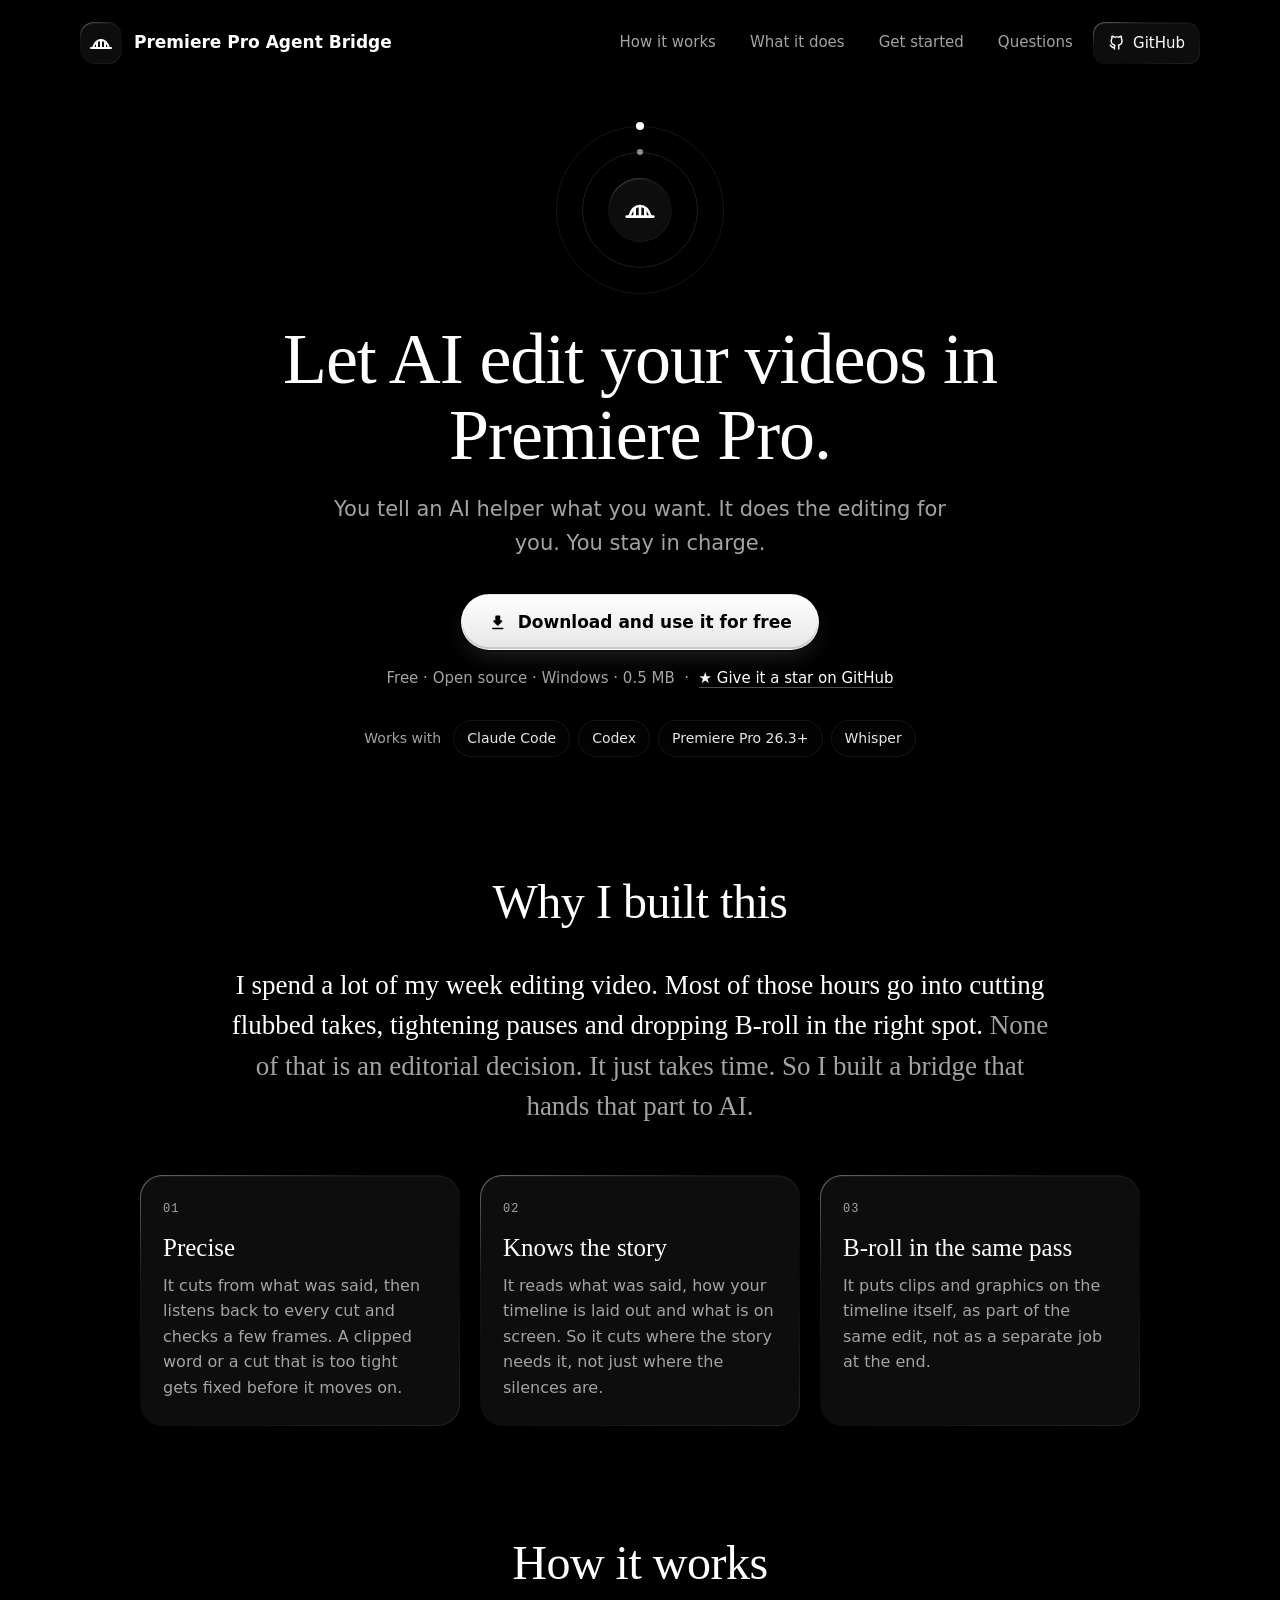
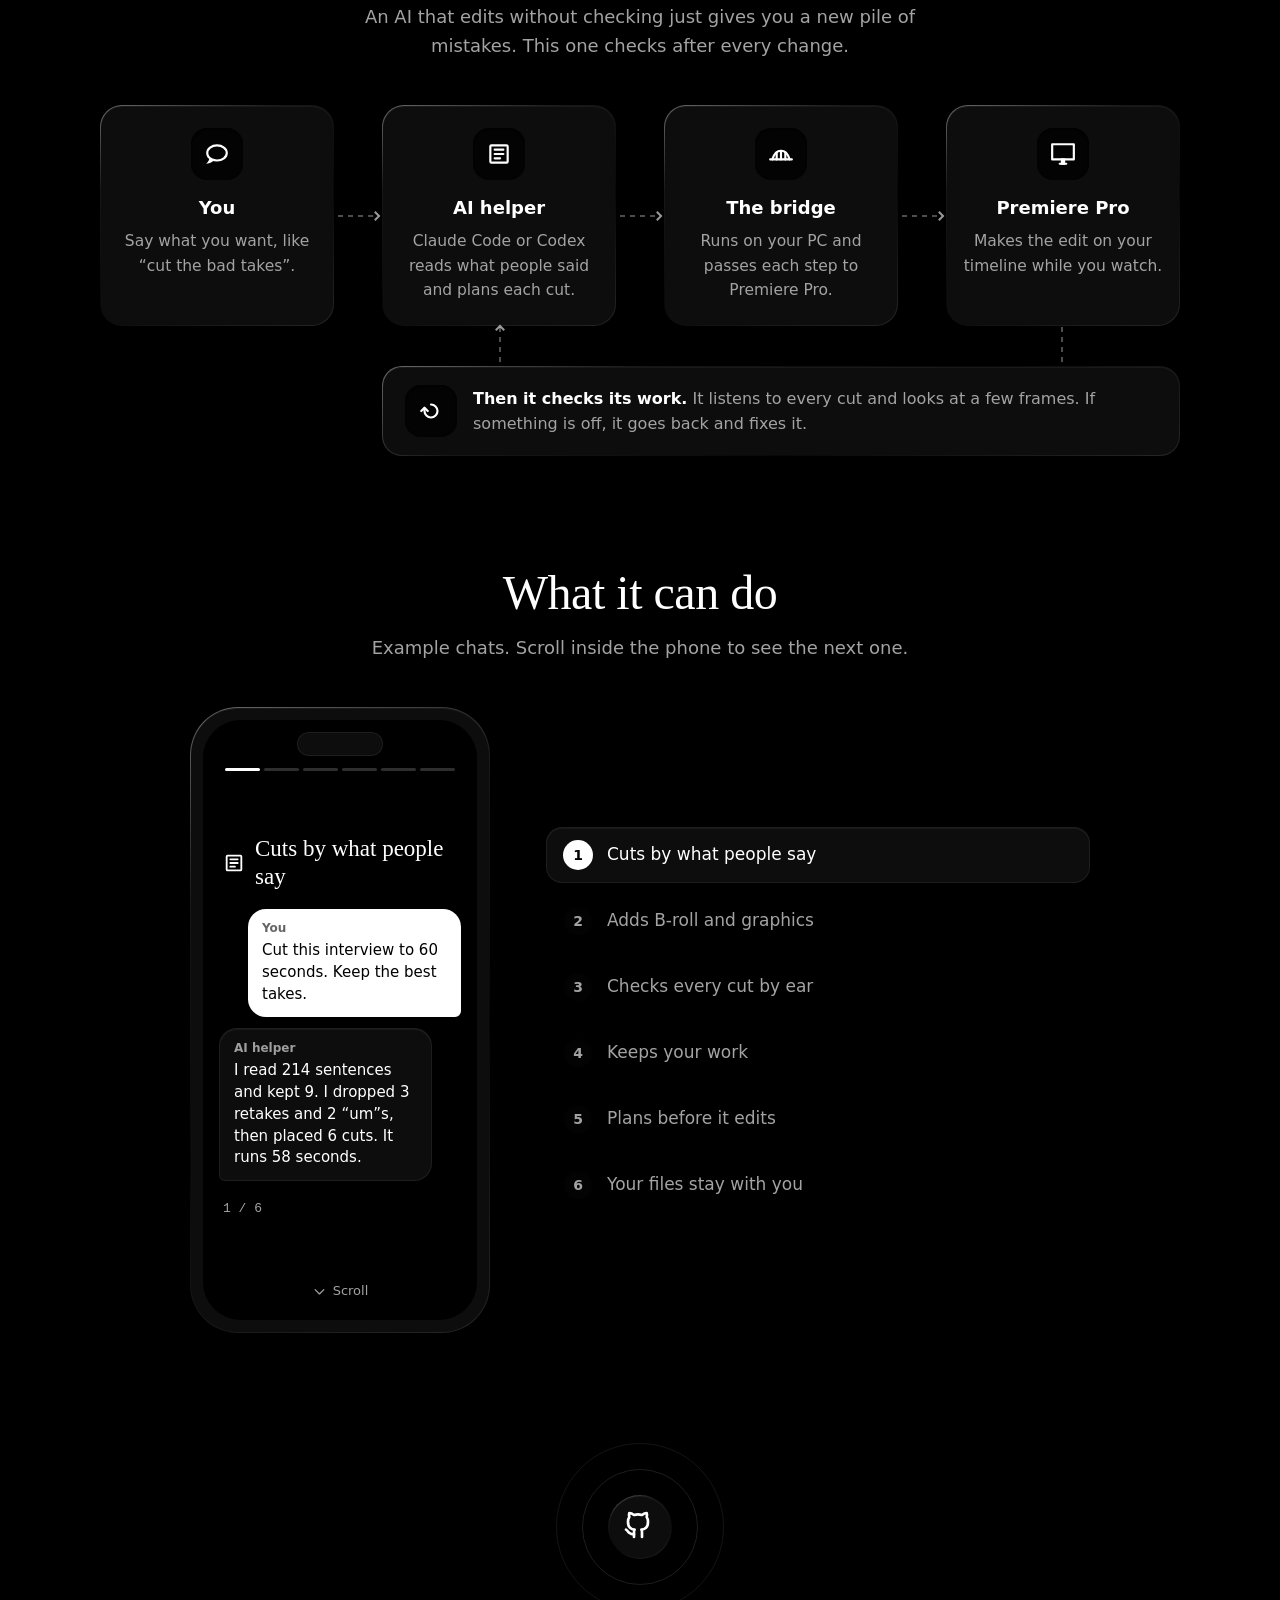
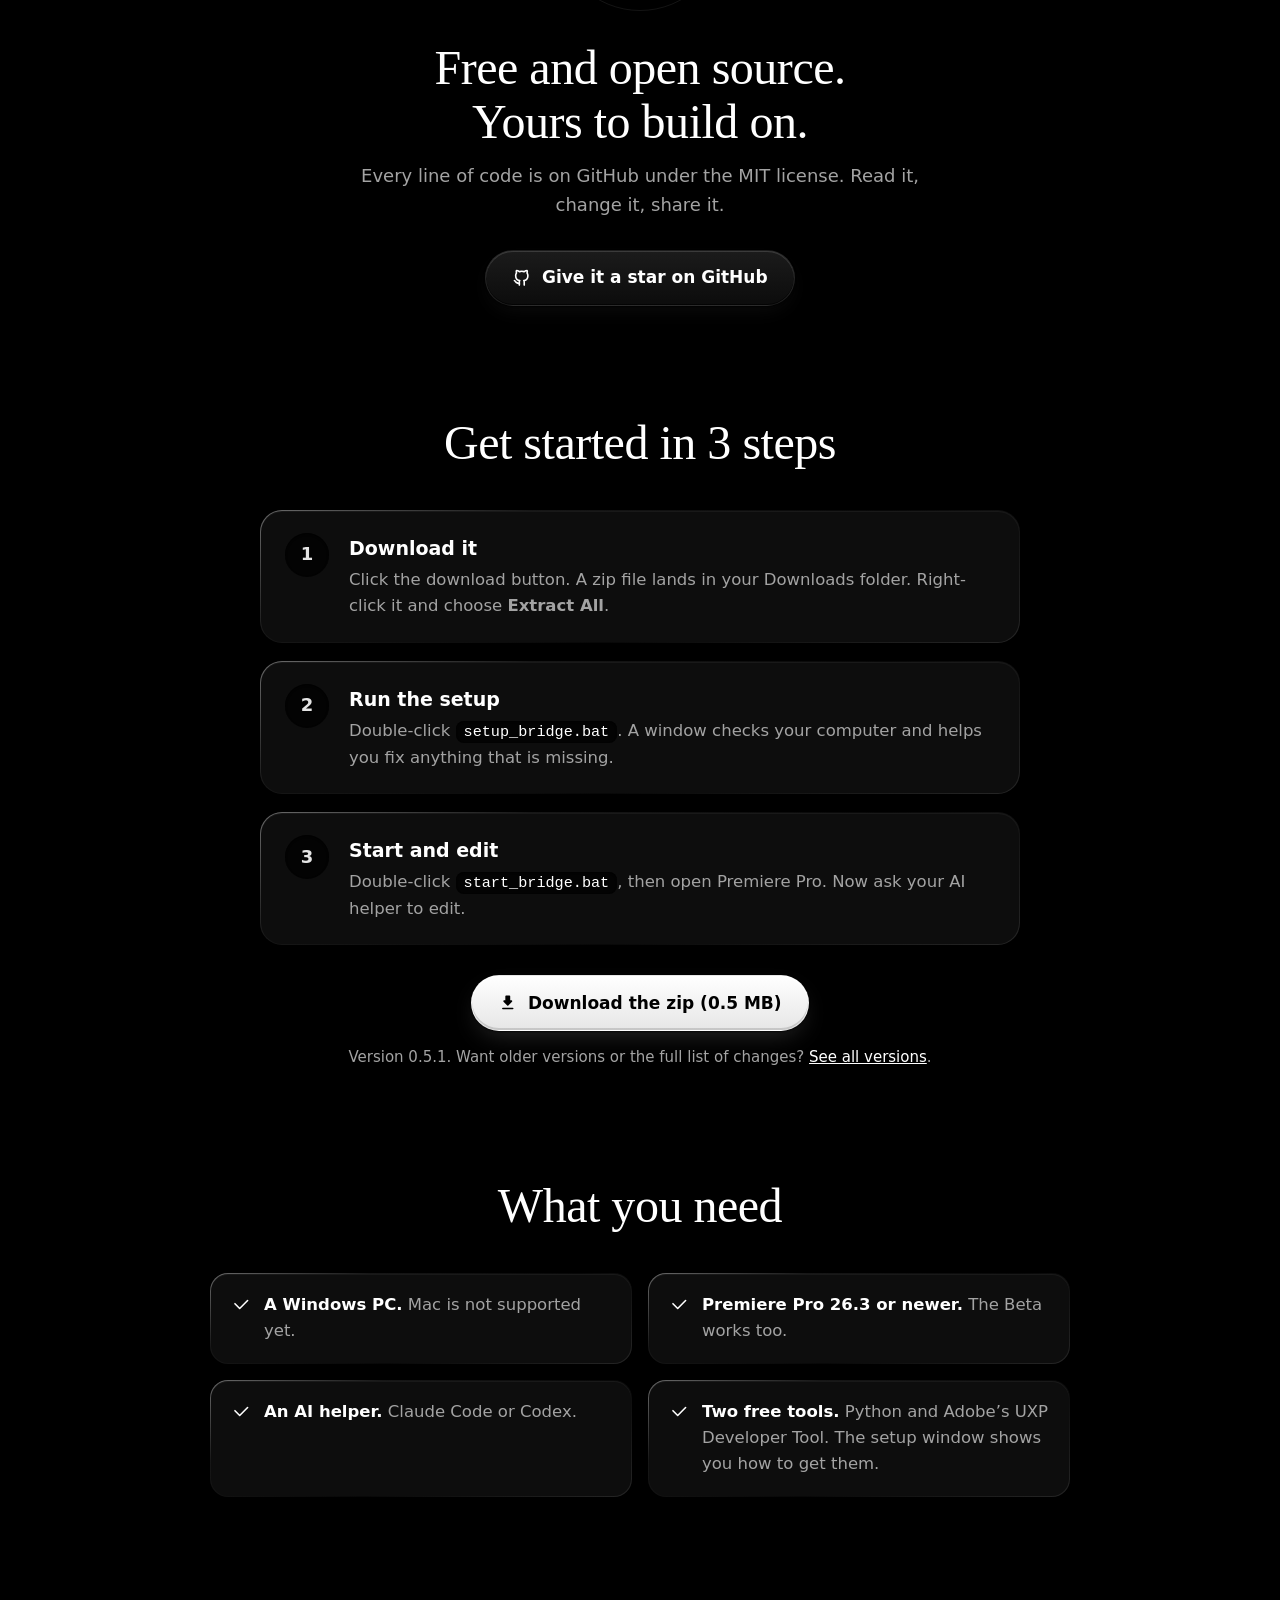
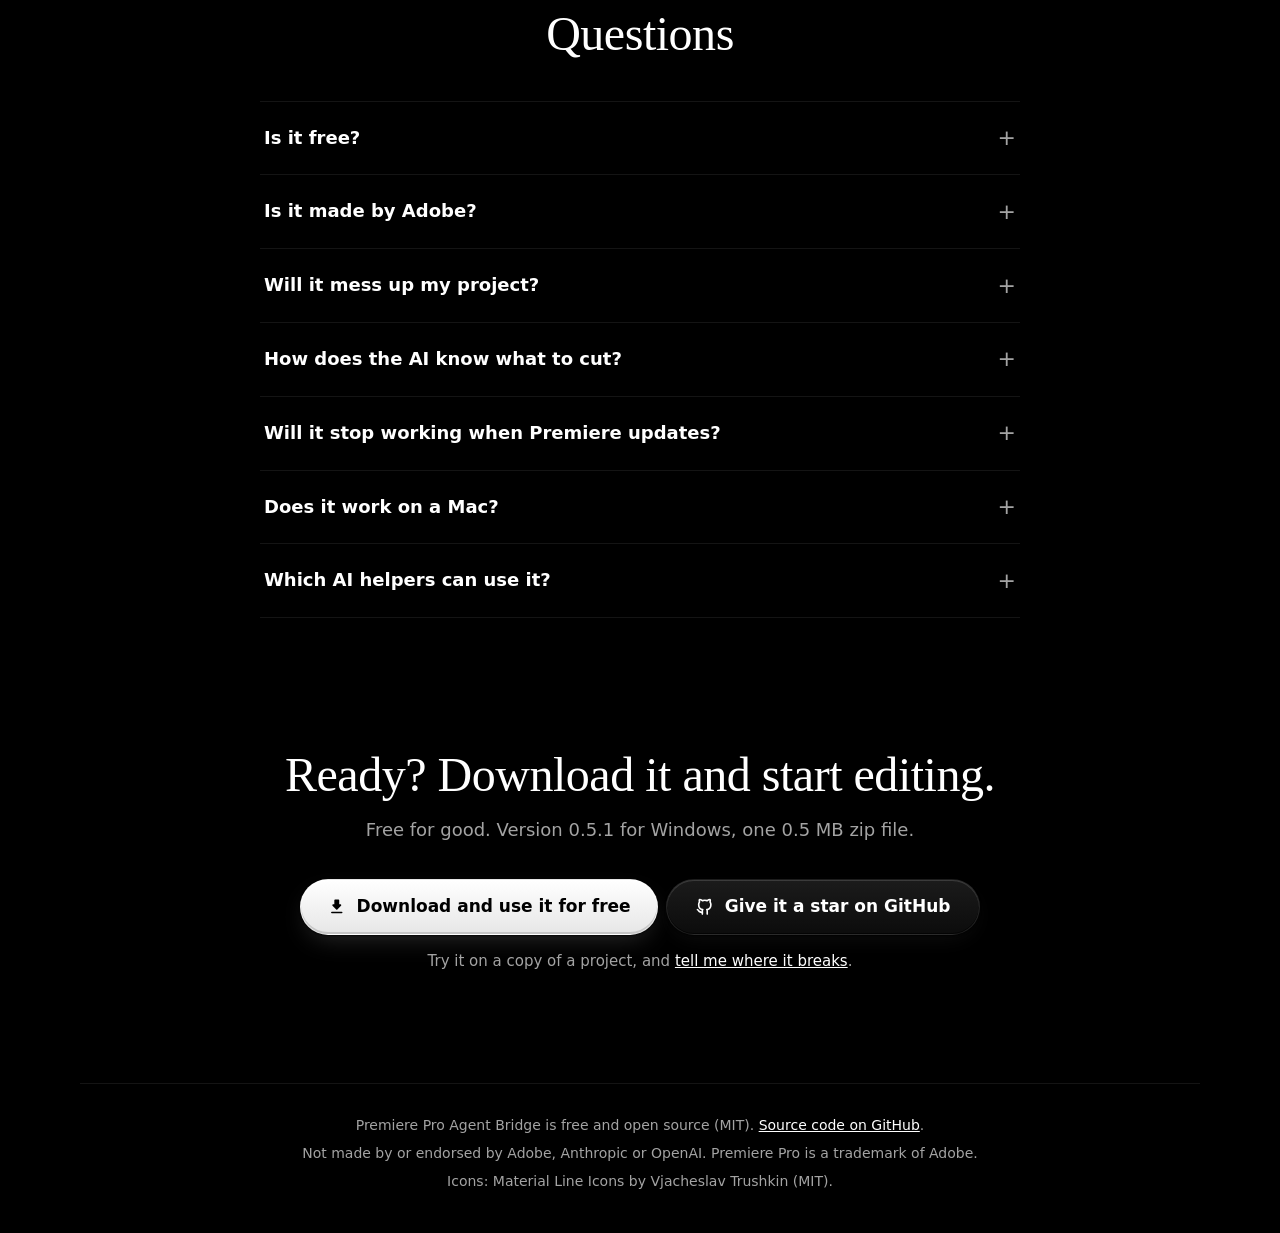
==== docs/index.html @ 9b3844ab "Landing page: new link-preview image The preview shows what the tool does (the headline and an examp" ====
<!doctype html>
<html lang="en">
<head>
<meta charset="utf-8">
<meta name="viewport" content="width=device-width, initial-scale=1">
<title>Premiere Pro Agent Bridge: let AI edit your videos in Premiere Pro</title>
<meta name="description" content="A free, open-source tool that lets an AI helper like Claude Code or Codex edit your videos in Adobe Premiere Pro. It cuts by what people say, adds B-roll, and checks every cut. For Windows.">
<link rel="canonical" href="https://zeussheen.github.io/ppro-agent-bridge/">
<meta name="color-scheme" content="dark">
<meta name="theme-color" content="#000000">
<meta name="google-site-verification" content="KbTk2aY6AsoDSUZLnQb9U4_D2hhTkhuV-vbnmOCa-sc" />
<meta property="og:type" content="website">
<meta property="og:title" content="Premiere Pro Agent Bridge: let AI edit your videos in Premiere Pro">
<meta property="og:description" content="Free and open source. You tell an AI helper what you want, and it edits your video in Premiere Pro for you.">
<meta property="og:url" content="https://zeussheen.github.io/ppro-agent-bridge/">
<meta property="og:image" content="https://zeussheen.github.io/ppro-agent-bridge/og-image.png?v=0.5.1">
<meta property="og:image:width" content="1200">
<meta property="og:image:height" content="630">
<meta name="twitter:card" content="summary_large_image">
<link rel="icon" type="image/svg+xml" href="data:image/svg+xml,%3Csvg xmlns='http://www.w3.org/2000/svg' viewBox='0 0 32 32'%3E%3Crect width='32' height='32' rx='8' fill='%23000000'/%3E%3Cg transform='translate(4 3)' fill='none' stroke='%23FFFFFF' stroke-width='2.4' stroke-linecap='round' stroke-linejoin='round'%3E%3Cpath d='M2 17h20'/%3E%3Cpath d='M4 17c1.5-5 4.5-8 8-8s6.5 3 8 8'/%3E%3Cpath d='M8 17v-6.3M12 17V9M16 17v-6.3'/%3E%3C/g%3E%3C/svg%3E">
<script type="application/ld+json">
{
  "@context": "https://schema.org",
  "@type": "SoftwareApplication",
  "name": "Premiere Pro Agent Bridge",
  "description": "A free, open-source tool that lets an AI helper like Claude Code or Codex edit videos in Adobe Premiere Pro.",
  "applicationCategory": "MultimediaApplication",
  "operatingSystem": "Windows",
  "softwareVersion": "0.5.1",
  "license": "https://opensource.org/licenses/MIT",
  "url": "https://zeussheen.github.io/ppro-agent-bridge/",
  "downloadUrl": "https://github.com/ZeusSheen/ppro-agent-bridge/releases/download/v0.5.1/ppro-agent-bridge-v0.5.1.zip",
  "codeRepository": "https://github.com/ZeusSheen/ppro-agent-bridge",
  "offers": { "@type": "Offer", "price": "0", "priceCurrency": "USD" }
}
</script>
<style>
:root {
  color-scheme: dark;
  --font: "Segoe UI Variable Text", "Segoe UI", system-ui, -apple-system, "Helvetica Neue", Arial, sans-serif;
  --serif: "Iowan Old Style", "Palatino Linotype", Palatino, "Book Antiqua", Georgia, serif;
  --mono: "Cascadia Mono", Consolas, ui-monospace, monospace;
  --ease: cubic-bezier(0.23, 1, 0.32, 1);
  --page: #000000;
  --el: #0d0d0d;
  --well: #030303;
  --sh-d: rgba(0, 0, 0, 0.95);
  --sh-l: rgba(255, 255, 255, 0.055);
  --hairline: rgba(255, 255, 255, 0.08);
  --edge: rgba(255, 255, 255, 0.07);
  --text: #ffffff;
  --muted: #a3a3a3;
  --accent: #ffffff;
  --accent-btn: #ffffff;
  --accent-hover: #e4e4e4;
  --accent-text: #e5e5e5;
  --ok: #ffffff;
  /* on pure black the light half of a soft shadow turns into a grey smear around every card, so surfaces
     get only a hairline of light along the top edge (raised) or a tight dark inner shadow (sunken) */
  --raise: inset 0 1px 0 rgba(255, 255, 255, 0.05);
  --raise-sm: inset 0 1px 0 rgba(255, 255, 255, 0.05);
  --inset: inset 0 1px 3px rgba(0, 0, 0, 0.9);
  --inset-sm: inset 0 1px 2px rgba(0, 0, 0, 0.9);
}
*, *::before, *::after { box-sizing: border-box; }
html { background: var(--page); scroll-behavior: smooth; }
body {
  margin: 0; font-family: var(--font); font-size: 18px; line-height: 1.6;
  color: var(--text); background: var(--page); -webkit-font-smoothing: antialiased; overflow-x: hidden;
}
h1, h2, h3, p, ol, ul, figure { margin: 0; }
a { color: inherit; }
:focus { outline: none; }
:focus-visible { outline: 2px solid var(--accent-text); outline-offset: 3px; border-radius: 12px; }
.ic { display: inline-flex; width: 1.15em; height: 1.15em; flex: none; }
.ic svg { width: 100%; height: 100%; display: block; }

.wrap { position: relative; z-index: 1; width: min(1120px, calc(100% - 32px)); margin: 0 auto; }

/* top bar */
.top { display: flex; align-items: center; justify-content: space-between; gap: 16px; padding: 22px 0; }
.brand { display: flex; align-items: center; gap: 12px; text-decoration: none; font-weight: 650; font-size: 17px; }
.mark {
  display: grid; place-items: center; width: 42px; height: 42px; border-radius: 14px;
  background: var(--el); box-shadow: var(--raise-sm); border: 1px solid var(--edge); color: var(--accent);
}
.mark svg { width: 24px; height: 24px; }
.links { display: flex; gap: 6px; flex-wrap: wrap; justify-content: flex-end; }
.links a {
  text-decoration: none; color: var(--muted); font-size: 15px; padding: 8px 14px; border-radius: 12px;
  transition: color 160ms var(--ease);
}
.links a.gh { display: inline-flex; align-items: center; gap: 8px; color: var(--text); background: var(--el); box-shadow: var(--raise-sm); border: 1px solid var(--edge); }

/* buttons: four light layers - top light and bottom shade inside, a tight contact shadow and a faint glow outside */
.btn {
  display: inline-flex; align-items: center; justify-content: center; gap: 10px; min-height: 56px; padding: 10px 26px;
  border-radius: 28px; font-weight: 650; font-size: 17px; text-decoration: none; color: var(--text);
  border: 1px solid var(--edge); background-color: var(--el);
  background-image: linear-gradient(180deg, #1b1b1b, #0c0c0c);
  box-shadow: inset 0 1px 0 rgba(255, 255, 255, 0.14), inset 0 -1px 0 rgba(0, 0, 0, 0.7),
    0 1px 2px rgba(0, 0, 0, 0.9), 0 8px 22px -6px rgba(255, 255, 255, 0.06);
  transition: transform 160ms var(--ease), box-shadow 160ms var(--ease), border-color 160ms var(--ease);
}
.btn:active {
  transform: scale(0.97);
  box-shadow: inset 0 2px 5px rgba(0, 0, 0, 0.75), inset 0 -1px 0 rgba(255, 255, 255, 0.06), 0 0 0 rgba(0, 0, 0, 0);
}
.btn.primary {
  color: #000; border-color: transparent; background-color: var(--accent-btn);
  background-image: linear-gradient(180deg, #ffffff, #e6e6e6);
  box-shadow: inset 0 1px 0 #ffffff, inset 0 -2px 0 rgba(0, 0, 0, 0.14),
    0 1px 2px rgba(0, 0, 0, 0.8), 0 10px 26px -8px rgba(255, 255, 255, 0.18);
}
.btn.primary:active {
  background-image: linear-gradient(180deg, #e2e2e2, #f2f2f2);
  box-shadow: inset 0 2px 5px rgba(0, 0, 0, 0.22), 0 0 0 rgba(0, 0, 0, 0);
}
@media (hover: hover) and (pointer: fine) {
  .links a:hover { color: var(--text); }
  .btn.primary:hover { background-image: linear-gradient(180deg, #ffffff, #dedede); }
  .btn:not(.primary):hover { border-color: rgba(255, 255, 255, 0.16); background-image: linear-gradient(180deg, #212121, #101010); }
}
/* a button group: the pressed button grows and its corners tighten */
.cta { display: flex; gap: 8px; justify-content: center; max-width: 680px; margin: 34px auto 0; }
.cta .btn {
  flex: 1; white-space: nowrap;
  transition: flex-grow 350ms var(--ease), border-radius 350ms var(--ease), box-shadow 160ms var(--ease), border-color 160ms var(--ease);
}
.cta .btn:active { flex-grow: 1.5; border-radius: 12px; transform: none; }

/* floating stars: a few spans drift up from a GitHub star button or link, each with its own x, tilt and duration */
.gh-star { position: relative; }
.float-note {
  position: absolute; left: 50%; top: 50%; margin: -0.5em 0 0 -0.5em; pointer-events: none;
  color: var(--text); font-size: var(--s, 16px); line-height: 1;
  animation: float var(--d, 1.2s) var(--ease) forwards;
}
@keyframes float {
  0% { opacity: 0; transform: translate(0, 0) rotate(0deg); }
  15% { opacity: 1; }
  100% { opacity: 0; transform: translate(var(--x), -150px) rotate(var(--r)); }
}

/* the living mark: the bridge in the middle of quiet rings, two small dots going round */
.orbit { position: relative; width: 168px; height: 168px; margin: 0 auto; }
.ring { position: absolute; border-radius: 50%; border: 1px solid rgba(255, 255, 255, 0.08); }
.ring.r1 { inset: 0; }
.ring.r2 { inset: 26px; border-color: rgba(255, 255, 255, 0.11); }
.spin { position: absolute; border-radius: 50%; animation: orbit 22s linear infinite; }
.spin.s1 { inset: 0; }
.spin.s2 { inset: 26px; animation-duration: 14s; animation-direction: reverse; }
.sat { position: absolute; top: -4px; left: 50%; width: 8px; height: 8px; margin-left: -4px; border-radius: 50%; background: #fff; }
.s2 .sat { top: -3px; width: 6px; height: 6px; margin-left: -3px; background: rgba(255, 255, 255, 0.55); }
.core {
  position: absolute; inset: 52px; display: grid; place-items: center; border-radius: 50%; color: #fff;
  background: var(--el); border: 1px solid var(--edge); box-shadow: var(--raise-sm);
}
.core svg { width: 32px; height: 32px; }
@keyframes orbit { to { transform: rotate(360deg); } }

/* hero: one serif sentence, one line, one button */
.hero { padding: 40px 0 8px; text-align: center; }
h1, h2 { font-family: var(--serif); font-weight: 400; }
h1 { font-size: clamp(40px, 6.4vw, 72px); line-height: 1.05; letter-spacing: -0.015em; max-width: 13em; margin: 28px auto 0; }
.lead { color: var(--muted); font-size: clamp(18px, 2.1vw, 21px); max-width: 30em; margin: 20px auto 0; }
.hero .btn { margin-top: 34px; }
.hero-meta { margin-top: 16px; font-size: 15px; color: var(--muted); }
.star-link { text-decoration: none; color: var(--text); border-bottom: 1px solid rgba(255, 255, 255, 0.3); white-space: nowrap; }
.works-with { display: flex; flex-wrap: wrap; justify-content: center; align-items: center; gap: 8px; margin-top: 30px; }
.works-with .label { color: var(--muted); font-size: 14px; margin-right: 4px; }
.pill {
  padding: 6px 13px; border-radius: 999px; font-size: 14px; color: var(--accent-text);
  background: var(--well); border: 1px solid var(--edge); box-shadow: var(--inset-sm);
}

/* sections */
section { margin-top: 110px; }
h2 { font-size: clamp(32px, 4.4vw, 48px); line-height: 1.12; letter-spacing: -0.01em; text-align: center; }
.sub { text-align: center; color: var(--muted); margin: 14px auto 0; max-width: 34em; }

/* why: the maker's note and three reasons */
.why { text-align: center; }
.note { font-family: var(--serif); font-size: clamp(21px, 2.5vw, 27px); line-height: 1.5; max-width: 31em; margin: 36px auto 0; }
.note .m { color: var(--muted); }
.reasons { display: grid; grid-template-columns: repeat(3, 1fr); gap: 20px; max-width: 1000px; margin: 48px auto 0; text-align: left; }
.reason { padding: 24px 22px; border-radius: 22px; background: var(--el); border: 1px solid var(--edge); box-shadow: var(--raise); }
.reason .k { display: block; margin-bottom: 14px; font-family: var(--mono); font-size: 12px; letter-spacing: 0.08em; color: var(--muted); }
.reason h3 { font-family: var(--serif); font-weight: 400; font-size: 25px; line-height: 1.2; }
.reason p { color: var(--muted); font-size: 16px; margin-top: 10px; }

/* how it works: four steps in a row and a loop back underneath (the AI checks its own work).
   A white dot runs along each arrow in turn, then the check box lights up: one 7 s cycle. */
.loop { display: grid; grid-template-columns: 1fr 48px 1fr 48px 1fr 48px 1fr; align-items: center; row-gap: 40px; max-width: 1080px; margin: 44px auto 0; }
.node {
  align-self: stretch; padding: 22px 16px; text-align: center; border-radius: 22px;
  background: var(--el); border: 1px solid var(--edge); box-shadow: var(--raise);
}
.node .ic-well, .back .ic-well {
  flex: none; display: grid; place-items: center; width: 52px; height: 52px; border-radius: 16px; margin: 0 auto 14px;
  background: var(--well); box-shadow: var(--inset-sm); color: #fff;
}
.node .ic-well .ic, .back .ic-well .ic { width: 26px; height: 26px; }
.node h3 { font-size: 18px; }
.node p { color: var(--muted); font-size: 15.5px; margin-top: 6px; }
.link { position: relative; height: 2px; margin: 0 4px; background: repeating-linear-gradient(90deg, rgba(255, 255, 255, 0.3) 0 5px, transparent 5px 10px); }
.link::after, .vup::after {
  content: ""; position: absolute; width: 7px; height: 7px;
  border-top: 2px solid rgba(255, 255, 255, 0.6); border-right: 2px solid rgba(255, 255, 255, 0.6);
}
.link::after { right: -1px; top: 50%; transform: translateY(-50%) rotate(45deg); }
.track { position: absolute; inset: 0; opacity: 0; }
.dot { position: absolute; right: 0; top: 50%; width: 8px; height: 8px; margin-top: -4px; border-radius: 50%; background: #fff; box-shadow: 0 0 0 4px rgba(255, 255, 255, 0.1); }
.l1 .track { animation: g1 7s linear infinite; }
.l2 .track { animation: g2 7s linear infinite; }
.l3 .track { animation: g3 7s linear infinite; }
@keyframes g1 { 0% { transform: translateX(-100%); opacity: 0; } 1% { opacity: 1; } 12% { transform: translateX(0); opacity: 1; } 13%, 100% { transform: translateX(0); opacity: 0; } }
@keyframes g2 { 0%, 15% { transform: translateX(-100%); opacity: 0; } 16% { opacity: 1; } 27% { transform: translateX(0); opacity: 1; } 28%, 100% { transform: translateX(0); opacity: 0; } }
@keyframes g3 { 0%, 30% { transform: translateX(-100%); opacity: 0; } 31% { opacity: 1; } 42% { transform: translateX(0); opacity: 1; } 43%, 100% { transform: translateX(0); opacity: 0; } }
.back {
  grid-column: 3 / 8; position: relative; display: flex; align-items: center; gap: 16px; padding: 18px 22px; border-radius: 20px;
  background: var(--el); border: 1px solid var(--edge); box-shadow: var(--raise-sm); animation: checking 7s ease-in-out infinite;
}
.back .ic-well { margin: 0; }
.back .ic-well .ic { animation: turn 7s var(--ease) infinite; }
.back p { color: var(--muted); font-size: 16px; }
.back b { color: var(--text); }
/* the loop's two legs: down from Premiere Pro, up into the AI helper (their centres: half a step's width in) */
.vlink { position: absolute; top: -40px; width: 2px; height: 40px; background: repeating-linear-gradient(180deg, rgba(255, 255, 255, 0.3) 0 5px, transparent 5px 10px); }
.vdown { right: calc((100% - 96px) / 6 - 1px); }
.vup { left: calc((100% - 96px) / 6 - 1px); }
.vup::after { top: -1px; left: 50%; transform: translateX(-50%) rotate(-45deg); }
.vlink .dot { top: auto; right: auto; left: 50%; margin: 0 0 0 -4px; }
.vdown .dot { bottom: 0; }
.vup .dot { top: 0; }
.vdown .track { animation: gdown 7s linear infinite; }
.vup .track { animation: gup 7s linear infinite; }
@keyframes gdown { 0%, 45% { transform: translateY(-100%); opacity: 0; } 46% { opacity: 1; } 52% { transform: translateY(0); opacity: 1; } 53%, 100% { transform: translateY(0); opacity: 0; } }
@keyframes gup { 0%, 70% { transform: translateY(100%); opacity: 0; } 71% { opacity: 1; } 78% { transform: translateY(0); opacity: 1; } 79%, 100% { transform: translateY(0); opacity: 0; } }
@keyframes checking {
  0%, 52% { box-shadow: var(--raise-sm), 0 0 0 1px rgba(255, 255, 255, 0); }
  56%, 66% { box-shadow: var(--raise-sm), 0 0 0 1px rgba(255, 255, 255, 0.45); }
  70%, 100% { box-shadow: var(--raise-sm), 0 0 0 1px rgba(255, 255, 255, 0); }
}
@keyframes turn { 0%, 53% { transform: rotate(0deg); } 68%, 100% { transform: rotate(-360deg); } }
/* stacked on narrow screens: the same timing, down instead of across */
@keyframes v1 { 0% { transform: translateY(-100%); opacity: 0; } 1% { opacity: 1; } 12% { transform: translateY(0); opacity: 1; } 13%, 100% { transform: translateY(0); opacity: 0; } }
@keyframes v2 { 0%, 15% { transform: translateY(-100%); opacity: 0; } 16% { opacity: 1; } 27% { transform: translateY(0); opacity: 1; } 28%, 100% { transform: translateY(0); opacity: 0; } }
@keyframes v3 { 0%, 30% { transform: translateY(-100%); opacity: 0; } 31% { opacity: 1; } 42% { transform: translateY(0); opacity: 1; } 43%, 100% { transform: translateY(0); opacity: 0; } }

/* what it can do: a phone with a snap-scrolling feed of example chats, one feature per screen, like scrolling Shorts */
.feed-wrap { display: grid; grid-template-columns: auto 1fr; gap: 56px; align-items: center; max-width: 900px; margin: 44px auto 0; }
.phone { width: 300px; padding: 12px; border-radius: 48px; background: var(--el); box-shadow: var(--raise); border: 1px solid var(--edge); }
.phone-screen { position: relative; height: 600px; border-radius: 38px; overflow: hidden; background: #000; box-shadow: var(--inset); }
.phone-screen::before {
  content: ""; position: absolute; z-index: 2; top: 12px; left: 50%; width: 86px; height: 24px; margin-left: -43px;
  border-radius: 12px; background: #0d0d0d; border: 1px solid var(--edge);
}
.bars { position: absolute; z-index: 2; top: 48px; left: 22px; right: 22px; display: flex; gap: 4px; pointer-events: none; }
.bars i { flex: 1; height: 3px; border-radius: 2px; background: rgba(255, 255, 255, 0.18); transition: background-color 200ms var(--ease); }
.bars i.on { background: #fff; }
.feed { height: 100%; overflow-y: auto; scroll-snap-type: y mandatory; scrollbar-width: none; border-radius: 38px; }
.feed::-webkit-scrollbar { display: none; }
.feed:focus-visible { outline: 2px solid #fff; outline-offset: -6px; }
.short {
  height: 100%; scroll-snap-align: start; scroll-snap-stop: always;
  display: flex; flex-direction: column; justify-content: center; gap: 18px; padding: 72px 16px 56px;
}
.short-title { display: flex; align-items: center; gap: 10px; padding: 0 4px; font-family: var(--serif); font-weight: 400; font-size: 23px; line-height: 1.2; }
.short-title .ic { width: 22px; height: 22px; }
.chat { position: relative; display: grid; gap: 12px; }
.msg { max-width: 88%; padding: 11px 14px; border-radius: 18px; font-size: 15px; line-height: 1.45; }
.msg .who { display: block; margin-bottom: 3px; font-size: 12px; font-weight: 650; opacity: 0.6; }
.msg.me { justify-self: end; color: #000; background: #fff; border-bottom-right-radius: 6px; }
.msg.ai { justify-self: start; color: var(--text); background: var(--el); border: 1px solid var(--edge); border-bottom-left-radius: 6px; box-shadow: var(--raise-sm); }
.typing {
  position: absolute; left: 0; bottom: 0; display: none; gap: 5px; padding: 15px 16px; pointer-events: none;
  border-radius: 18px; border-bottom-left-radius: 6px; background: var(--el); border: 1px solid var(--edge);
}
.typing i { width: 6px; height: 6px; border-radius: 50%; background: var(--muted); animation: blink 1s ease-in-out infinite; }
.typing i:nth-child(2) { animation-delay: 150ms; }
.typing i:nth-child(3) { animation-delay: 300ms; }
@keyframes blink { 0%, 80%, 100% { opacity: 0.25; } 40% { opacity: 1; } }
/* when a short comes up: your message, then "typing", then the reply */
.short.play .msg.me { animation: pop 300ms var(--ease) both; }
.short.play .typing { display: flex; animation: typing-life 1200ms linear both; }
.short.play .msg.ai { animation: pop 300ms var(--ease) 1150ms both; }
@keyframes pop { from { opacity: 0; transform: translateY(8px) scale(0.98); } to { opacity: 1; transform: none; } }
@keyframes typing-life { 0%, 28% { opacity: 0; } 34%, 92% { opacity: 1; } 100% { opacity: 0; } }
.short-n { padding: 0 4px; font-family: var(--mono); font-size: 13px; color: var(--muted); }
.swipe {
  position: absolute; z-index: 2; left: 0; right: 0; bottom: 18px; display: flex; justify-content: center; align-items: center; gap: 6px;
  font-size: 13px; color: var(--muted); pointer-events: none; transition: opacity 200ms var(--ease);
}
.swipe.gone { opacity: 0; }
.feed-index { list-style: none; padding: 0; display: grid; gap: 10px; }
.feed-index button {
  width: 100%; display: flex; align-items: center; gap: 14px; padding: 12px 16px; text-align: left; cursor: pointer;
  font: inherit; font-size: 17px; color: var(--muted); background: transparent; border: 1px solid transparent; border-radius: 16px;
  transition: color 160ms var(--ease), background-color 160ms var(--ease), box-shadow 160ms var(--ease), transform 160ms var(--ease);
}
.feed-index button:active { transform: scale(0.97); }
.feed-index .n {
  flex: none; display: grid; place-items: center; width: 30px; height: 30px; border-radius: 50%; font-size: 14px; font-weight: 700;
  background: var(--well); box-shadow: var(--inset-sm); color: var(--muted);
}
.feed-index button[aria-current="true"] { color: var(--text); background: var(--el); box-shadow: var(--raise-sm); border-color: var(--edge); }
.feed-index button[aria-current="true"] .n { color: #000; background: #fff; box-shadow: none; }

/* open source: the GitHub mark in still rings */
.open { text-align: center; }
.open .orbit { margin-bottom: 30px; }
.open .core .ic { width: 36px; height: 36px; }

/* get started */
.steps { list-style: none; padding: 0; display: grid; gap: 18px; margin: 40px auto 0; max-width: 760px; }
.steps li { display: flex; gap: 20px; align-items: flex-start; background: var(--el); border-radius: 22px; padding: 22px 24px; box-shadow: var(--raise); border: 1px solid var(--edge); }
.num {
  flex: none; display: grid; place-items: center; width: 44px; height: 44px; border-radius: 50%;
  background: var(--well); box-shadow: var(--inset-sm); color: var(--accent-text); font-weight: 700;
}
.steps h3 { font-size: 19px; }
.steps p { color: var(--muted); margin-top: 4px; font-size: 16.5px; }
code {
  font-family: var(--mono); font-size: 0.92em; color: var(--text); padding: 2px 8px; border-radius: 8px;
  background: var(--well); box-shadow: var(--inset-sm); white-space: nowrap;
}
.after { text-align: center; margin-top: 30px; }
.after-note { text-align: center; margin-top: 14px; color: var(--muted); font-size: 15px; }
.after-note a { color: var(--text); }

/* what you need */
.need { list-style: none; padding: 0; display: grid; grid-template-columns: repeat(2, 1fr); gap: 16px; margin: 40px auto 0; max-width: 860px; }
.need li { display: flex; gap: 14px; align-items: flex-start; background: var(--el); border-radius: 18px; padding: 18px 20px; box-shadow: var(--raise-sm); border: 1px solid var(--edge); font-size: 16.5px; }
.need li .ic { color: var(--ok); margin-top: 3px; }
.need b { font-weight: 650; }
.need span.m { color: var(--muted); }

/* questions */
.faq { max-width: 760px; margin: 40px auto 0; border-top: 1px solid var(--hairline); }
details { border-bottom: 1px solid var(--hairline); }
summary {
  list-style: none; cursor: pointer; padding: 22px 4px; font-weight: 600; display: flex; justify-content: space-between; gap: 16px; align-items: center;
}
summary:focus-visible { outline-offset: -2px; }
summary::-webkit-details-marker { display: none; }
summary .plus { color: var(--muted); transition: transform 200ms var(--ease); font-weight: 400; font-size: 22px; line-height: 1; }
details[open] summary .plus { transform: rotate(45deg); }
details p { padding: 0 4px 24px; max-width: 38em; color: var(--muted); font-size: 16.5px; }

/* glass rim: a thin edge of light, brightest at the top-left corner and fading round the sides, like the edge of a
   pane of glass - the fill stays black and nothing glows outside */
.reason, .node, .back, .steps li, .need li, .phone, .core, .mark, .links a.gh {
  border: 1px solid transparent;
  background:
    linear-gradient(var(--el), var(--el)) padding-box,
    linear-gradient(155deg, rgba(255, 255, 255, 0.42), rgba(255, 255, 255, 0.09) 26%, rgba(255, 255, 255, 0.03) 60%, rgba(255, 255, 255, 0.15)) border-box;
}

/* the last call: download once more before the footer */
.final { text-align: center; margin-top: 130px; }

/* footer */
footer { margin: 110px 0 0; padding: 30px 0 40px; border-top: 1px solid var(--hairline); color: var(--muted); font-size: 14px; display: grid; gap: 6px; text-align: center; }
footer a { color: var(--text); }

@media (max-width: 860px) {
  .reasons { grid-template-columns: 1fr; max-width: 520px; }
  .feed-wrap { grid-template-columns: 1fr; justify-items: center; gap: 24px; }
  .feed-index { display: none; }
  .cta { flex-direction: column; max-width: 420px; }
  .cta .btn { flex: none; }
  .cta .btn:active { flex-grow: 0; }
  .loop { grid-template-columns: 1fr; row-gap: 0; max-width: 440px; }
  .link { width: 2px; height: 40px; margin: 4px auto; background: repeating-linear-gradient(180deg, rgba(255, 255, 255, 0.3) 0 5px, transparent 5px 10px); }
  .link::after { top: auto; right: auto; bottom: -1px; left: 50%; transform: translateX(-50%) rotate(135deg); }
  .link .dot { top: auto; right: auto; bottom: 0; left: 50%; margin: 0 0 0 -4px; }
  .l1 .track { animation-name: v1; }
  .l2 .track { animation-name: v2; }
  .l3 .track { animation-name: v3; }
  .back { grid-column: auto; margin-top: 44px; }
  .vdown { right: auto; left: calc(50% - 1px); }
  .vup { display: none; }
}
@media (max-width: 640px) {
  body { font-size: 17px; }
  .top { padding: 16px 0; }
  .links a:not(.gh) { display: none; }
  .hero { padding-top: 24px; }
  .orbit { width: 140px; height: 140px; }
  .ring.r2, .spin.s2 { inset: 22px; }
  .core { inset: 44px; }
  .hero .btn { width: 100%; max-width: 420px; padding: 10px 16px; font-size: 16px; }
  .cta .btn { padding: 10px 16px; font-size: 16px; white-space: normal; text-align: center; }
  .back { align-items: flex-start; padding: 16px 18px; }
  section { margin-top: 84px; }
  .need { grid-template-columns: 1fr; }
  .phone { width: min(300px, 86vw); }
  .phone-screen { height: min(600px, 74vh); }
  .steps li { padding: 18px; gap: 14px; }
}
@media (prefers-reduced-motion: reduce) {
  html { scroll-behavior: auto; }
  .btn, .cta .btn, summary .plus, .feed-index button, .bars i, .swipe { transition: none; }
  .float-note { display: none; }
  .track { display: none; }
  .back, .back .ic-well .ic, .spin, .typing i { animation: none; }
  .short.play .msg.me, .short.play .msg.ai { animation: none; }
  .short.play .typing { display: none; }
}
</style>
</head>
<body>
<div class="wrap">
  <header class="top">
    <a class="brand" href="./">
      <span class="mark" aria-hidden="true"><svg viewBox="0 0 24 24" fill="none" stroke="currentColor" stroke-width="2" stroke-linecap="round" stroke-linejoin="round"><path d="M2 17h20"/><path d="M4 17c1.5-5 4.5-8 8-8s6.5 3 8 8"/><path d="M8 17v-6.3M12 17V9M16 17v-6.3"/></svg></span>
      Premiere Pro Agent Bridge
    </a>
    <nav class="links" aria-label="Page">
      <a href="#how">How it works</a>
      <a href="#what">What it does</a>
      <a href="#start">Get started</a>
      <a href="#faq">Questions</a>
      <a class="gh" href="https://github.com/ZeusSheen/ppro-agent-bridge"><span class="ic" aria-hidden="true"><svg xmlns="http://www.w3.org/2000/svg" width="1em" height="1em" viewBox="0 0 24 24"><g fill="none" stroke="currentColor" stroke-linecap="round" stroke-linejoin="round" stroke-width="2"><path stroke-dasharray="32" d="M12 4c1.67 0 2.61 0.4 3 0.5c0.53 -0.43 1.94 -1.5 3.5 -1.5c0.34 1 0.29 2.22 0 3c0.75 1 1 2 1 3.5c0 2.19 -0.48 3.58 -1.5 4.5c-1.02 0.92 -2.11 1.37 -3.5 1.5c0.65 0.54 0.5 1.87 0.5 2.5c0 0.73 0 3 0 3M12 4c-1.67 0 -2.61 0.4 -3 0.5c-0.53 -0.43 -1.94 -1.5 -3.5 -1.5c-0.34 1 -0.29 2.22 0 3c-0.75 1 -1 2 -1 3.5c0 2.19 0.48 3.58 1.5 4.5c1.02 0.92 2.11 1.37 3.5 1.5c-0.65 0.54 -0.5 1.87 -0.5 2.5c0 0.73 0 3 0 3"><animate fill="freeze" attributeName="stroke-dashoffset" dur="0.6s" values="32;0"/></path><path stroke-dasharray="10" stroke-dashoffset="10" d="M9 19c-1.41 0 -2.84 -0.56 -3.69 -1.19c-0.84 -0.63 -1.09 -1.66 -2.31 -2.31"><animate fill="freeze" attributeName="stroke-dashoffset" begin="0.7s" dur="0.2s" to="0"/></path></g></svg></span>GitHub</a>
    </nav>
  </header>

  <main>
    <div class="hero">
      <div class="orbit" aria-hidden="true">
        <span class="ring r1"></span><span class="ring r2"></span>
        <span class="spin s1"><span class="sat"></span></span><span class="spin s2"><span class="sat"></span></span>
        <span class="core"><svg viewBox="0 0 24 24" fill="none" stroke="currentColor" stroke-width="2" stroke-linecap="round" stroke-linejoin="round"><path d="M2 17h20"/><path d="M4 17c1.5-5 4.5-8 8-8s6.5 3 8 8"/><path d="M8 17v-6.3M12 17V9M16 17v-6.3"/></svg></span>
      </div>
      <h1>Let AI edit your videos in Premiere Pro.</h1>
      <p class="lead">You tell an AI helper what you want. It does the editing for you. You stay in charge.</p>
      <a class="btn primary" href="https://github.com/ZeusSheen/ppro-agent-bridge/releases/download/v0.5.1/ppro-agent-bridge-v0.5.1.zip"><span class="ic" aria-hidden="true"><svg xmlns="http://www.w3.org/2000/svg" width="1em" height="1em" viewBox="0 0 24 24"><g stroke="currentColor" stroke-linecap="round" stroke-linejoin="round" stroke-width="2"><path fill="currentColor" fill-opacity="0" stroke-dasharray="20" d="M12 4h2v6h2.5l-4.5 4.5M12 4h-2v6h-2.5l4.5 4.5"><animate fill="freeze" attributeName="stroke-dashoffset" dur="0.5s" values="20;0"/><animate fill="freeze" attributeName="fill-opacity" begin="0.7s" dur="0.4s" to="1"/></path><path fill="none" stroke-dasharray="14" stroke-dashoffset="14" d="M6 19h12"><animate fill="freeze" attributeName="stroke-dashoffset" begin="0.5s" dur="0.2s" to="0"/></path></g></svg></span>Download and use it for free</a>
      <p class="hero-meta">Free &middot; Open source &middot; Windows &middot; 0.5 MB &nbsp;&middot;&nbsp; <a class="star-link gh-star" href="https://github.com/ZeusSheen/ppro-agent-bridge" target="_blank" rel="noopener">&#9733; Give it a star on GitHub</a></p>
      <div class="works-with" aria-label="Works with">
        <span class="label">Works with</span>
        <span class="pill">Claude Code</span><span class="pill">Codex</span><span class="pill">Premiere Pro 26.3+</span><span class="pill">Whisper</span>
      </div>
    </div>

    <section id="why" class="why" aria-labelledby="why-h">
      <h2 id="why-h">Why I built this</h2>
      <p class="note">I spend a lot of my week editing video. Most of those hours go into cutting flubbed takes, tightening pauses and dropping B-roll in the right spot. <span class="m">None of that is an editorial decision. It just takes time. So I built a bridge that hands that part to AI.</span></p>
      <div class="reasons">
        <div class="reason"><span class="k">01</span><h3>Precise</h3><p>It cuts from what was said, then listens back to every cut and checks a few frames. A clipped word or a cut that is too tight gets fixed before it moves on.</p></div>
        <div class="reason"><span class="k">02</span><h3>Knows the story</h3><p>It reads what was said, how your timeline is laid out and what is on screen. So it cuts where the story needs it, not just where the silences are.</p></div>
        <div class="reason"><span class="k">03</span><h3>B-roll in the same pass</h3><p>It puts clips and graphics on the timeline itself, as part of the same edit, not as a separate job at the end.</p></div>
      </div>
    </section>

    <section id="how" aria-labelledby="how-h">
      <h2 id="how-h">How it works</h2>
      <p class="sub">An AI that edits without checking just gives you a new pile of mistakes. This one checks after every change.</p>
      <div class="loop">
        <div class="node"><span class="ic-well"><span class="ic" aria-hidden="true"><svg xmlns="http://www.w3.org/2000/svg" width="1em" height="1em" viewBox="0 0 24 24"><path fill="none" stroke="currentColor" stroke-dasharray="54" stroke-linecap="round" stroke-linejoin="round" stroke-width="2" d="M7 16.82c-2.41 -1.25 -4 -3.39 -4 -5.82c0 -3.87 4.03 -7 9 -7c4.97 0 9 3.13 9 7c0 3.87 -4.03 7 -9 7c-1.85 0 -3.57 -0.43 -5 -1.18Z"><animate fill="freeze" attributeName="stroke-dashoffset" dur="0.6s" values="54;0"/></path><path fill="currentColor" d="M5 15.5c1 1 2.5 2 4 2.5c-2 2 -5 3 -7 3c2 -2 3 -3.5 3 -5.5Z" opacity="0"><set fill="freeze" attributeName="opacity" begin="0.7s" to="1"/><animate fill="freeze" attributeName="d" begin="0.7s" dur="0.2s" values="M5 15.5c1 1 2.5 2 4 2.5c-0.71 -0.24 -1.43 -0.59 -2.09 -1c-0.72 -0.45 -1.39 -0.98 -1.91 -1.5Z;M5 15.5c1 1 2.5 2 4 2.5c-2 2 -5 3 -7 3c2 -2 3 -3.5 3 -5.5Z"/></path></svg></span></span><h3>You</h3><p>Say what you want, like &ldquo;cut the bad takes&rdquo;.</p></div>
        <span class="link l1" aria-hidden="true"><span class="track"><span class="dot"></span></span></span>
        <div class="node"><span class="ic-well"><span class="ic" aria-hidden="true"><svg xmlns="http://www.w3.org/2000/svg" width="1em" height="1em" viewBox="0 0 24 24"><g fill="none" stroke="currentColor" stroke-linecap="round" stroke-linejoin="round" stroke-width="2"><path stroke-dasharray="66" d="M20 5v14c0 0.55 -0.45 1 -1 1h-14c-0.55 0 -1 -0.45 -1 -1v-14c0 -0.55 0.45 -1 1 -1h14c0.55 0 1 0.45 1 1Z"><animate fill="freeze" attributeName="stroke-dashoffset" dur="0.6s" values="66;0"/></path><g stroke-dasharray="10" stroke-dashoffset="10"><path d="M8 8h8"><animate fill="freeze" attributeName="stroke-dashoffset" begin="0.7s" dur="0.2s" to="0"/></path><path d="M8 12h8"><animate fill="freeze" attributeName="stroke-dashoffset" begin="0.9s" dur="0.2s" to="0"/></path></g><path stroke-dasharray="8" stroke-dashoffset="8" d="M8 16h5"><animate fill="freeze" attributeName="stroke-dashoffset" begin="1.1s" dur="0.2s" to="0"/></path></g></svg></span></span><h3>AI helper</h3><p>Claude Code or Codex reads what people said and plans each cut.</p></div>
        <span class="link l2" aria-hidden="true"><span class="track"><span class="dot"></span></span></span>
        <div class="node"><span class="ic-well"><span class="ic" aria-hidden="true"><svg viewBox="0 0 24 24" fill="none" stroke="currentColor" stroke-width="2" stroke-linecap="round" stroke-linejoin="round"><path d="M2 17h20"/><path d="M4 17c1.5-5 4.5-8 8-8s6.5 3 8 8"/><path d="M8 17v-6.3M12 17V9M16 17v-6.3"/></svg></span></span><h3>The bridge</h3><p>Runs on your PC and passes each step to Premiere Pro.</p></div>
        <span class="link l3" aria-hidden="true"><span class="track"><span class="dot"></span></span></span>
        <div class="node"><span class="ic-well"><span class="ic" aria-hidden="true"><svg xmlns="http://www.w3.org/2000/svg" width="1em" height="1em" viewBox="0 0 24 24"><path fill="none" stroke="currentColor" stroke-dasharray="70" stroke-linecap="round" stroke-linejoin="round" stroke-width="2" d="M12 17h-10v-14h20v14Z"><animate fill="freeze" attributeName="stroke-dashoffset" dur="0.6s" values="70;0"/></path><path fill="currentColor" d="M10 16h4v0h-4Z"><animate fill="freeze" attributeName="d" begin="0.6s" dur="0.2s" to="M10 16h4v6h-4Z"/></path><path fill="none" stroke="currentColor" stroke-dasharray="6" stroke-dashoffset="6" stroke-linecap="round" stroke-linejoin="round" stroke-width="2" d="M12 21h3M12 21h-3"><animate fill="freeze" attributeName="stroke-dashoffset" begin="0.8s" dur="0.4s" to="0"/></path></svg></span></span><h3>Premiere Pro</h3><p>Makes the edit on your timeline while you watch.</p></div>
        <div class="back">
          <span class="vlink vdown" aria-hidden="true"><span class="track"><span class="dot"></span></span></span>
          <span class="vlink vup" aria-hidden="true"><span class="track"><span class="dot"></span></span></span>
          <span class="ic-well"><span class="ic" aria-hidden="true"><svg xmlns="http://www.w3.org/2000/svg" width="1em" height="1em" viewBox="0 0 24 24"><g fill="none" stroke="currentColor" stroke-linecap="round" stroke-linejoin="round" stroke-width="2"><path stroke-dasharray="34" d="M12 6c3.31 0 6 2.69 6 6c0 3.31 -2.69 6 -6 6c-3.31 0 -6 -2.69 -6 -6v-2.5"><animate fill="freeze" attributeName="stroke-dashoffset" dur="0.4s" values="34;0"/></path><path stroke-dasharray="8" stroke-dashoffset="8" d="M6 9l-3 3M6 9l3 3"><animate fill="freeze" attributeName="stroke-dashoffset" begin="0.4s" dur="0.2s" to="0"/></path></g></svg></span></span>
          <p><b>Then it checks its work.</b> It listens to every cut and looks at a few frames. If something is off, it goes back and fixes it.</p>
        </div>
      </div>
    </section>

    <section id="what" aria-labelledby="what-h">
      <h2 id="what-h">What it can do</h2>
      <p class="sub">Example chats. Scroll inside the phone to see the next one.</p>
      <div class="feed-wrap">
        <div class="phone">
          <div class="phone-screen">
            <div class="bars" aria-hidden="true"><i></i><i></i><i></i><i></i><i></i><i></i></div>
            <div class="feed" tabindex="0" role="region" aria-label="Example chats: scroll for the next one">
              <article class="short" aria-label="1 of 6">
                <h3 class="short-title"><span class="ic" aria-hidden="true"><svg xmlns="http://www.w3.org/2000/svg" width="1em" height="1em" viewBox="0 0 24 24"><g fill="none" stroke="currentColor" stroke-linecap="round" stroke-linejoin="round" stroke-width="2"><path stroke-dasharray="66" d="M20 5v14c0 0.55 -0.45 1 -1 1h-14c-0.55 0 -1 -0.45 -1 -1v-14c0 -0.55 0.45 -1 1 -1h14c0.55 0 1 0.45 1 1Z"><animate fill="freeze" attributeName="stroke-dashoffset" dur="0.6s" values="66;0"/></path><g stroke-dasharray="10" stroke-dashoffset="10"><path d="M8 8h8"><animate fill="freeze" attributeName="stroke-dashoffset" begin="0.7s" dur="0.2s" to="0"/></path><path d="M8 12h8"><animate fill="freeze" attributeName="stroke-dashoffset" begin="0.9s" dur="0.2s" to="0"/></path></g><path stroke-dasharray="8" stroke-dashoffset="8" d="M8 16h5"><animate fill="freeze" attributeName="stroke-dashoffset" begin="1.1s" dur="0.2s" to="0"/></path></g></svg></span>Cuts by what people say</h3>
                <div class="chat">
                  <p class="msg me"><span class="who">You</span>Cut this interview to 60 seconds. Keep the best takes.</p>
                  <p class="msg ai"><span class="who">AI helper</span>I read 214 sentences and kept 9. I dropped 3 retakes and 2 &ldquo;um&rdquo;s, then placed 6 cuts. It runs 58 seconds.</p>
                  <p class="typing" aria-hidden="true"><i></i><i></i><i></i></p>
                </div>
                <span class="short-n">1 / 6</span>
              </article>
              <article class="short" aria-label="2 of 6">
                <h3 class="short-title"><span class="ic" aria-hidden="true"><svg xmlns="http://www.w3.org/2000/svg" width="1em" height="1em" viewBox="0 0 24 24"><g fill="none" stroke="currentColor" stroke-linecap="round" stroke-linejoin="round"><path stroke-dasharray="66" stroke-width="2" d="M3 14v-9h18v14h-18v-5"><animate fill="freeze" attributeName="stroke-dashoffset" dur="0.6s" values="66;0"/></path><path stroke-dasharray="26" stroke-dashoffset="26" d="M3 16l4 -3l3 2l6 -5l5 4"><animate fill="freeze" attributeName="stroke-dashoffset" begin="0.6s" dur="0.4s" to="0"/></path></g><circle cx="7.5" cy="9.5" r="1.5" fill="currentColor" opacity="0"><animate fill="freeze" attributeName="opacity" begin="1s" dur="0.2s" to="1"/></circle></svg></span>Adds B-roll and graphics</h3>
                <div class="chat">
                  <p class="msg me"><span class="who">You</span>Put the city shots over the part about rent, and the chart at 0:42.</p>
                  <p class="msg ai"><span class="who">AI helper</span>Done: 4 city shots and the chart, each filled to the frame. Nothing under them got covered.</p>
                  <p class="typing" aria-hidden="true"><i></i><i></i><i></i></p>
                </div>
                <span class="short-n">2 / 6</span>
              </article>
              <article class="short" aria-label="3 of 6">
                <h3 class="short-title"><span class="ic" aria-hidden="true"><svg xmlns="http://www.w3.org/2000/svg" width="1em" height="1em" viewBox="0 0 24 24"><path fill="none" stroke="currentColor" stroke-dasharray="34" stroke-linecap="round" stroke-linejoin="round" stroke-width="2" d="M4 10h3.5l3.5 -3.5v10.5l-3.5 -3.5h-3.5Z"><animate fill="freeze" attributeName="stroke-dashoffset" dur="0.4s" values="34;0"/></path><g fill="currentColor"><path d="M14 12c0 0 0 0 0 0c0 0 0 0 0 0Z"><animate fill="freeze" attributeName="d" begin="0.4s" dur="0.2s" to="M14 16c1.5 -0.71 2.5 -2.24 2.5 -4c0 -1.77 -1 -3.26 -2.5 -4Z"/></path><path d="M14 12c0 0 0 0 0 0c0 0 0 0 0 0v0c0 0 0 0 0 0c0 0 0 0 0 0Z"><animate fill="freeze" attributeName="d" begin="0.4s" dur="0.4s" to="M14 3.23c4 0.91 7 4.49 7 8.77c0 4.28 -3 7.86 -7 8.77v-2.07c2.89 -0.86 5 -3.53 5 -6.7c0 -3.17 -2.11 -5.85 -5 -6.71Z"/></path></g></svg></span>Checks every cut by ear</h3>
                <div class="chat">
                  <p class="msg me"><span class="who">You</span>Do the cuts sound right?</p>
                  <p class="msg ai"><span class="who">AI helper</span>I listened to all 12. One cut clipped the word &ldquo;because&rdquo;, so I gave it a little more room. The other 11 are clean.</p>
                  <p class="typing" aria-hidden="true"><i></i><i></i><i></i></p>
                </div>
                <span class="short-n">3 / 6</span>
              </article>
              <article class="short" aria-label="4 of 6">
                <h3 class="short-title"><span class="ic" aria-hidden="true"><svg xmlns="http://www.w3.org/2000/svg" width="1em" height="1em" viewBox="0 0 24 24"><path fill="none" stroke="currentColor" stroke-dasharray="48" stroke-linecap="round" stroke-linejoin="round" stroke-width="2" d="M4.25 14c0.89 3.45 4.02 6 7.75 6c4.42 0 8 -3.58 8 -8c0 -4.42 -3.58 -8 -8 -8c-2.39 0 -4.53 1.05 -6 2.71l-2 2.29"><animate fill="freeze" attributeName="stroke-dashoffset" dur="0.6s" values="48;0"/></path><g fill="currentColor"><path stroke="currentColor" stroke-linecap="round" stroke-linejoin="round" d="M5.63 7.38l-2.13 -2.13l0 4.25l4.25 0Z" opacity="0"><set fill="freeze" attributeName="opacity" begin="0.6s" to="1"/><animate fill="freeze" attributeName="d" begin="0.6s" dur="0.2s" values="M4 9l0 0l0 0l0 0Z;M5.63 7.38l-2.13 -2.13l0 4.25l4.25 0Z"/></path><circle cx="12" cy="12"><animate fill="freeze" attributeName="r" begin="0.8s" dur="0.2s" to="2"/></circle></g></svg></span>Keeps your work</h3>
                <div class="chat">
                  <p class="msg me"><span class="who">You</span>Swap in the Chinese titles.</p>
                  <p class="msg ai"><span class="who">AI helper</span>Swapped 11 clips. Your fades, sizes and effects came along. I checked each one.</p>
                  <p class="typing" aria-hidden="true"><i></i><i></i><i></i></p>
                </div>
                <span class="short-n">4 / 6</span>
              </article>
              <article class="short" aria-label="5 of 6">
                <h3 class="short-title"><span class="ic" aria-hidden="true"><svg xmlns="http://www.w3.org/2000/svg" width="1em" height="1em" viewBox="0 0 24 24"><g fill="none" stroke="currentColor" stroke-linecap="round" stroke-linejoin="round"><g stroke-dasharray="24"><path d="M11.5 5c0 -0.83 0.67 -1.5 1.5 -1.5h6c0.83 0 1.5 0.67 1.5 1.5c0 0.83 -0.67 1.5 -1.5 1.5h-6c-0.83 0 -1.5 -0.67 -1.5 -1.5Z"><animate fill="freeze" attributeName="stroke-dashoffset" dur="0.3s" values="24;0"/></path><path stroke-dashoffset="24" d="M11.5 12c0 -0.83 0.67 -1.5 1.5 -1.5h6c0.83 0 1.5 0.67 1.5 1.5c0 0.83 -0.67 1.5 -1.5 1.5h-6c-0.83 0 -1.5 -0.67 -1.5 -1.5Z"><animate fill="freeze" attributeName="stroke-dashoffset" begin="0.4s" dur="0.3s" to="0"/></path><path stroke-dashoffset="24" d="M11.5 19c0 -0.83 0.67 -1.5 1.5 -1.5h6c0.83 0 1.5 0.67 1.5 1.5c0 0.83 -0.67 1.5 -1.5 1.5h-6c-0.83 0 -1.5 -0.67 -1.5 -1.5Z"><animate fill="freeze" attributeName="stroke-dashoffset" begin="0.8s" dur="0.3s" to="0"/></path></g><g stroke-dasharray="12" stroke-dashoffset="12" stroke-width="2"><path d="M3 5l2 2l4 -4"><animate fill="freeze" attributeName="stroke-dashoffset" begin="0.2s" dur="0.2s" to="0"/></path><path d="M3 12l2 2l4 -4"><animate fill="freeze" attributeName="stroke-dashoffset" begin="0.6s" dur="0.2s" to="0"/></path><path d="M3 19l2 2l4 -4"><animate fill="freeze" attributeName="stroke-dashoffset" begin="1s" dur="0.2s" to="0"/></path></g></g></svg></span>Plans before it edits</h3>
                <div class="chat">
                  <p class="msg me"><span class="who">You</span>What will you change?</p>
                  <p class="msg ai"><span class="who">AI helper</span>6 cuts, 2 clips moved, 1 marker. Say go and I&rsquo;ll do it. You can undo any of it with Ctrl+Z.</p>
                  <p class="typing" aria-hidden="true"><i></i><i></i><i></i></p>
                </div>
                <span class="short-n">5 / 6</span>
              </article>
              <article class="short" aria-label="6 of 6">
                <h3 class="short-title"><span class="ic" aria-hidden="true"><svg xmlns="http://www.w3.org/2000/svg" width="1em" height="1em" viewBox="0 0 24 24"><path fill="none" stroke="currentColor" stroke-dasharray="60" stroke-linecap="round" stroke-linejoin="round" stroke-width="2" d="M12 2l-8 3.5v6.5c0 3.5 3.5 8 8 10c4.5 -1 8 -6.5 8 -10v-6.5l-8 -3.5Z"><animate fill="freeze" attributeName="stroke-dashoffset" dur="0.6s" values="60;0"/></path></svg></span>Your files stay with you</h3>
                <div class="chat">
                  <p class="msg me"><span class="who">You</span>Do my videos get uploaded?</p>
                  <p class="msg ai"><span class="who">AI helper</span>No. Your video files stay on your PC. I only see the words people said and a few still frames.</p>
                  <p class="typing" aria-hidden="true"><i></i><i></i><i></i></p>
                </div>
                <span class="short-n">6 / 6</span>
              </article>
            </div>
            <p class="swipe" aria-hidden="true"><span class="ic" aria-hidden="true"><svg xmlns="http://www.w3.org/2000/svg" width="1em" height="1em" viewBox="0 0 24 24"><path fill="none" stroke="currentColor" stroke-dasharray="12" stroke-linecap="round" stroke-linejoin="round" stroke-width="2" d="M12 16l-7 -7M12 16l7 -7"><animate fill="freeze" attributeName="stroke-dashoffset" dur="0.4s" values="12;0"/></path></svg></span>Scroll</p>
          </div>
        </div>
        <ol class="feed-index" aria-label="Jump to">
          <li><button type="button" data-i="0" aria-current="true"><span class="n">1</span>Cuts by what people say</button></li>
          <li><button type="button" data-i="1" aria-current="false"><span class="n">2</span>Adds B-roll and graphics</button></li>
          <li><button type="button" data-i="2" aria-current="false"><span class="n">3</span>Checks every cut by ear</button></li>
          <li><button type="button" data-i="3" aria-current="false"><span class="n">4</span>Keeps your work</button></li>
          <li><button type="button" data-i="4" aria-current="false"><span class="n">5</span>Plans before it edits</button></li>
          <li><button type="button" data-i="5" aria-current="false"><span class="n">6</span>Your files stay with you</button></li>
        </ol>
      </div>
    </section>

    <section id="open" class="open" aria-labelledby="open-h">
      <div class="orbit" aria-hidden="true">
        <span class="ring r1"></span><span class="ring r2"></span>
        <span class="core"><span class="ic" aria-hidden="true"><svg xmlns="http://www.w3.org/2000/svg" width="1em" height="1em" viewBox="0 0 24 24"><g fill="none" stroke="currentColor" stroke-linecap="round" stroke-linejoin="round" stroke-width="2"><path stroke-dasharray="32" d="M12 4c1.67 0 2.61 0.4 3 0.5c0.53 -0.43 1.94 -1.5 3.5 -1.5c0.34 1 0.29 2.22 0 3c0.75 1 1 2 1 3.5c0 2.19 -0.48 3.58 -1.5 4.5c-1.02 0.92 -2.11 1.37 -3.5 1.5c0.65 0.54 0.5 1.87 0.5 2.5c0 0.73 0 3 0 3M12 4c-1.67 0 -2.61 0.4 -3 0.5c-0.53 -0.43 -1.94 -1.5 -3.5 -1.5c-0.34 1 -0.29 2.22 0 3c-0.75 1 -1 2 -1 3.5c0 2.19 0.48 3.58 1.5 4.5c1.02 0.92 2.11 1.37 3.5 1.5c-0.65 0.54 -0.5 1.87 -0.5 2.5c0 0.73 0 3 0 3"><animate fill="freeze" attributeName="stroke-dashoffset" dur="0.6s" values="32;0"/></path><path stroke-dasharray="10" stroke-dashoffset="10" d="M9 19c-1.41 0 -2.84 -0.56 -3.69 -1.19c-0.84 -0.63 -1.09 -1.66 -2.31 -2.31"><animate fill="freeze" attributeName="stroke-dashoffset" begin="0.7s" dur="0.2s" to="0"/></path></g></svg></span></span>
      </div>
      <h2 id="open-h">Free and open source.<br>Yours to build on.</h2>
      <p class="sub">Every line of code is on GitHub under the MIT license. Read it, change it, share it.</p>
      <p class="after"><a class="btn gh-star" href="https://github.com/ZeusSheen/ppro-agent-bridge" target="_blank" rel="noopener"><span class="ic" aria-hidden="true"><svg xmlns="http://www.w3.org/2000/svg" width="1em" height="1em" viewBox="0 0 24 24"><g fill="none" stroke="currentColor" stroke-linecap="round" stroke-linejoin="round" stroke-width="2"><path stroke-dasharray="32" d="M12 4c1.67 0 2.61 0.4 3 0.5c0.53 -0.43 1.94 -1.5 3.5 -1.5c0.34 1 0.29 2.22 0 3c0.75 1 1 2 1 3.5c0 2.19 -0.48 3.58 -1.5 4.5c-1.02 0.92 -2.11 1.37 -3.5 1.5c0.65 0.54 0.5 1.87 0.5 2.5c0 0.73 0 3 0 3M12 4c-1.67 0 -2.61 0.4 -3 0.5c-0.53 -0.43 -1.94 -1.5 -3.5 -1.5c-0.34 1 -0.29 2.22 0 3c-0.75 1 -1 2 -1 3.5c0 2.19 0.48 3.58 1.5 4.5c1.02 0.92 2.11 1.37 3.5 1.5c-0.65 0.54 -0.5 1.87 -0.5 2.5c0 0.73 0 3 0 3"><animate fill="freeze" attributeName="stroke-dashoffset" dur="0.6s" values="32;0"/></path><path stroke-dasharray="10" stroke-dashoffset="10" d="M9 19c-1.41 0 -2.84 -0.56 -3.69 -1.19c-0.84 -0.63 -1.09 -1.66 -2.31 -2.31"><animate fill="freeze" attributeName="stroke-dashoffset" begin="0.7s" dur="0.2s" to="0"/></path></g></svg></span>Give it a star on GitHub</a></p>
    </section>

    <section id="start" aria-labelledby="start-h">
      <h2 id="start-h">Get started in 3 steps</h2>
      <ol class="steps">
        <li><span class="num">1</span><div><h3>Download it</h3><p>Click the download button. A zip file lands in your Downloads folder. Right-click it and choose <b>Extract All</b>.</p></div></li>
        <li><span class="num">2</span><div><h3>Run the setup</h3><p>Double-click <code>setup_bridge.bat</code>. A window checks your computer and helps you fix anything that is missing.</p></div></li>
        <li><span class="num">3</span><div><h3>Start and edit</h3><p>Double-click <code>start_bridge.bat</code>, then open Premiere Pro. Now ask your AI helper to edit.</p></div></li>
      </ol>
      <p class="after"><a class="btn primary" href="https://github.com/ZeusSheen/ppro-agent-bridge/releases/download/v0.5.1/ppro-agent-bridge-v0.5.1.zip"><span class="ic" aria-hidden="true"><svg xmlns="http://www.w3.org/2000/svg" width="1em" height="1em" viewBox="0 0 24 24"><g stroke="currentColor" stroke-linecap="round" stroke-linejoin="round" stroke-width="2"><path fill="currentColor" fill-opacity="0" stroke-dasharray="20" d="M12 4h2v6h2.5l-4.5 4.5M12 4h-2v6h-2.5l4.5 4.5"><animate fill="freeze" attributeName="stroke-dashoffset" dur="0.5s" values="20;0"/><animate fill="freeze" attributeName="fill-opacity" begin="0.7s" dur="0.4s" to="1"/></path><path fill="none" stroke-dasharray="14" stroke-dashoffset="14" d="M6 19h12"><animate fill="freeze" attributeName="stroke-dashoffset" begin="0.5s" dur="0.2s" to="0"/></path></g></svg></span>Download the zip (0.5 MB)</a></p>
      <p class="after-note">Version 0.5.1. Want older versions or the full list of changes? <a href="https://github.com/ZeusSheen/ppro-agent-bridge/releases">See all versions</a>.</p>
    </section>

    <section id="need" aria-labelledby="need-h">
      <h2 id="need-h">What you need</h2>
      <ul class="need">
        <li><span class="ic" aria-hidden="true"><svg xmlns="http://www.w3.org/2000/svg" width="1em" height="1em" viewBox="0 0 24 24"><path fill="none" stroke="currentColor" stroke-dasharray="26" stroke-linecap="round" stroke-linejoin="round" stroke-width="2" d="M5 11l6 6l10 -10"><animate fill="freeze" attributeName="stroke-dashoffset" dur="0.6s" values="26;0"/></path></svg></span><span><b>A Windows PC.</b> <span class="m">Mac is not supported yet.</span></span></li>
        <li><span class="ic" aria-hidden="true"><svg xmlns="http://www.w3.org/2000/svg" width="1em" height="1em" viewBox="0 0 24 24"><path fill="none" stroke="currentColor" stroke-dasharray="26" stroke-linecap="round" stroke-linejoin="round" stroke-width="2" d="M5 11l6 6l10 -10"><animate fill="freeze" attributeName="stroke-dashoffset" dur="0.6s" values="26;0"/></path></svg></span><span><b>Premiere Pro 26.3 or newer.</b> <span class="m">The Beta works too.</span></span></li>
        <li><span class="ic" aria-hidden="true"><svg xmlns="http://www.w3.org/2000/svg" width="1em" height="1em" viewBox="0 0 24 24"><path fill="none" stroke="currentColor" stroke-dasharray="26" stroke-linecap="round" stroke-linejoin="round" stroke-width="2" d="M5 11l6 6l10 -10"><animate fill="freeze" attributeName="stroke-dashoffset" dur="0.6s" values="26;0"/></path></svg></span><span><b>An AI helper.</b> <span class="m">Claude Code or Codex.</span></span></li>
        <li><span class="ic" aria-hidden="true"><svg xmlns="http://www.w3.org/2000/svg" width="1em" height="1em" viewBox="0 0 24 24"><path fill="none" stroke="currentColor" stroke-dasharray="26" stroke-linecap="round" stroke-linejoin="round" stroke-width="2" d="M5 11l6 6l10 -10"><animate fill="freeze" attributeName="stroke-dashoffset" dur="0.6s" values="26;0"/></path></svg></span><span><b>Two free tools.</b> <span class="m">Python and Adobe&rsquo;s UXP Developer Tool. The setup window shows you how to get them.</span></span></li>
      </ul>
    </section>

    <section id="faq" aria-labelledby="faq-h">
      <h2 id="faq-h">Questions</h2>
      <div class="faq">
        <details><summary>Is it free?<span class="plus" aria-hidden="true">+</span></summary><p>Yes. It is open source under the MIT license. You can use it, change it and share it.</p></details>
        <details><summary>Is it made by Adobe?<span class="plus" aria-hidden="true">+</span></summary><p>No. It is an independent project. It uses Adobe&rsquo;s official way of adding plugins to Premiere Pro.</p></details>
        <details><summary>Will it mess up my project?<span class="plus" aria-hidden="true">+</span></summary><p>It checks before it changes anything, and every change can be undone with Ctrl+Z. Still, try it on a copy of your project first.</p></details>
        <details><summary>How does the AI know what to cut?<span class="plus" aria-hidden="true">+</span></summary><p>It looks at three things: the words people said, how your timeline is laid out, and how the edit really sounds and looks. It listens to the audio and checks a few still frames.</p></details>
        <details><summary>Will it stop working when Premiere updates?<span class="plus" aria-hidden="true">+</span></summary><p>It is built on UXP, Adobe&rsquo;s current way of adding plugins to Premiere Pro, not on the older CEP system that Adobe plans to retire. When a new Premiere version changes something, the setup window and the bridge tell you.</p></details>
        <details><summary>Does it work on a Mac?<span class="plus" aria-hidden="true">+</span></summary><p>Not yet. Right now it only works on Windows.</p></details>
        <details><summary>Which AI helpers can use it?<span class="plus" aria-hidden="true">+</span></summary><p>Claude Code and Codex. Any AI helper that can run commands on your PC can use it too.</p></details>
      </div>
    </section>

    <section class="final" aria-labelledby="final-h">
      <h2 id="final-h">Ready? Download it and start editing.</h2>
      <p class="sub">Free for good. Version 0.5.1 for Windows, one 0.5 MB zip file.</p>
      <div class="cta">
        <a class="btn primary" href="https://github.com/ZeusSheen/ppro-agent-bridge/releases/download/v0.5.1/ppro-agent-bridge-v0.5.1.zip"><span class="ic" aria-hidden="true"><svg xmlns="http://www.w3.org/2000/svg" width="1em" height="1em" viewBox="0 0 24 24"><g stroke="currentColor" stroke-linecap="round" stroke-linejoin="round" stroke-width="2"><path fill="currentColor" fill-opacity="0" stroke-dasharray="20" d="M12 4h2v6h2.5l-4.5 4.5M12 4h-2v6h-2.5l4.5 4.5"><animate fill="freeze" attributeName="stroke-dashoffset" dur="0.5s" values="20;0"/><animate fill="freeze" attributeName="fill-opacity" begin="0.7s" dur="0.4s" to="1"/></path><path fill="none" stroke-dasharray="14" stroke-dashoffset="14" d="M6 19h12"><animate fill="freeze" attributeName="stroke-dashoffset" begin="0.5s" dur="0.2s" to="0"/></path></g></svg></span>Download and use it for free</a>
        <a class="btn gh-star" href="https://github.com/ZeusSheen/ppro-agent-bridge" target="_blank" rel="noopener"><span class="ic" aria-hidden="true"><svg xmlns="http://www.w3.org/2000/svg" width="1em" height="1em" viewBox="0 0 24 24"><g fill="none" stroke="currentColor" stroke-linecap="round" stroke-linejoin="round" stroke-width="2"><path stroke-dasharray="32" d="M12 4c1.67 0 2.61 0.4 3 0.5c0.53 -0.43 1.94 -1.5 3.5 -1.5c0.34 1 0.29 2.22 0 3c0.75 1 1 2 1 3.5c0 2.19 -0.48 3.58 -1.5 4.5c-1.02 0.92 -2.11 1.37 -3.5 1.5c0.65 0.54 0.5 1.87 0.5 2.5c0 0.73 0 3 0 3M12 4c-1.67 0 -2.61 0.4 -3 0.5c-0.53 -0.43 -1.94 -1.5 -3.5 -1.5c-0.34 1 -0.29 2.22 0 3c-0.75 1 -1 2 -1 3.5c0 2.19 0.48 3.58 1.5 4.5c1.02 0.92 2.11 1.37 3.5 1.5c-0.65 0.54 -0.5 1.87 -0.5 2.5c0 0.73 0 3 0 3"><animate fill="freeze" attributeName="stroke-dashoffset" dur="0.6s" values="32;0"/></path><path stroke-dasharray="10" stroke-dashoffset="10" d="M9 19c-1.41 0 -2.84 -0.56 -3.69 -1.19c-0.84 -0.63 -1.09 -1.66 -2.31 -2.31"><animate fill="freeze" attributeName="stroke-dashoffset" begin="0.7s" dur="0.2s" to="0"/></path></g></svg></span>Give it a star on GitHub</a>
      </div>
      <p class="after-note">Try it on a copy of a project, and <a href="https://github.com/ZeusSheen/ppro-agent-bridge/issues">tell me where it breaks</a>.</p>
    </section>
  </main>

  <footer>
    <p>Premiere Pro Agent Bridge is free and open source (MIT). <a href="https://github.com/ZeusSheen/ppro-agent-bridge">Source code on GitHub</a>.</p>
    <p>Not made by or endorsed by Adobe, Anthropic or OpenAI. Premiere Pro is a trademark of Adobe.</p>
    <p>Icons: Material Line Icons by Vjacheslav Trushkin (MIT).</p>
  </footer>
</div>

<script>
/* The icons draw themselves in. Replay the How-it-works ones once, when they scroll into view;
   with reduced motion, show the finished drawing instead. */
(function () {
  var reduce = window.matchMedia && matchMedia('(prefers-reduced-motion: reduce)').matches;
  if (reduce) {
    document.querySelectorAll('.ic svg').forEach(function (s) { try { s.pauseAnimations(); s.setCurrentTime(5); } catch (e) {} });
    return;
  }
  if (!('IntersectionObserver' in window)) return;
  var seen = new IntersectionObserver(function (entries) {
    entries.forEach(function (e) {
      if (!e.isIntersecting) return;
      try { e.target.setCurrentTime(0); } catch (err) {}
      seen.unobserve(e.target);
    });
  }, { threshold: 0.6 });
  document.querySelectorAll('.node .ic svg, .open .core svg').forEach(function (s) { seen.observe(s); });
})();

/* Floating stars: each click on a GitHub star button or link sends a few up (GitHub opens in a new tab, so they stay seen). */
(function () {
  if (window.matchMedia && matchMedia('(prefers-reduced-motion: reduce)').matches) return;
  function rand(min, max) { return min + Math.random() * (max - min); }
  document.querySelectorAll('.gh-star').forEach(function (button) {
    button.addEventListener('click', function () {
      for (var i = 0; i < 7; i++) {
        var note = document.createElement('span');
        note.className = 'float-note';
        note.textContent = '★';
        note.setAttribute('aria-hidden', 'true');
        note.style.setProperty('--x', rand(-70, 70).toFixed(0) + 'px');
        note.style.setProperty('--r', rand(-45, 45).toFixed(0) + 'deg');
        note.style.setProperty('--d', rand(0.9, 1.6).toFixed(2) + 's');
        note.style.setProperty('--s', rand(12, 22).toFixed(0) + 'px');
        note.style.animationDelay = (i * 45) + 'ms';
        note.addEventListener('animationend', function () { this.remove(); });
        button.appendChild(note);
      }
    });
  });
})();

/* The phone feed: one short per screen (scroll snap does the snapping); the bars, the list and the chat follow it.
   A short's chat plays (your message, typing, the reply) when it comes up and the phone is on screen. */
(function () {
  var feed = document.querySelector('.feed');
  if (!feed) return;
  var shorts = feed.querySelectorAll('.short');
  var bars = document.querySelectorAll('.bars i');
  var items = document.querySelectorAll('.feed-index button');
  var swipe = document.querySelector('.swipe');
  var reduce = window.matchMedia && matchMedia('(prefers-reduced-motion: reduce)').matches;
  var current = -1, ticking = false, visible = false;
  function play(i) {
    if (reduce || !visible || !shorts[i]) return;
    shorts.forEach(function (s) { s.classList.remove('play'); });
    void shorts[i].offsetWidth;  // restart the animations
    shorts[i].classList.add('play');
    var svg = shorts[i].querySelector('svg');
    if (svg) { try { svg.setCurrentTime(0); } catch (e) {} }
  }
  function show(i) {
    if (i === current || i < 0 || i >= shorts.length) return;
    current = i;
    bars.forEach(function (b, k) { b.classList.toggle('on', k <= i); });
    items.forEach(function (b, k) { b.setAttribute('aria-current', k === i ? 'true' : 'false'); });
    if (i > 0 && swipe) swipe.classList.add('gone');
    play(i);
  }
  feed.addEventListener('scroll', function () {
    if (ticking) return;
    ticking = true;
    requestAnimationFrame(function () { ticking = false; show(Math.round(feed.scrollTop / feed.clientHeight)); });
  }, { passive: true });
  items.forEach(function (b) {
    b.addEventListener('click', function () {
      feed.scrollTo({ top: Number(b.getAttribute('data-i')) * feed.clientHeight, behavior: reduce ? 'auto' : 'smooth' });
    });
  });
  show(0);
  if ('IntersectionObserver' in window) {
    new IntersectionObserver(function (entries) {
      entries.forEach(function (e) {
        var was = visible;
        visible = e.isIntersecting;
        if (visible && !was) play(current);
      });
    }, { threshold: 0.5 }).observe(document.querySelector('.phone'));
  }
})();
</script>
</body>
</html>
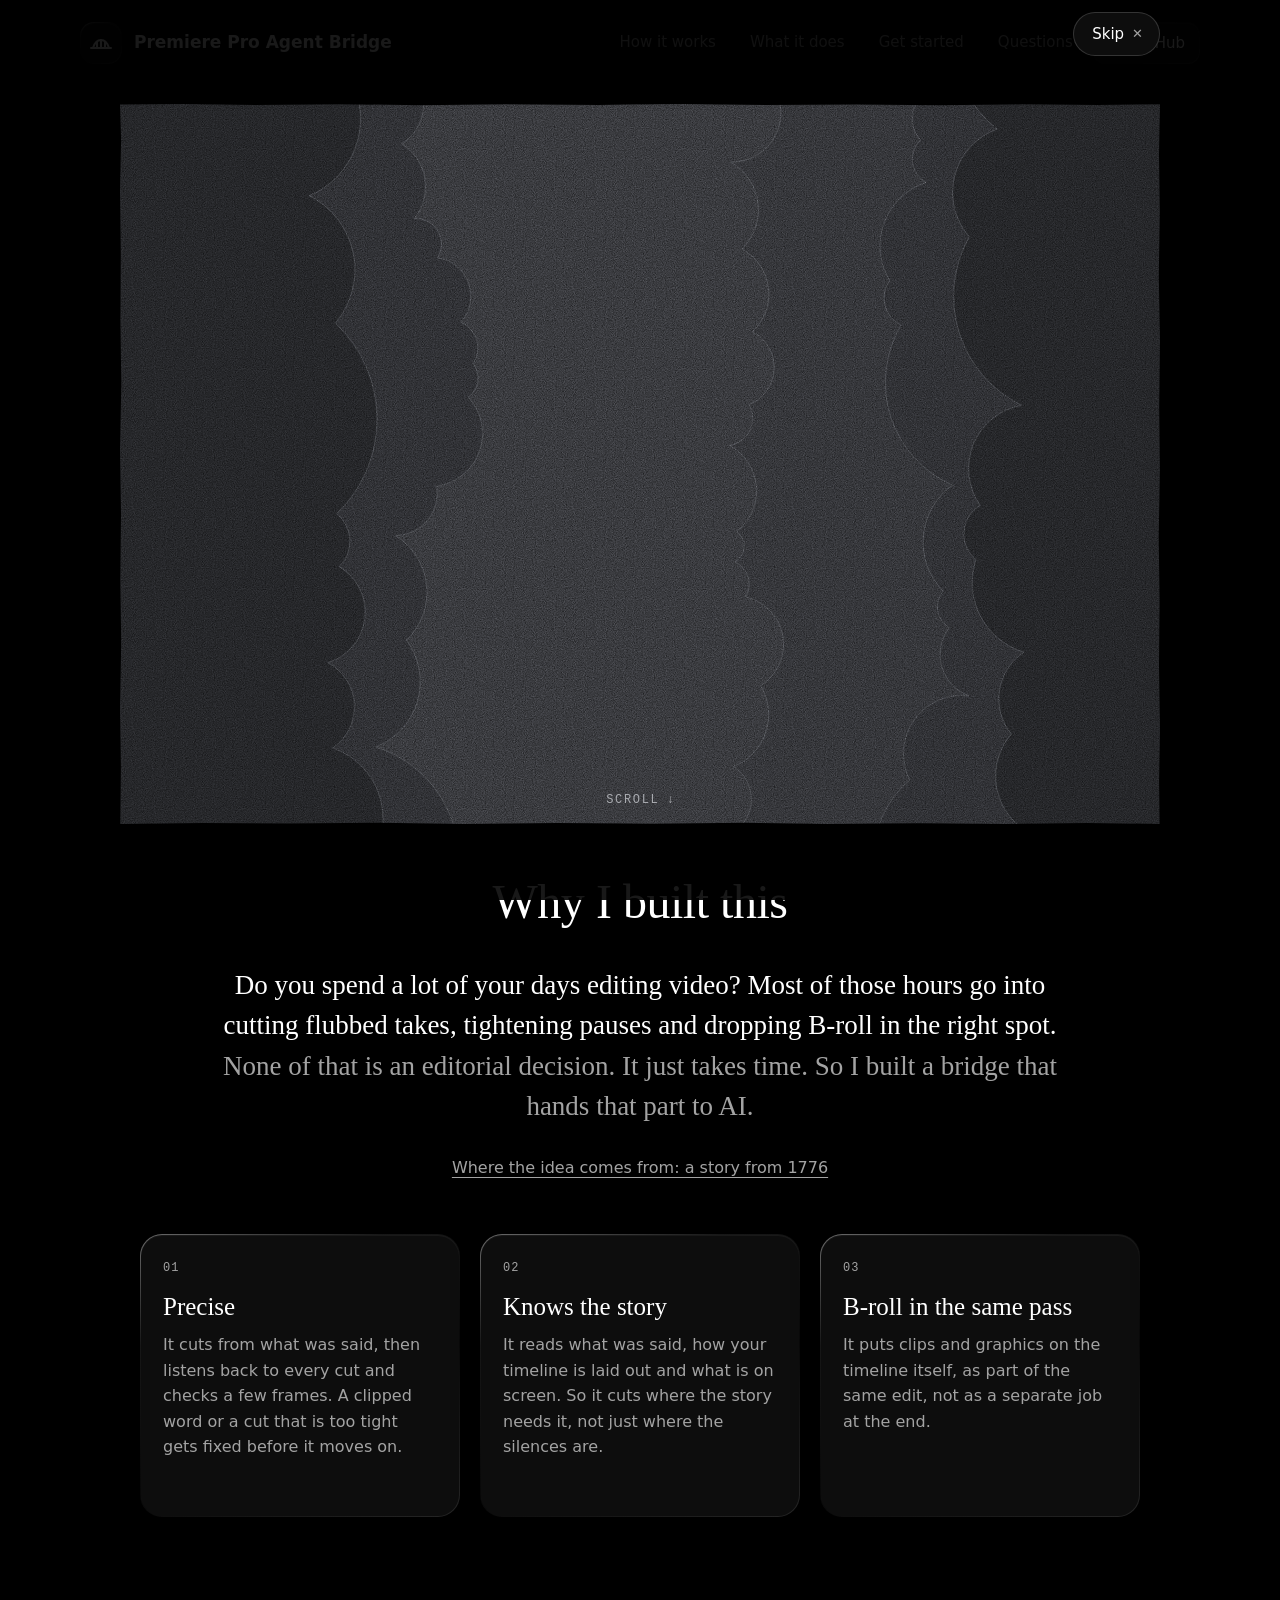
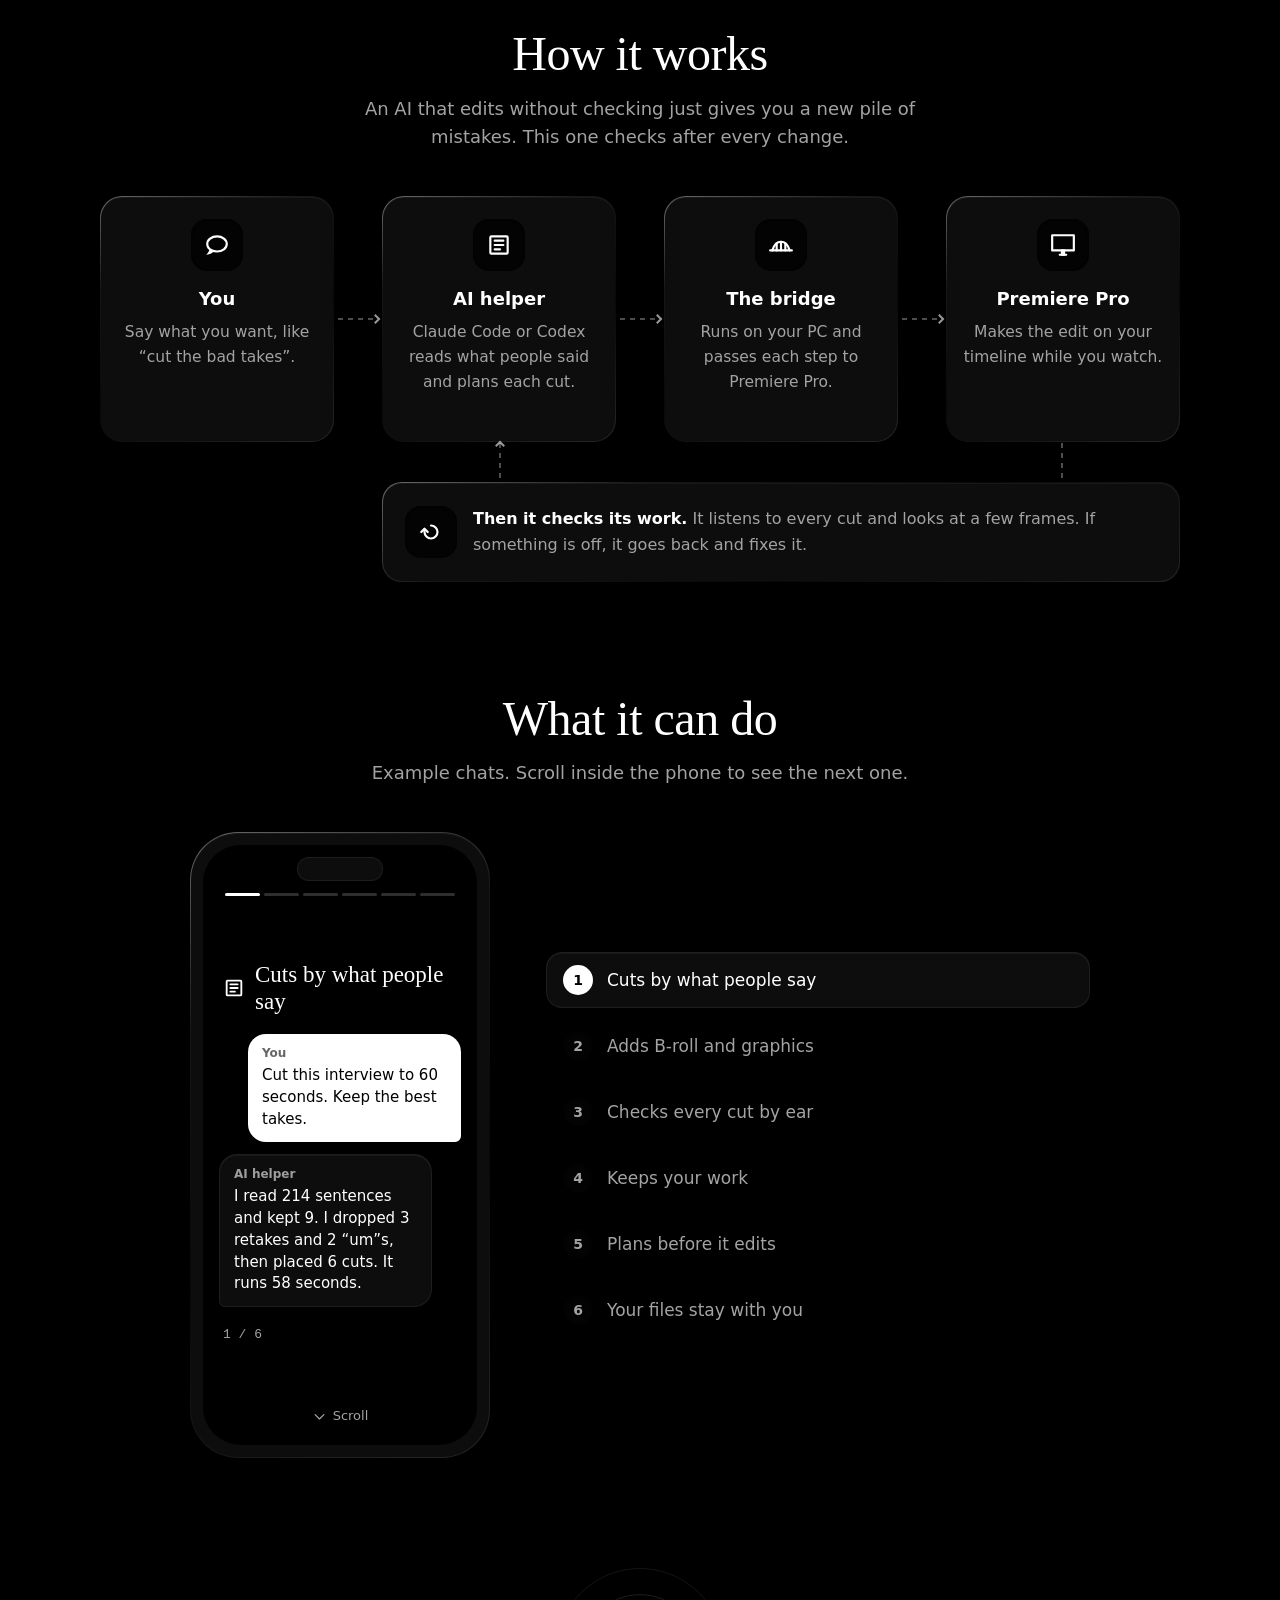
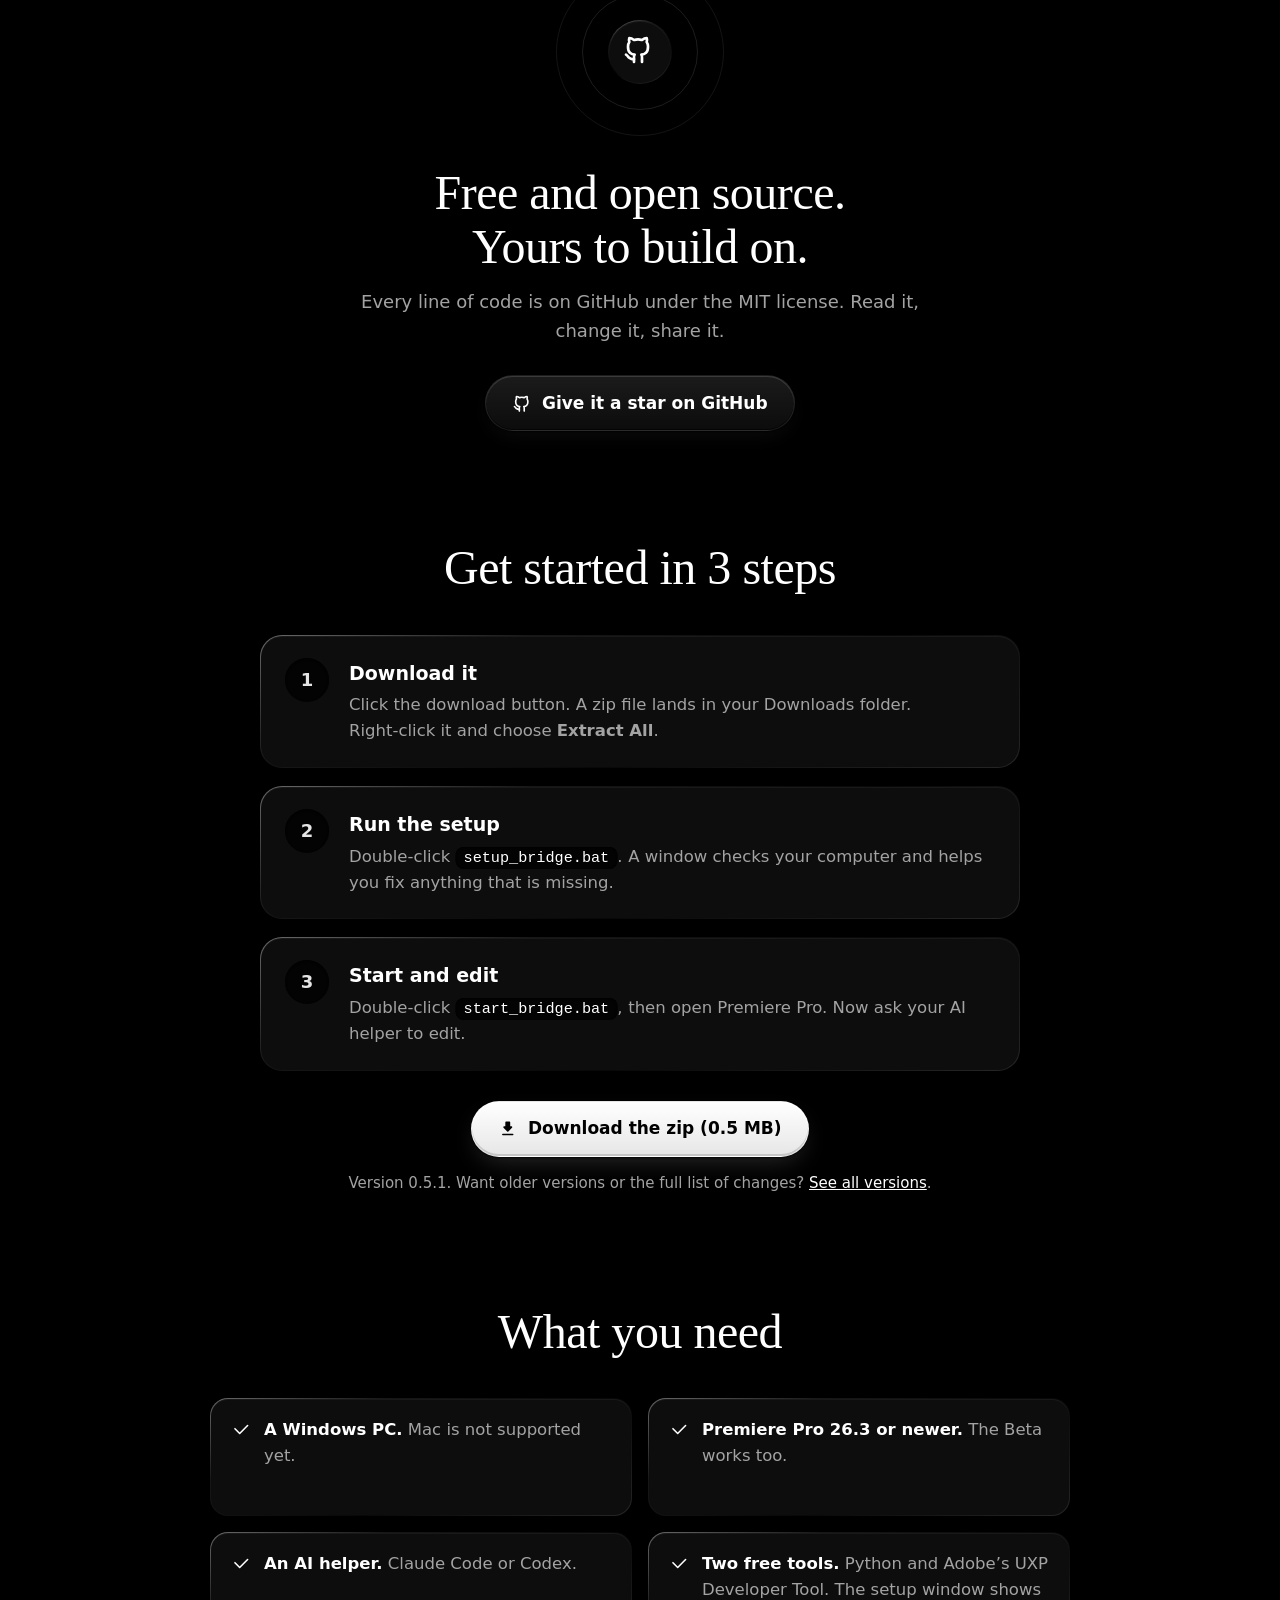
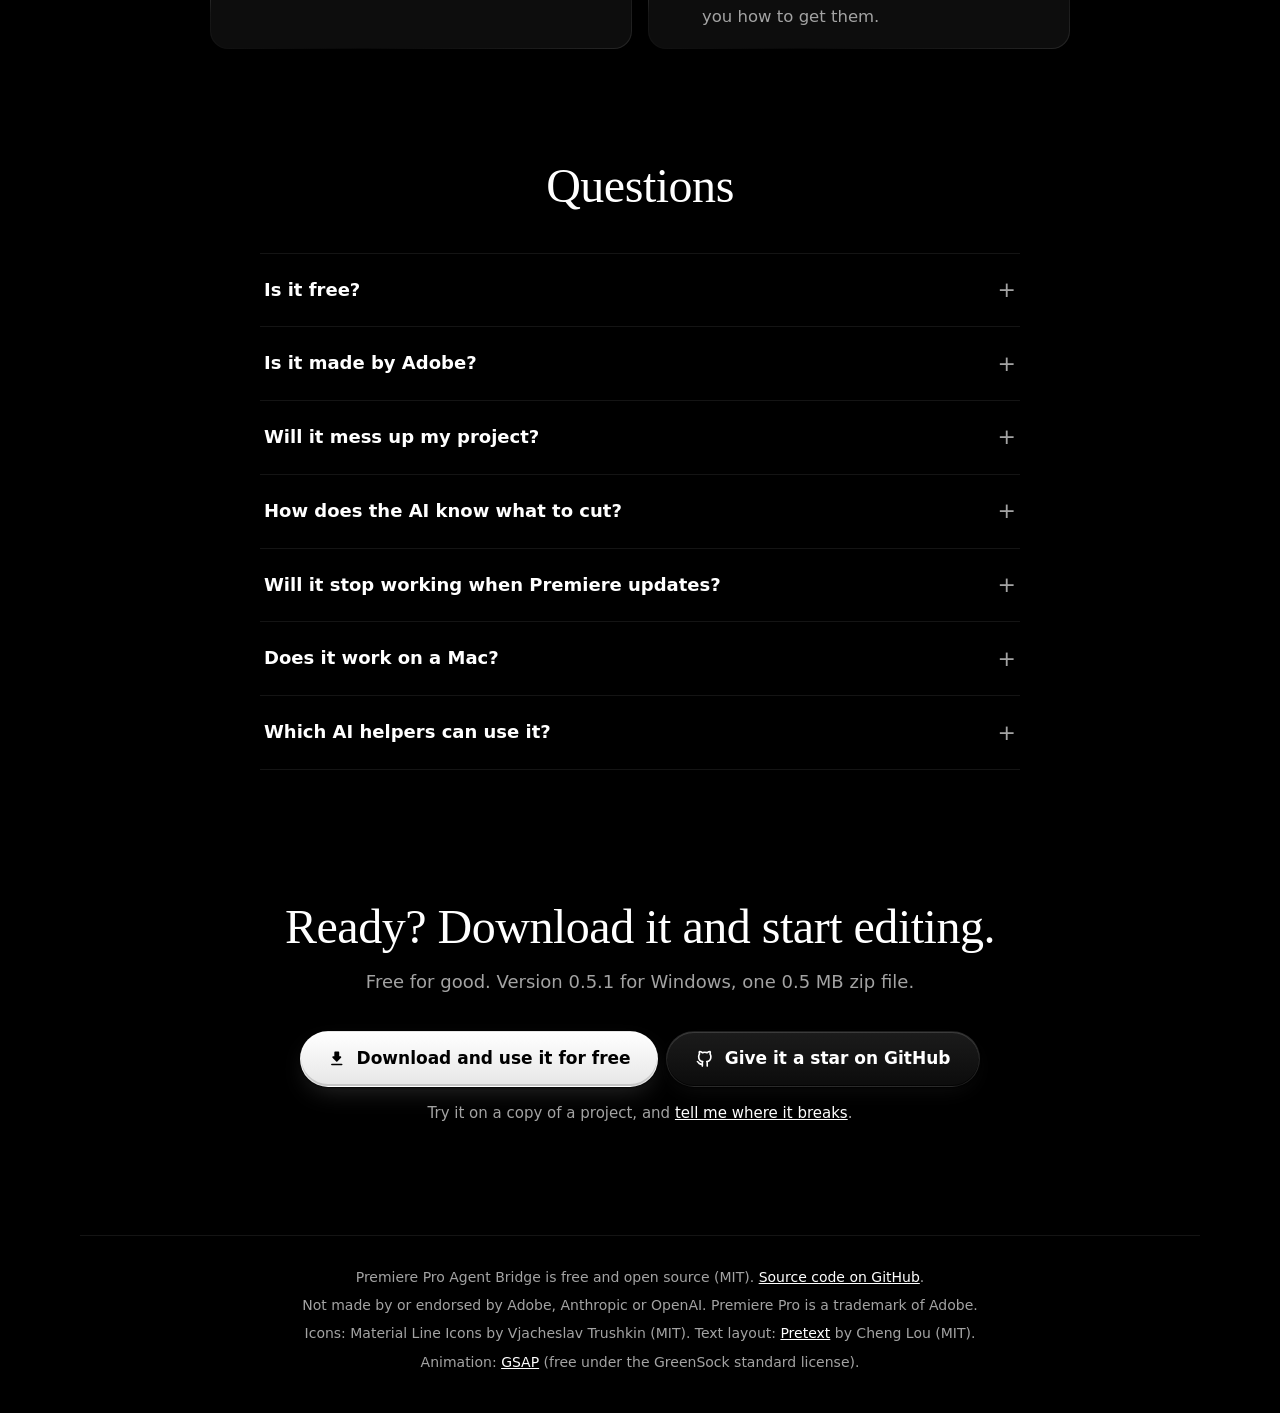
==== commit d7952157: "Landing page: the 1776 story, hover-to-read cards - A story from 1776 floats over the page on a firs" ====
--- a/docs/index.html
+++ b/docs/index.html
@@ -188,6 +188,21 @@
 .reason .k { display: block; margin-bottom: 14px; font-family: var(--mono); font-size: 12px; letter-spacing: 0.08em; color: var(--muted); }
 .reason h3 { font-family: var(--serif); font-weight: 400; font-size: 25px; line-height: 1.2; }
 .reason p { color: var(--muted); font-size: 16px; margin-top: 10px; }
+/* hover to read, like the button group: with a mouse, the card (or step) under the pointer grows, its corners tighten
+   and its words get bigger, so the one you are reading is easier to read; the others make room. Every word glides to
+   its new line (laid out ahead by Pretext) instead of jumping there, and each group keeps the room its biggest state
+   needs, so nothing below it moves. The script adds .morph to a group only on wide screens with a mouse and motion
+   allowed; without it everything stays as laid out here. */
+.morph { --grow: 1.6; --zoom: 1.2; }
+.morph.still, .morph.still * { transition: none !important; }
+.flow { position: relative; transition: height 350ms var(--ease); }
+.flow .w { position: absolute; left: 0; top: 0; white-space: pre; user-select: none; transform-origin: 0 0; transition: transform 350ms var(--ease); }
+.sr { position: absolute; width: 1px; height: 1px; overflow: hidden; clip-path: inset(50%); white-space: nowrap; }
+.reasons.morph { display: flex; }
+.reasons.morph .reason { flex: 1 1 0; min-width: 0; transition: flex-grow 350ms var(--ease), border-radius 350ms var(--ease); }
+.reasons.morph .reason.grown { flex-grow: var(--grow); border-radius: 12px; }
+.reasons.morph .k { transition: color 350ms var(--ease); }
+.reasons.morph .grown .k { color: var(--text); }
 
 /* how it works: four steps in a row and a loop back underneath (the AI checks its own work).
    A white dot runs along each arrow in turn, then the check box lights up: one 7 s cycle. */
@@ -247,6 +262,27 @@
 @keyframes v1 { 0% { transform: translateY(-100%); opacity: 0; } 1% { opacity: 1; } 12% { transform: translateY(0); opacity: 1; } 13%, 100% { transform: translateY(0); opacity: 0; } }
 @keyframes v2 { 0%, 15% { transform: translateY(-100%); opacity: 0; } 16% { opacity: 1; } 27% { transform: translateY(0); opacity: 1; } 28%, 100% { transform: translateY(0); opacity: 0; } }
 @keyframes v3 { 0%, 30% { transform: translateY(-100%); opacity: 0; } 31% { opacity: 1; } 42% { transform: translateY(0); opacity: 1; } 43%, 100% { transform: translateY(0); opacity: 0; } }
+/* hover to read (see .morph): the open step's column grows; the loop's two legs stay under their steps' centres */
+@property --g1 { syntax: "<number>"; inherits: true; initial-value: 1; }
+@property --g2 { syntax: "<number>"; inherits: true; initial-value: 1; }
+@property --g3 { syntax: "<number>"; inherits: true; initial-value: 1; }
+@property --g4 { syntax: "<number>"; inherits: true; initial-value: 1; }
+.loop.morph {
+  --sum: calc(var(--g1) + var(--g2) + var(--g3) + var(--g4));
+  grid-template-columns:
+    calc((100% - 144px) * var(--g1) / var(--sum)) 48px calc((100% - 144px) * var(--g2) / var(--sum)) 48px
+    calc((100% - 144px) * var(--g3) / var(--sum)) 48px calc((100% - 144px) * var(--g4) / var(--sum));
+  transition: --g1 350ms var(--ease), --g2 350ms var(--ease), --g3 350ms var(--ease), --g4 350ms var(--ease);
+}
+.loop.morph[data-open="0"] { --g1: var(--grow); }
+.loop.morph[data-open="1"] { --g2: var(--grow); }
+.loop.morph[data-open="2"] { --g3: var(--grow); }
+.loop.morph[data-open="3"] { --g4: var(--grow); }
+.loop.morph .vdown { right: calc((100% - 96px) * var(--g4) / (var(--g2) + var(--g3) + var(--g4)) / 2 - 1px); }
+.loop.morph .vup { left: calc((100% - 96px) * var(--g2) / (var(--g2) + var(--g3) + var(--g4)) / 2 - 1px); }
+.loop.morph .node, .loop.morph .back { transition: border-radius 350ms var(--ease); }
+.loop.morph .grown { border-radius: 12px; }
+.loop.morph .back p { flex: 1 1 0; min-width: 0; }
 
 /* what it can do: a phone with a snap-scrolling feed of example chats, one feature per screen, like scrolling Shorts */
 .feed-wrap { display: grid; grid-template-columns: auto 1fr; gap: 56px; align-items: center; max-width: 900px; margin: 44px auto 0; }
@@ -321,6 +357,14 @@
 }
 .steps h3 { font-size: 19px; }
 .steps p { color: var(--muted); margin-top: 4px; font-size: 16.5px; }
+/* hover to read (see .morph): the open step gets bigger words and a white number; the other steps get flatter to
+   make room for it, so the list keeps its height */
+.steps.morph { align-content: start; }
+.steps.morph li { transition: border-radius 350ms var(--ease), padding 350ms var(--ease); }
+.steps.morph li.grown { border-radius: 12px; }
+.steps.morph li > div { flex: 1 1 0; min-width: 0; }
+.steps.morph .num { transition: background-color 350ms var(--ease), color 350ms var(--ease), box-shadow 350ms var(--ease); }
+.steps.morph .grown .num { background: #fff; color: #000; box-shadow: none; }
 code {
   font-family: var(--mono); font-size: 0.92em; color: var(--text); padding: 2px 8px; border-radius: 8px;
   background: var(--well); box-shadow: var(--inset-sm); white-space: nowrap;
@@ -330,11 +374,26 @@
 .after-note a { color: var(--text); }
 
 /* what you need */
-.need { list-style: none; padding: 0; display: grid; grid-template-columns: repeat(2, 1fr); gap: 16px; margin: 40px auto 0; max-width: 860px; }
+.need { --gap: 16px; list-style: none; padding: 0; display: grid; grid-template-columns: repeat(2, 1fr); gap: var(--gap); margin: 40px auto 0; max-width: 860px; }
 .need li { display: flex; gap: 14px; align-items: flex-start; background: var(--el); border-radius: 18px; padding: 18px 20px; box-shadow: var(--raise-sm); border: 1px solid var(--edge); font-size: 16.5px; }
 .need li .ic { color: var(--ok); margin-top: 3px; }
 .need b { font-weight: 650; }
 .need span.m { color: var(--muted); }
+/* hover to read (see .morph), in both directions: the grid keeps its size and its middle lines move, so the open
+   item's corner gets big, the item beside it tall and narrow, the one above or below it wide and flat, the far one
+   small. The script sets where the lines go (--c1, --r1: the first column's and row's share) and the grid's height,
+   and sizes every item's words to its cell */
+@property --c1 { syntax: "<number>"; inherits: false; initial-value: 0.5; }
+@property --r1 { syntax: "<number>"; inherits: false; initial-value: 0.5; }
+.need.morph {
+  grid-template-columns: calc((100% - var(--gap)) * var(--c1)) 1fr;
+  grid-template-rows: calc((100% - var(--gap)) * var(--r1)) 1fr;
+  transition: --c1 350ms var(--ease), --r1 350ms var(--ease);
+}
+.need.morph li { transition: border-radius 350ms var(--ease); }
+.need.morph li > .ic { transform-origin: 100% 0; transition: transform 350ms var(--ease); }  /* sized with its words, keeping its gap to them */
+.need.morph li.grown { border-radius: 10px; }
+.need.morph li > span:not(.ic) { flex: 1 1 0; min-width: 0; }
 
 /* questions */
 .faq { max-width: 760px; margin: 40px auto 0; border-top: 1px solid var(--hairline); }
@@ -409,6 +468,7 @@
   .short.play .typing { display: none; }
 }
 </style>
+<link rel="stylesheet" href="story/story.css">
 </head>
 <body>
 <div class="wrap">
@@ -445,7 +505,8 @@
 
     <section id="why" class="why" aria-labelledby="why-h">
       <h2 id="why-h">Why I built this</h2>
-      <p class="note">I spend a lot of my week editing video. Most of those hours go into cutting flubbed takes, tightening pauses and dropping B-roll in the right spot. <span class="m">None of that is an editorial decision. It just takes time. So I built a bridge that hands that part to AI.</span></p>
+      <p class="note">Do you spend a lot of your days editing video? Most of those hours go into cutting flubbed takes, tightening pauses and dropping B-roll in the right spot. <span class="m">None of that is an editorial decision. It just takes time. So I built a bridge that hands that part to AI.</span></p>
+      <p class="story-again"><button type="button" data-story-open>Where the idea comes from: a story from 1776</button></p>
       <div class="reasons">
         <div class="reason"><span class="k">01</span><h3>Precise</h3><p>It cuts from what was said, then listens back to every cut and checks a few frames. A clipped word or a cut that is too tight gets fixed before it moves on.</p></div>
         <div class="reason"><span class="k">02</span><h3>Knows the story</h3><p>It reads what was said, how your timeline is laid out and what is on screen. So it cuts where the story needs it, not just where the silences are.</p></div>
@@ -608,8 +669,58 @@
   <footer>
     <p>Premiere Pro Agent Bridge is free and open source (MIT). <a href="https://github.com/ZeusSheen/ppro-agent-bridge">Source code on GitHub</a>.</p>
     <p>Not made by or endorsed by Adobe, Anthropic or OpenAI. Premiere Pro is a trademark of Adobe.</p>
-    <p>Icons: Material Line Icons by Vjacheslav Trushkin (MIT).</p>
+    <p>Icons: Material Line Icons by Vjacheslav Trushkin (MIT). Text layout: <a href="https://github.com/chenglou/pretext">Pretext</a> by Cheng Lou (MIT).</p>
+    <p>Animation: <a href="https://gsap.com">GSAP</a> (free under the GreenSock standard license).</p>
   </footer>
+</div>
+
+<!-- The 1776 story floats over the page on a first visit (story/overlay.js); Skip, Esc or a click outside the sheet
+     closes it, it stays closed for that visitor, and the button under "Why I built this" opens it again. Scrolling
+     inside it moves beat by beat (story/story.js); every caption is Adam Smith's own words (The Wealth of Nations,
+     Book I, Chapter 1). Without JS it never opens; with reduced motion it is a plain article. -->
+<div class="story-overlay" id="story-overlay" role="dialog" aria-modal="true" aria-labelledby="story-title" hidden>
+  <div class="story-scroller">
+    <section class="story" id="story">
+      <h2 class="sr" id="story-title">A story from 1776</h2>
+      <div class="story-track">
+        <div class="story-stage">
+          <div class="sheet">
+            <div class="story-progress" aria-hidden="true"><i></i></div>
+            <div class="stamp">
+              <p class="year">1776</p>
+              <p class="fact" data-fact="1">Adam Smith publishes <cite>The Wealth of Nations</cite>.</p>
+              <p class="fact" data-fact="2">James Watt&rsquo;s new steam engine goes to work.</p>
+            </div>
+            <div class="scene">
+              <div class="caps">
+                <p class="kicker">Adam Smith &middot; <cite>The Wealth of Nations</cite> &middot; 1776</p>
+                <div class="cap-stack">
+                  <p class="cap" data-cap="2">&ldquo;In the first fire-engines, a boy was constantly employed to open and shut alternately the communication between the boiler and the cylinder, according as the piston either ascended or descended.&rdquo;</p>
+                  <p class="cap" data-cap="3">&ldquo;One of those boys, who loved to play with his companions, observed that, by tying a string from the handle of the valve which opened this communication to another part of the machine,&hellip;&rdquo;</p>
+                  <p class="cap" data-cap="4">&ldquo;&hellip;the valve would open and shut without his assistance, and leave him at liberty to divert himself with his playfellows.&rdquo;</p>
+                </div>
+              </div>
+              <figure class="engine-figure" aria-hidden="true"></figure>
+            </div>
+            <blockquote class="quote">
+              <p>&ldquo;One of the greatest improvements that has been made upon this machine, since it was first invented, was in this manner the discovery of <span class="hl">a boy who wanted to save his own labour</span>.&rdquo;</p>
+              <footer>Adam Smith, <cite>The Wealth of Nations</cite>, Book I, Chapter 1, 1776</footer>
+            </blockquote>
+            <div class="end">
+              <p class="end-line">So I built my own piece of string.</p>
+              <p class="end-sub">It hands the repetitive part of editing to AI: flubbed takes, long pauses, B-roll in the right spot. You keep the decisions.</p>
+              <div class="end-actions">
+                <a class="btn primary" href="https://github.com/ZeusSheen/ppro-agent-bridge/releases/download/v0.5.1/ppro-agent-bridge-v0.5.1.zip"><span class="ic" aria-hidden="true"><svg xmlns="http://www.w3.org/2000/svg" width="1em" height="1em" viewBox="0 0 24 24"><g stroke="currentColor" stroke-linecap="round" stroke-linejoin="round" stroke-width="2"><path fill="currentColor" fill-opacity="0" stroke-dasharray="20" d="M12 4h2v6h2.5l-4.5 4.5M12 4h-2v6h-2.5l4.5 4.5"><animate fill="freeze" attributeName="stroke-dashoffset" dur="0.5s" values="20;0"/><animate fill="freeze" attributeName="fill-opacity" begin="0.7s" dur="0.4s" to="1"/></path><path fill="none" stroke-dasharray="14" stroke-dashoffset="14" d="M6 19h12"><animate fill="freeze" attributeName="stroke-dashoffset" begin="0.5s" dur="0.2s" to="0"/></path></g></svg></span>Download and use it for free</a>
+                <button type="button" class="btn" data-story-close>Continue to the page</button>
+              </div>
+            </div>
+            <p class="story-hint" aria-hidden="true">Scroll</p>
+          </div>
+        </div>
+      </div>
+    </section>
+  </div>
+  <button type="button" class="story-skip" data-story-close aria-label="Skip the story">Skip <span aria-hidden="true">&#x2715;</span></button>
 </div>
 
 <script>
@@ -704,5 +815,326 @@
   }
 })();
 </script>
+<script type="module">
+/* Hover to read. With a mouse, the card (or step) under the pointer grows and its words get bigger; the rest make
+   room. CSS decides how big each card gets; Pretext lays out each text block for the width and size it is heading to
+   before the browser gets there, so every word (kept together with whatever touches it: punctuation, a <code> chip)
+   glides from where it is to where it will be, in step with its card. Words only move and scale by transform, so
+   nothing reflows per frame. Screen readers get the original text; the moving copies are hidden from them. */
+const GROUPS = [
+  { root: '.reasons', items: ':scope > .reason', blocks: ':scope > h3, :scope > p' },
+  { root: '.loop', items: ':scope > .node, :scope > .back', blocks: ':scope > h3, :scope > p' },
+  { root: '.steps', items: ':scope > li', blocks: 'h3, p', stack: true },
+  { root: '.need', items: ':scope > li', blocks: ':scope > span:not(.ic)', grid: true },
+];
+const wide = matchMedia('(hover: hover) and (pointer: fine) and (min-width: 861px) and (prefers-reduced-motion: no-preference)');
+let pretext = null;  // loaded the first time the effect runs, so phones never download it
+let groups = [], on = false;
+const FLAT = 0.45;  // in a stack, the other cards keep this share of their top and bottom padding while one is open
+// A 2x2 grid keeps its size. For each open item its column and row take as big a share as they can (from 0.7 down to
+// 0.5) while every other item still fits its cell with words at least minZoom of their size; each item's words then
+// get the biggest size that fits its cell, up to maxZoom for the open one and never above normal for the rest.
+const GRID = { share: [0.7, 0.5], step: 0.02, minZoom: 0.72, maxZoom: 1.4 };
+
+function px(v) { return parseFloat(v) || 0; }
+function fontOf(cs) { return `${cs.fontStyle} ${cs.fontWeight} ${cs.fontSize} ${cs.fontFamily}`; }
+function widthOf(text, cs) {
+  return pretext.measureNaturalWidth(pretext.prepareWithSegments(text, fontOf(cs), { letterSpacing: px(cs.letterSpacing) }));
+}
+
+// One text block as Pretext rich-inline items: each word is an unbreakable item in its own font (with a chip's
+// padding, and anything touching it measured onto it), and each space is its own item, measured in its own font.
+function build(el) {
+  const items = [], words = [];
+  let word = null;
+  (function walk(node, chain) {
+    for (const child of node.childNodes) {
+      if (child.nodeType === 1) { walk(child, [...chain, child]); continue; }
+      if (child.nodeType !== 3) continue;
+      const host = chain.at(-1) || el, cs = getComputedStyle(host);
+      for (const [token] of child.data.matchAll(/\s+|\S+/g)) {
+        if (/^\s/.test(token)) {
+          if (word) items.push({ text: ' ', font: fontOf(cs) });
+          word = null;
+          continue;
+        }
+        const chip = host !== el && host.textContent.trim() === token
+          ? px(cs.paddingLeft) + px(cs.paddingRight) + px(cs.borderLeftWidth) + px(cs.borderRightWidth) : 0;
+        let piece = document.createTextNode(token);
+        for (const parent of [...chain].reverse()) { const copy = parent.cloneNode(false); copy.append(piece); piece = copy; }
+        if (word) {
+          items[word.item].extraWidth += widthOf(token, cs) + chip;
+        } else {
+          word = { span: document.createElement('span'), item: items.length };
+          word.span.className = 'w';
+          items.push({ text: token, font: fontOf(cs), letterSpacing: px(cs.letterSpacing), break: 'never', extraWidth: chip });
+          words.push(word);
+        }
+        word.span.append(piece);
+      }
+    }
+  })(el, []);
+  const cs = getComputedStyle(el);
+  const plain = document.createElement('span'), shown = document.createElement('span');
+  plain.className = 'sr';
+  plain.append(...el.childNodes);
+  shown.setAttribute('aria-hidden', 'true');
+  shown.append(...words.map(w => w.span));
+  el.append(plain, shown);
+  el.classList.add('flow');
+  return {
+    el, plain, words,
+    prepared: pretext.prepareRichInline(items),
+    lineHeight: cs.lineHeight === 'normal' ? px(cs.fontSize) * 1.2 : px(cs.lineHeight),
+    align: cs.textAlign,
+  };
+}
+
+// Where each word of a block goes at this width and zoom, how tall the block is and how wide its widest line (wider
+// than `width` only when one word is). Text `zoom` times bigger breaks like normal text in a box `zoom` times narrower.
+function place(block, width, zoom) {
+  const { prepared, lineHeight, align, words } = block;
+  const room = width / zoom, at = new Map();
+  let lines = 0, widest = 0;
+  pretext.walkRichInlineLineRanges(prepared, room, line => {
+    let x = align === 'center' ? (room - line.width) / 2 : align === 'right' || align === 'end' ? room - line.width : 0;
+    for (const f of line.fragments) {
+      x += f.gapBefore;
+      at.set(f.itemIndex, [x * zoom, lines * lineHeight * zoom]);
+      x += f.occupiedWidth;
+    }
+    widest = Math.max(widest, line.width);
+    lines++;
+  });
+  return { height: lines * lineHeight * zoom, widest: widest * zoom, pos: words.map(w => at.get(w.item) || [0, 0]) };
+}
+
+function paint(block, width, zoom) {
+  const { height, pos } = place(block, width, zoom);
+  block.el.style.height = height + 'px';
+  block.words.forEach((w, n) => { w.span.style.transform = `translate(${pos[n][0]}px, ${pos[n][1]}px) scale(${zoom})`; });
+}
+
+// The room for grid item i's words when item `which` is open and its column and row take `share` of the grid.
+function cell(g, i, which, share) {
+  const across = which < 0 ? 0.5 : i % 2 === which % 2 ? share : 1 - share;
+  const down = which < 0 ? 0.5 : (i >> 1) === (which >> 1) ? share : 1 - share;
+  return [g.size[0] * across - g.cards[i].chrome[0], g.size[1] * down - g.cards[i].chrome[1]];
+}
+
+// The biggest zoom, up to `most`, at which a card's words fit this room; 0 if they do not fit even at a third.
+function fitZoom(card, [width, height], most) {
+  const fits = zoom => {
+    let used = 0;
+    for (const b of card.blocks) {
+      const p = place(b, width, zoom);
+      if (p.widest > width + 0.5) return false;
+      used += p.height;
+    }
+    return used <= height + 0.5;
+  };
+  if (fits(most)) return most;
+  let lo = 1 / 3, hi = most;
+  if (!fits(lo)) return 0;
+  for (let n = 0; n < 12; n++) {
+    const mid = (lo + hi) / 2;
+    if (fits(mid)) lo = mid;
+    else hi = mid;
+  }
+  return lo;
+}
+
+function setState(g, which) {
+  g.open = which;
+  g.cards.forEach((c, i) => c.el.classList.toggle('grown', i === which));
+  if (which < 0) delete g.root.dataset.open;
+  else g.root.dataset.open = which;
+}
+
+function draw(g) {
+  if (g.grid) {
+    const plan = g.plans[g.open + 1];
+    g.root.style.setProperty('--c1', plan.c1);
+    g.root.style.setProperty('--r1', plan.r1);
+    g.cards.forEach((c, i) => {
+      c.blocks.forEach(b => paint(b, plan.widths[i], plan.zooms[i]));
+      const icon = c.el.querySelector(':scope > .ic');
+      if (icon) icon.style.transform = `scale(${plan.zooms[i]})`;
+    });
+    return;
+  }
+  const widths = g.widths[g.open + 1];
+  g.cards.forEach((c, i) => {
+    const zoom = i === g.open ? g.zoom : 1;
+    if (g.stack) {  // the other cards of a stack get flatter; the open one takes the room their padding gave up
+      const scale = g.open < 0 ? 1 : i === g.open ? 1 : FLAT, extra = i === g.open ? g.extra[i] : 0;
+      c.el.style.paddingTop = c.pad[0] * scale + extra + 'px';
+      c.el.style.paddingBottom = c.pad[1] * scale + extra + 'px';
+    }
+    c.blocks.forEach((b, k) => paint(b, widths[i][k], zoom));
+  });
+}
+
+function render(g, which) {
+  setState(g, which);
+  draw(g);
+}
+
+// With transitions off, try every state once: how wide each block is then (that is up to CSS). In a stack, the
+// padding the other cards give up goes to the open card: first to its bigger words, the rest around them, so the
+// stack keeps its height. Whatever room is still needed (a row's tallest state, words that outgrow the padding) is
+// kept as min-height, on each card in a row and on the whole stack, so nothing below the group moves.
+function measure(g) {
+  if (g.grid) return measureGrid(g);
+  const was = g.open;
+  g.root.classList.add('still');
+  g.root.style.minHeight = '';
+  g.cards.forEach(c => { c.el.style.minHeight = c.el.style.paddingTop = c.el.style.paddingBottom = ''; });
+  const tallest = g.cards.map(() => 0);
+  let total = 0;
+  g.widths = [];
+  for (let which = -1; which < g.cards.length; which++) {
+    setState(g, which);
+    g.widths[which + 1] = g.cards.map(c => c.blocks.map(b => b.el.getBoundingClientRect().width));
+  }
+  if (g.stack) {
+    g.cards.forEach(c => { const cs = getComputedStyle(c.el); c.pad = [px(cs.paddingTop), px(cs.paddingBottom)]; });
+    g.extra = g.cards.map((c, i) => {
+      const words = c.blocks.reduce((grow, b, k) =>
+        grow + place(b, g.widths[i + 1][i][k], g.zoom).height - place(b, g.widths[0][i][k], 1).height, 0);
+      const given = g.cards.reduce((sum, o) => (o === c ? sum : sum + (o.pad[0] + o.pad[1]) * (1 - FLAT)), 0);
+      return Math.max(0, given - words) / 2;
+    });
+  }
+  for (let which = -1; which < g.cards.length; which++) {
+    setState(g, which);
+    draw(g);
+    if (g.stack) total = Math.max(total, g.root.getBoundingClientRect().height);
+    else g.cards.forEach((c, i) => { tallest[i] = Math.max(tallest[i], c.el.getBoundingClientRect().height); });
+  }
+  if (g.stack) g.root.style.minHeight = total + 'px';
+  else g.cards.forEach((c, i) => { c.el.style.minHeight = tallest[i] + 'px'; });
+  render(g, was);
+  void g.root.offsetWidth;
+  g.root.classList.remove('still');
+  g.lastWidth = g.root.clientWidth;
+}
+
+// A 2x2 grid gets equal rows as tall as its tallest item needs, and a plan for each state: where the middle lines go
+// and how big each item's words are (see GRID).
+function measureGrid(g) {
+  const was = g.open;
+  g.root.classList.add('still');
+  g.root.style.height = '';
+  setState(g, -1);
+  g.root.style.setProperty('--c1', 0.5);
+  g.root.style.setProperty('--r1', 0.5);
+  g.cards.forEach(c => {
+    const cs = getComputedStyle(c.el);
+    c.chrome = [
+      c.el.getBoundingClientRect().width - c.blocks[0].el.getBoundingClientRect().width,
+      px(cs.paddingTop) + px(cs.paddingBottom) + px(cs.borderTopWidth) + px(cs.borderBottomWidth) + c.blocks.reduce((sum, b) => {
+        const bs = getComputedStyle(b.el);
+        return sum + px(bs.marginTop) + px(bs.marginBottom);
+      }, 0),
+    ];
+  });
+  const style = getComputedStyle(g.root), across = g.root.clientWidth - px(style.columnGap);
+  const tallest = Math.max(...g.cards.map(c =>
+    c.chrome[1] + c.blocks.reduce((sum, b) => sum + place(b, across / 2 - c.chrome[0], 1).height, 0)));
+  g.size = [across, 2 * tallest];
+  g.root.style.height = 2 * tallest + px(style.rowGap) + 'px';
+  g.plans = [];
+  for (let which = -1; which < g.cards.length; which++) {
+    let share = which < 0 ? 0.5 : GRID.share[0], zooms;
+    for (;;) {
+      zooms = g.cards.map((c, i) => fitZoom(c, cell(g, i, which, share), i === which ? GRID.maxZoom : 1));
+      if (share <= GRID.share[1] || zooms.every((z, i) => z >= (i === which ? 1 : GRID.minZoom))) break;
+      share = Math.max(GRID.share[1], share - GRID.step);
+    }
+    g.plans[which + 1] = {
+      c1: which < 0 ? 0.5 : which % 2 === 0 ? share : 1 - share,
+      r1: which < 0 ? 0.5 : (which >> 1) === 0 ? share : 1 - share,
+      widths: g.cards.map((c, i) => cell(g, i, which, share)[0]),
+      zooms,
+    };
+  }
+  render(g, was);
+  void g.root.offsetWidth;
+  g.root.classList.remove('still');
+  g.lastWidth = g.root.clientWidth;
+}
+
+const resized = new ResizeObserver(entries => entries.forEach(e => {
+  const g = groups.find(g => g.root === e.target);
+  if (g && g.root.clientWidth !== g.lastWidth) measure(g);
+}));
+
+async function start() {
+  if (on) return;
+  pretext ??= await Promise.all([import('./vendor/pretext/layout.js'), import('./vendor/pretext/rich-inline.js')])
+    .then(([layout, rich]) => ({ ...layout, ...rich }));
+  if (on || !wide.matches) return;
+  on = true;
+  groups = GROUPS.map(({ root, items, blocks, stack, grid }) => {
+    const el = document.querySelector(root);
+    if (!el) return null;
+    el.classList.add('morph', 'still');
+    const g = {
+      root: el, stack, grid, open: -1, zoom: px(getComputedStyle(el).getPropertyValue('--zoom')),
+      cards: [...el.querySelectorAll(items)].map(card => ({ el: card, blocks: [...card.querySelectorAll(blocks)].map(build) })),
+    };
+    measure(g);
+    resized.observe(el);
+    return g;
+  }).filter(Boolean);
+}
+
+function stop() {
+  if (!on) return;
+  on = false;
+  resized.disconnect();
+  groups.forEach(g => {
+    g.root.classList.remove('morph', 'still');
+    delete g.root.dataset.open;
+    g.root.style.minHeight = g.root.style.height = '';
+    g.root.style.removeProperty('--c1');
+    g.root.style.removeProperty('--r1');
+    g.cards.forEach(c => {
+      c.el.classList.remove('grown');
+      c.el.style.minHeight = c.el.style.paddingTop = c.el.style.paddingBottom = '';
+      const icon = c.el.querySelector(':scope > .ic');
+      if (icon) icon.style.transform = '';
+      c.blocks.forEach(b => { b.el.replaceChildren(...b.plain.childNodes); b.el.classList.remove('flow'); b.el.style.height = ''; });
+    });
+  });
+  groups = [];
+}
+
+// The card under the pointer opens; the gaps inside a group keep its open card open; anywhere else closes it.
+document.addEventListener('pointerover', e => {
+  groups.forEach(g => {
+    const i = g.cards.findIndex(c => c.el.contains(e.target));
+    if (i >= 0 ? i !== g.open : g.open >= 0 && !g.root.contains(e.target)) render(g, i);
+  });
+});
+document.documentElement.addEventListener('pointerleave', () => groups.forEach(g => { if (g.open >= 0) render(g, -1); }));
+wide.addEventListener('change', () => (wide.matches ? start() : stop()));
+// A window moved to a screen of another density draws borders thinner or thicker without changing any width, so
+// measure again then.
+(function watchDensity() {
+  matchMedia(`(resolution: ${devicePixelRatio}dppx)`).addEventListener('change', () => {
+    groups.forEach(measure);
+    watchDensity();
+  }, { once: true });
+})();
+document.fonts.ready.then(() => { if (wide.matches) start(); });
+</script>
+<script src="vendor/gsap/gsap.min.js"></script>
+<script src="vendor/gsap/ScrollTrigger.min.js"></script>
+<script src="story/engine.js"></script>
+<script src="story/clouds.js"></script>
+<script src="story/overlay.js"></script>
+<script src="story/story.js"></script>
 </body>
 </html>
--- a/docs/story/story.css
+++ b/docs/story/story.css
@@ -0,0 +1,404 @@
+/* story.css: the 1776 story that floats over the page on a first visit (Adam Smith's boy who tied a string to
+   the valve of a fire-engine). Two parts: the grey paper sheet, its type and layout (was paper.css), then the
+   overlay around it (was overlay.css). Scripts: story/engine.js, clouds.js, overlay.js, story.js.
+   Static (no .live, reduced motion): a plain stacked article on one sheet, every beat visible.
+   .live (added by story.js): one sticky 100svh stage, the acts overlaid in one grid cell. */
+
+/* ---------- tokens: dark grey paper (default) ---------- */
+.story {
+  --paper: #2c2d30;            /* neutral charcoal sheet, a hair cool; never warm */
+  --ink: #ebecee;              /* off-white ink */
+  --ink-soft: #8a8c91;         /* brickwork, ground, hatching */
+  --ink-muted: #a9abb0;        /* secondary text (6:1 on the sheet) */
+  --mark: #f4f5f6;             /* highlighter bar: inverts the words it crosses */
+  --mark-blend: difference;
+  --mark-z: 1;                 /* bars above the text */
+  --mark-solid: #e9eaec;       /* static highlight (no animation) */
+  --mark-solid-ink: #121315;
+  /* private: paper texture strength */
+  --grain-opacity: 0.45;
+  /* private: layout */
+  --vh: 100vh;
+  --sheet-h: min(calc(var(--vh) - 48px), 760px);
+  --pad: clamp(18px, 4.4vw, 56px);
+  --layout: split;             /* "split" = captions left, figure right; "stacked" = figure on top (phones) */
+  color: var(--ink);
+}
+@supports (height: 100svh) {
+  .story { --vh: 100svh; }
+}
+
+/* ---------- tokens: light grey paper ---------- */
+html[data-paper="light"] .story {
+  --paper: #cbccce;
+  --ink: #141517;
+  --ink-soft: #6b6d72;
+  --ink-muted: #46484c;
+  --mark: #f6f6f6;             /* near-white bar behind dark words */
+  --mark-blend: normal;
+  --mark-z: -1;                /* bars behind the text */
+  --mark-solid: #f3f3f3;
+  --mark-solid-ink: #141517;
+  --grain-opacity: 0.42;
+}
+
+/* ---------- the sheet ---------- */
+.story .sheet {
+  position: relative;
+  isolation: isolate;
+  width: min(1120px, 100%);
+  max-width: calc(100vw - 32px);
+  margin: 0 auto;
+  padding: var(--pad);
+  background-color: var(--paper);
+  color: var(--ink);
+  overflow: hidden;            /* nowrap labels near an edge never widen the page */
+  overflow: clip;
+  /* a very slightly uneven, hand-cut edge: never more than 1.5px in */
+  clip-path: polygon(
+    0 0.6px, 6% 0, 13% 1px, 21% 0.2px, 29% 1.2px, 37% 0.3px, 46% 0.9px, 54% 0, 62% 1.1px, 71% 0.4px,
+    79% 1.3px, 87% 0.2px, 94% 0.9px, 100% 0.3px,
+    calc(100% - 1px) 7%, calc(100% - 0.2px) 15%, calc(100% - 1.2px) 24%, 100% 33%, calc(100% - 0.8px) 42%,
+    calc(100% - 0.1px) 51%, calc(100% - 1.3px) 60%, calc(100% - 0.4px) 69%, calc(100% - 1px) 78%,
+    100% 87%, calc(100% - 0.9px) 94%, calc(100% - 0.4px) 100%,
+    93% calc(100% - 1.1px), 85% 100%, 77% calc(100% - 0.8px), 68% calc(100% - 0.1px), 60% calc(100% - 1.3px),
+    51% calc(100% - 0.3px), 42% calc(100% - 1px), 33% 100%, 25% calc(100% - 1.2px), 16% calc(100% - 0.4px),
+    8% calc(100% - 1px), 0.3px 100%,
+    0.9px 92%, 0 84%, 1.2px 75%, 0.3px 66%, 1px 57%, 0 48%, 1.3px 39%, 0.4px 30%, 0.8px 21%, 0 12%, 1.1px 5%
+  );
+}
+
+/* paper texture, static: a fine tooth plus a few sparse fibres, laid over everything on the sheet.
+   Each layer is a tiny feTurbulence SVG (tiles of different sizes, so no repeat shows). The fibres are
+   transparent except for short strands; the grain is mid grey, which "overlay" leaves at the sheet's own
+   colour, so the texture adds tooth without shifting the paper or the ink. */
+.story .sheet::after {
+  content: "";
+  position: absolute;
+  inset: 0;
+  z-index: 3;
+  pointer-events: none;
+  mix-blend-mode: overlay;
+  opacity: var(--grain-opacity);
+  background-image:
+    url("data:image/svg+xml,%3Csvg xmlns='http://www.w3.org/2000/svg' width='360' height='360'%3E%3Cfilter id='f' filterUnits='userSpaceOnUse' x='-360' y='-360' width='1080' height='1080' color-interpolation-filters='sRGB'%3E%3CfeTurbulence type='fractalNoise' baseFrequency='0.035 0.45' numOctaves='1' seed='3'/%3E%3CfeColorMatrix values='0 0 0 0 1 0 0 0 0 1 0 0 0 0 1 1 0 0 0 0'/%3E%3CfeComponentTransfer%3E%3CfeFuncA type='discrete' tableValues='0 0 0 0 0 0 0 0 0 0 0 0 0 .4 .6 .6'/%3E%3C/feComponentTransfer%3E%3C/filter%3E%3Cg transform='rotate(28 180 180)'%3E%3Crect x='-360' y='-360' width='1080' height='1080' filter='url(%23f)'/%3E%3C/g%3E%3C/svg%3E"),
+    url("data:image/svg+xml,%3Csvg xmlns='http://www.w3.org/2000/svg' width='410' height='410'%3E%3Cfilter id='f' filterUnits='userSpaceOnUse' x='-410' y='-410' width='1230' height='1230' color-interpolation-filters='sRGB'%3E%3CfeTurbulence type='fractalNoise' baseFrequency='0.035 0.45' numOctaves='1' seed='8'/%3E%3CfeColorMatrix values='0 0 0 0 1 0 0 0 0 1 0 0 0 0 1 1 0 0 0 0'/%3E%3CfeComponentTransfer%3E%3CfeFuncA type='discrete' tableValues='0 0 0 0 0 0 0 0 0 0 0 0 0 .4 .6 .6'/%3E%3C/feComponentTransfer%3E%3C/filter%3E%3Cg transform='rotate(-52 205 205)'%3E%3Crect x='-410' y='-410' width='1230' height='1230' filter='url(%23f)'/%3E%3C/g%3E%3C/svg%3E"),
+    url("data:image/svg+xml,%3Csvg xmlns='http://www.w3.org/2000/svg' width='380' height='380'%3E%3Cfilter id='f' filterUnits='userSpaceOnUse' x='-380' y='-380' width='1140' height='1140' color-interpolation-filters='sRGB'%3E%3CfeTurbulence type='fractalNoise' baseFrequency='0.035 0.45' numOctaves='1' seed='5'/%3E%3CfeColorMatrix values='0 0 0 0 0 0 0 0 0 0 0 0 0 0 0 -1 0 0 0 1'/%3E%3CfeComponentTransfer%3E%3CfeFuncA type='discrete' tableValues='0 0 0 0 0 0 0 0 0 0 0 0 0 .4 .6 .6'/%3E%3C/feComponentTransfer%3E%3C/filter%3E%3Cg transform='rotate(74 190 190)'%3E%3Crect x='-380' y='-380' width='1140' height='1140' filter='url(%23f)'/%3E%3C/g%3E%3C/svg%3E"),
+    url("data:image/svg+xml,%3Csvg xmlns='http://www.w3.org/2000/svg' width='220' height='220'%3E%3Cfilter id='g' x='0' y='0' width='100%25' height='100%25' color-interpolation-filters='sRGB'%3E%3CfeTurbulence type='fractalNoise' baseFrequency='0.9' numOctaves='3' seed='7' stitchTiles='stitch'/%3E%3CfeColorMatrix values='.34 .33 .33 0 0 .34 .33 .33 0 0 .34 .33 .33 0 0 0 0 0 0 1'/%3E%3CfeComponentTransfer%3E%3CfeFuncR type='linear' slope='2.2' intercept='-.6'/%3E%3CfeFuncG type='linear' slope='2.2' intercept='-.6'/%3E%3CfeFuncB type='linear' slope='2.2' intercept='-.6'/%3E%3C/feComponentTransfer%3E%3C/filter%3E%3Crect width='100%25' height='100%25' filter='url(%23g)'/%3E%3C/svg%3E");
+  background-size: 360px 360px, 410px 410px, 380px 380px, 220px 220px;
+}
+
+/* ---------- type ---------- */
+.story cite { font-style: italic; }
+
+.story .year {
+  font-family: var(--serif);
+  font-weight: 400;
+  font-size: clamp(96px, 17vw, 196px);
+  line-height: 0.92;
+  letter-spacing: -0.02em;
+  font-variant-numeric: lining-nums;
+  color: var(--ink);
+}
+.story .fact {
+  font-family: var(--serif);
+  font-size: clamp(20px, 2.3vw, 27px);
+  line-height: 1.35;
+  color: var(--ink);
+  max-width: 24em;
+  margin-inline: auto;
+}
+.story .year + .fact { margin-top: 0.9em; }
+.story .fact + .fact { margin-top: 0.35em; }
+
+.story .kicker,
+.story .quote footer {
+  font-family: var(--mono);
+  font-size: 13px;
+  line-height: 1.5;
+  letter-spacing: 0.12em;
+  text-transform: uppercase;
+  color: var(--ink-muted);
+}
+.story .kicker cite,
+.story .quote footer cite { font-style: normal; }
+
+.story .cap {
+  font-family: var(--serif);
+  font-size: clamp(19px, 2.05vw, 26px);
+  line-height: 1.42;
+  color: var(--ink);
+}
+
+.story .quote { margin: 0; }
+.story .quote p {
+  position: relative;
+  isolation: isolate;
+  font-family: var(--serif);
+  font-size: clamp(27px, 3.7vw, 46px);
+  line-height: 1.32;
+  letter-spacing: -0.005em;
+  color: var(--ink);
+}
+/* the page styles every <footer> as its own footer (grid, centred, a rule on top); this one is a plain line */
+.story .quote footer { display: block; margin: 1.6em 0 0; padding: 0; border: 0; text-align: left; }
+
+/* ---------- highlighter ---------- */
+/* .hl-bars is itself a stacking context (z-index), so its bars can only blend with what is inside it.
+   Blending the whole group as well lets "difference" reach the words underneath. */
+.story .hl-bars {
+  position: absolute;
+  inset: 0;
+  z-index: var(--mark-z);
+  pointer-events: none;
+  mix-blend-mode: var(--mark-blend);
+}
+.story .hl-bar {
+  position: absolute;
+  display: block;
+  background: var(--mark);
+  mix-blend-mode: var(--mark-blend);
+  transform-origin: left center;
+}
+.story:not(.live) .hl {
+  background: var(--mark-solid);
+  color: var(--mark-solid-ink);
+  /* widen the bar past the first and last letter without moving the words */
+  box-shadow: -0.1em 0 0 var(--mark-solid), 0.05em 0 0 var(--mark-solid);
+  -webkit-box-decoration-break: clone;
+  box-decoration-break: clone;
+}
+
+/* ---------- the drawing ---------- */
+.story .engine-figure {
+  position: relative;
+  isolation: isolate;
+  aspect-ratio: 600 / 420;
+  width: 100%;
+  margin: 0;
+}
+.story .engine-figure > svg {
+  position: absolute;
+  inset: 0;
+  display: block;
+  width: 100%;
+  height: 100%;
+  overflow: visible;
+}
+.story .ink { stroke: var(--ink); fill: none; }
+.story .ink-soft { stroke: var(--ink-soft); fill: none; }
+.story .ink-fill { fill: var(--ink); stroke: none; }
+.story .paper-fill { fill: var(--paper); stroke: none; }
+
+.story .engine-note {
+  position: absolute;
+  z-index: 1;
+  font-family: var(--mono);
+  font-size: 14px;
+  line-height: 1.2;
+  letter-spacing: 0.01em;
+  color: var(--ink);
+  white-space: nowrap;
+  pointer-events: none;
+  transform: translate(0, -50%);
+}
+.story .engine-note[data-align="right"] { transform: translate(-100%, -50%); }
+.story .engine-note[data-align="center"] { transform: translate(-50%, -50%); }
+.story .engine-note > span { display: inline-block; }   /* story.js moves this span: inline boxes ignore transforms */
+.story .engine-note.is-state > span {
+  padding: 1px 5px 2px 6px;
+  border: 1px solid currentColor;
+  letter-spacing: 0.1em;
+  text-transform: uppercase;
+}
+
+/* ---------- static: a plain stacked article ---------- */
+.story:not(.live) .stamp,
+.story:not(.live) .scene,
+.story:not(.live) .quote {
+  max-width: 640px;
+  margin-inline: auto;
+}
+.story:not(.live) .stamp { text-align: center; padding: 8px 0 4px; }
+.story:not(.live) .scene { margin-top: clamp(56px, 9vw, 96px); }
+.story:not(.live) .cap-stack { margin-top: 14px; }
+.story:not(.live) .cap + .cap { margin-top: 0.75em; }
+.story:not(.live) .engine-figure { max-width: 640px; margin: clamp(28px, 5vw, 44px) auto 0; }
+.story:not(.live) .quote { margin-top: clamp(56px, 9vw, 96px); padding-bottom: 8px; }
+
+/* ---------- .live: one pinned stage, beats overlaid ---------- */
+.story.live .story-stage {
+  height: 100vh;
+  height: 100svh;
+  display: grid;
+  align-items: center;
+  justify-items: center;
+}
+.story.live .sheet {
+  height: var(--sheet-h);
+  display: grid;
+  grid-template: minmax(0, 1fr) / minmax(0, 1fr);
+}
+.story.live .stamp,
+.story.live .scene,
+.story.live .quote {
+  grid-area: 1 / 1;
+  min-width: 0;
+  min-height: 0;
+}
+.story.live .stamp {
+  align-self: center;
+  justify-self: center;
+  text-align: center;
+}
+.story.live .quote {
+  align-self: center;
+  justify-self: center;
+  width: min(100%, 880px);
+}
+.story .quote p { max-width: 19em; }
+
+/* split: captions left (~5fr), figure right (~7fr) */
+.story.live .scene {
+  display: grid;
+  grid-template-columns: minmax(0, 5fr) minmax(0, 7fr);
+  column-gap: clamp(28px, 4.2vw, 56px);
+  align-items: center;
+}
+.story.live .caps { min-width: 0; }
+.story.live .cap-stack { display: grid; margin-top: 16px; }
+.story.live .cap { grid-area: 1 / 1; }
+.story.live .engine-figure {
+  /* fit the column, and the sheet height: the drawing is 600 x 420 */
+  width: min(100%, calc((var(--sheet-h) - 2 * var(--pad)) * 600 / 420));
+  justify-self: center;
+}
+
+/* stacked: figure on top, captions under it, both inside the sheet.
+   Phones (<= 760px wide) and portrait tablets. A phone held sideways (<= 500px tall) keeps the split,
+   where the drawing comes out bigger. */
+@media (max-width: 1024px) and (orientation: portrait), (max-width: 760px) and (min-height: 501px) {
+  .story { --layout: stacked; }
+  .story.live .scene {
+    grid-template-columns: minmax(0, 1fr);
+    grid-template-rows: auto auto;
+    grid-template-areas: "fig" "caps";
+    row-gap: 18px;
+    align-content: center;
+  }
+  .story.live .caps { grid-area: caps; width: 100%; max-width: 36em; justify-self: center; }
+  .story.live .engine-figure {
+    grid-area: fig;
+    /* bleed into the sheet margin (8px stays clear), and leave about 14rem under the drawing
+       for the kicker and the longest caption */
+    width: min(calc(100% + 2 * var(--pad) - 16px), calc((var(--sheet-h) - 2 * var(--pad) - 14rem) * 600 / 420));
+    margin-inline: calc(8px - var(--pad));
+    min-width: 0;
+  }
+  .story.live .cap-stack { margin-top: 10px; }
+}
+
+@media (max-width: 760px) {
+  .story { --pad: 18px; }
+  .story .engine-note { font-size: 13px; }
+  .story .cap { font-size: 19px; line-height: 1.4; }
+}
+@media (max-width: 480px) {
+  .story .engine-note { font-size: 12px; }
+  .story .kicker,
+  .story .quote footer { font-size: 12px; letter-spacing: 0.1em; }
+  .story .cap { font-size: 18px; }
+}
+
+/* overlay.css: the story floats over the page. A dark backdrop with the page faintly behind it, the grey sheet
+   in the middle with room around it, a Skip button above its top-right corner, a hairline along the top of
+   the sheet that shows how far along you are, and a "Scroll" hint until you start. Loaded after paper.css. */
+
+html.story-open, html.story-open body { overflow: hidden; }
+
+.story-overlay {
+  position: fixed; inset: 0; z-index: 100;
+  background: rgba(0, 0, 0, 0.9);
+  opacity: 0; transition: opacity 240ms var(--ease);
+}
+.story-overlay[hidden] { display: none; }
+.story-overlay.shown { opacity: 1; }
+.story-scroller {
+  position: absolute; inset: 0; overflow-x: hidden; overflow-y: auto; overscroll-behavior: contain;
+  scrollbar-width: none; outline: none;
+}
+.story-scroller::-webkit-scrollbar { display: none; }
+
+/* room around the sheet: the Skip button sits in the top margin */
+.story-overlay .story {
+  margin: 0;
+  --stage-top: 68px;
+  --stage-bottom: 40px;
+  --sheet-w: 1040px;
+  --sheet-h: min(calc(var(--vh) - var(--stage-top) - var(--stage-bottom)), 720px);
+}
+.story-overlay .story .sheet { width: min(var(--sheet-w), 100%); max-width: calc(100vw - 64px); }
+.story-overlay .story:not(.live) { padding: var(--stage-top) 0 var(--stage-bottom); }
+.story-overlay .story.live .story-track { height: 420vh; height: 420svh; }
+.story-overlay .story.live .story-stage {
+  position: sticky; top: 0;
+  padding: var(--stage-top) 0 var(--stage-bottom);
+}
+
+/* Skip: lined up with the sheet's right edge */
+.story-skip {
+  position: absolute; z-index: 2; top: 12px; right: max(32px, calc((100vw - var(--sheet-w, 1040px)) / 2));
+  display: inline-flex; align-items: center; gap: 8px; min-height: 44px; padding: 6px 16px 6px 18px;
+  font: inherit; font-size: 15px; color: var(--text); cursor: pointer;
+  background: var(--el); border: 1px solid rgba(255, 255, 255, 0.16); border-radius: 999px;
+  transition: transform 160ms var(--ease), border-color 160ms var(--ease);
+}
+.story-skip span { font-size: 13px; color: var(--muted); }
+.story-skip:active { transform: scale(0.97); }
+.story-skip:focus-visible { outline: 2px solid #fff; outline-offset: 3px; }
+@media (hover: hover) and (pointer: fine) {
+  .story-skip:hover { border-color: rgba(255, 255, 255, 0.34); }
+}
+
+/* how far along: a hairline of ink along the top of the sheet (above the clouds and the grain) */
+.story .story-progress { position: absolute; z-index: 4; top: 0; left: 0; right: 0; height: 3px; pointer-events: none; }
+.story .story-progress i { display: block; height: 100%; background: var(--ink); opacity: 0.75; transform: scaleX(0); transform-origin: left center; }
+.story:not(.live) .story-progress { display: none; }
+
+/* "Scroll", until you do */
+.story .story-hint {
+  position: absolute; z-index: 4; left: 50%; bottom: 14px; transform: translateX(-50%);
+  font-family: var(--mono); font-size: 12px; letter-spacing: 0.14em; text-transform: uppercase; color: var(--ink-muted);
+  pointer-events: none; transition: opacity 200ms var(--ease);
+}
+.story .story-hint::after { content: " \2193"; letter-spacing: 0; }
+.story.scrolled .story-hint, .story:not(.live) .story-hint { opacity: 0; }
+
+/* the last card: the string line, what the string is, and the page's own two buttons (download, back to the page) */
+.story .end { text-align: center; width: min(100%, 720px); }
+.story .end-line { font-family: var(--serif); font-size: clamp(28px, 4vw, 48px); line-height: 1.2; color: var(--ink); }
+.story .end-sub { max-width: 30em; margin: 16px auto 0; font-size: clamp(16px, 1.7vw, 19px); line-height: 1.55; color: var(--ink-muted); }
+.story .end-actions { display: flex; flex-wrap: wrap; justify-content: center; gap: 10px; margin-top: 30px; }
+.story .end-actions .btn { font-family: inherit; cursor: pointer; }
+.story.live .end { grid-area: 1 / 1; align-self: center; justify-self: center; }
+.story:not(.live) .end { margin-top: clamp(56px, 9vw, 96px); padding-bottom: 8px; }
+
+/* the way back in, under "Why I built this" */
+.story-again { margin-top: 22px; }
+.story-again button {
+  padding: 6px 2px; border: 0; background: none; cursor: pointer;
+  font: inherit; font-size: 16px; color: var(--muted); text-decoration: underline; text-underline-offset: 4px;
+  transition: color 160ms var(--ease);
+}
+@media (hover: hover) and (pointer: fine) { .story-again button:hover { color: var(--text); } }
+
+@media (max-width: 640px) {
+  .story-overlay .story { --stage-top: 64px; --stage-bottom: 12px; }
+  .story-overlay .story .sheet { max-width: calc(100vw - 24px); }
+  .story-skip { right: 12px; top: 10px; }
+  .story .end-actions { flex-direction: column; align-items: stretch; max-width: 360px; margin-inline: auto; }
+  .story .end-actions .btn { padding: 10px 16px; font-size: 16px; }
+}
+@media (prefers-reduced-motion: reduce) {
+  .story-overlay, .story-skip, .story .story-hint { transition: none; }
+}
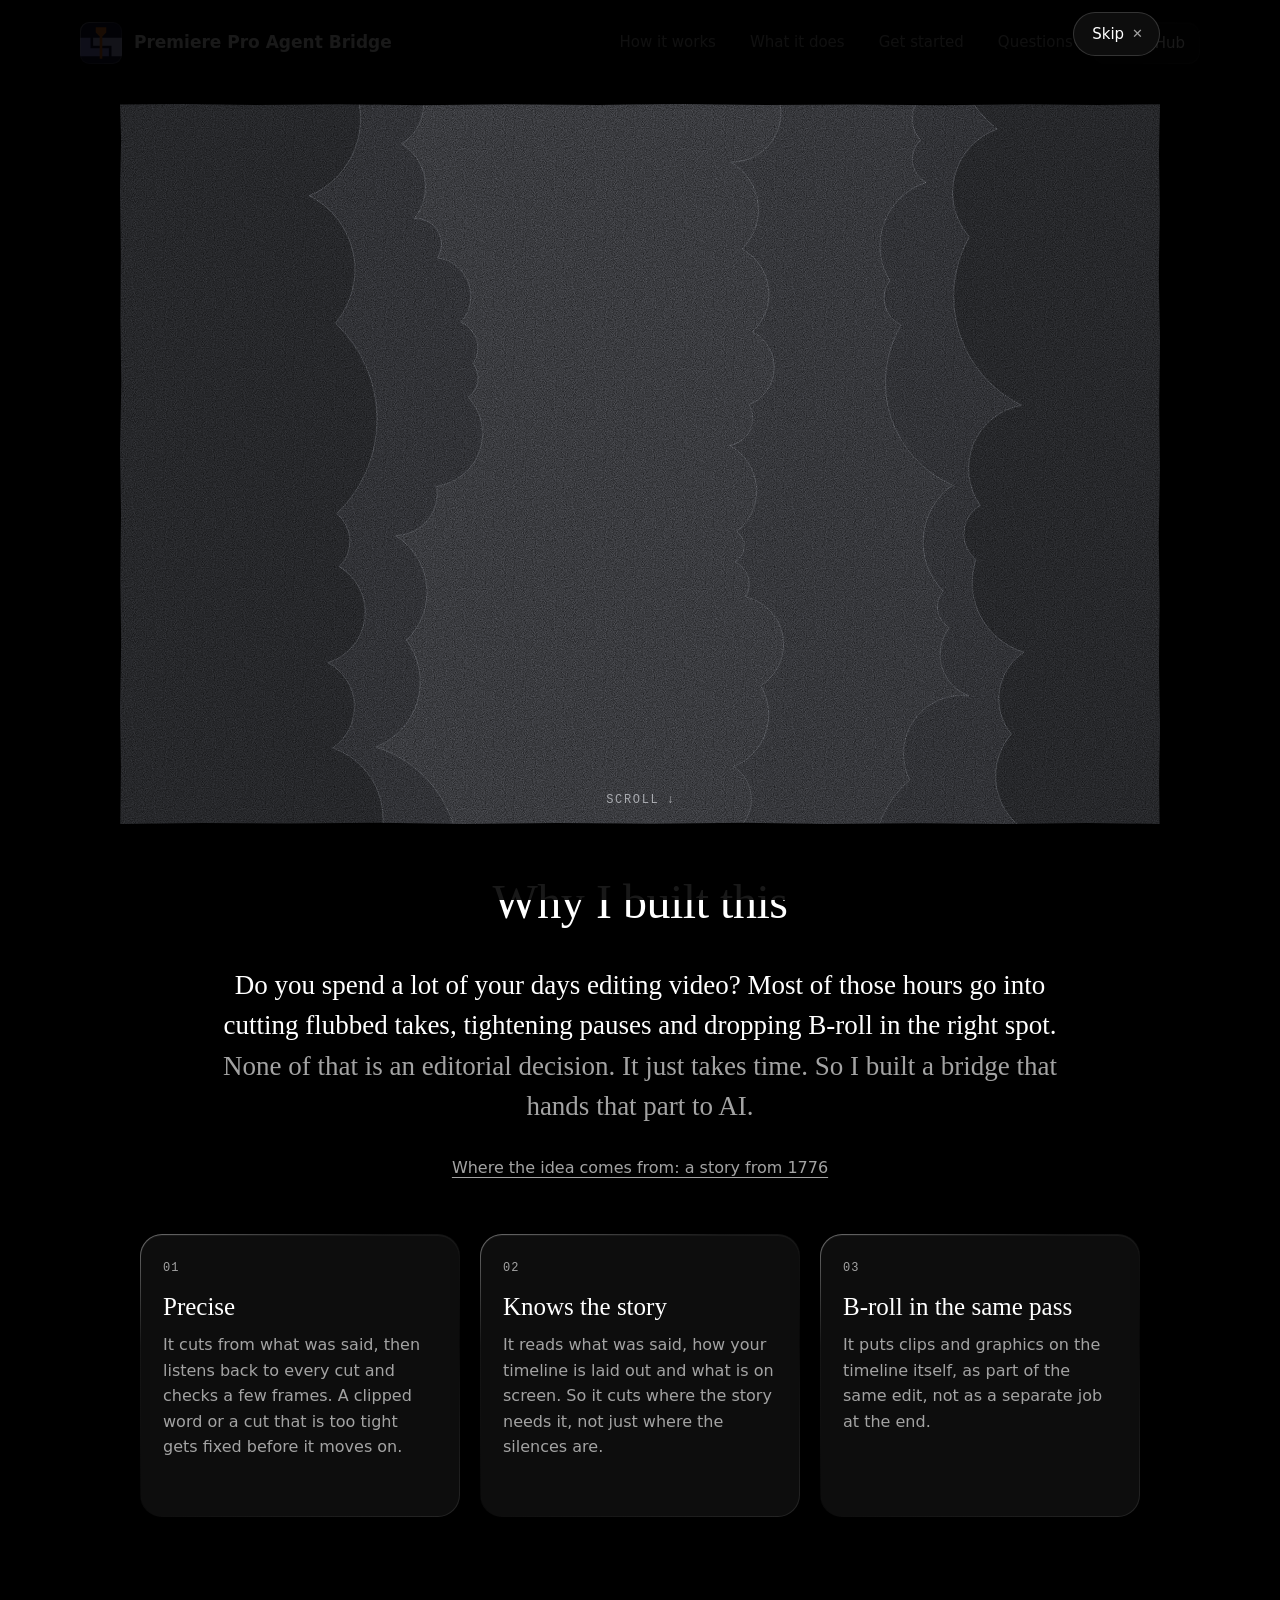
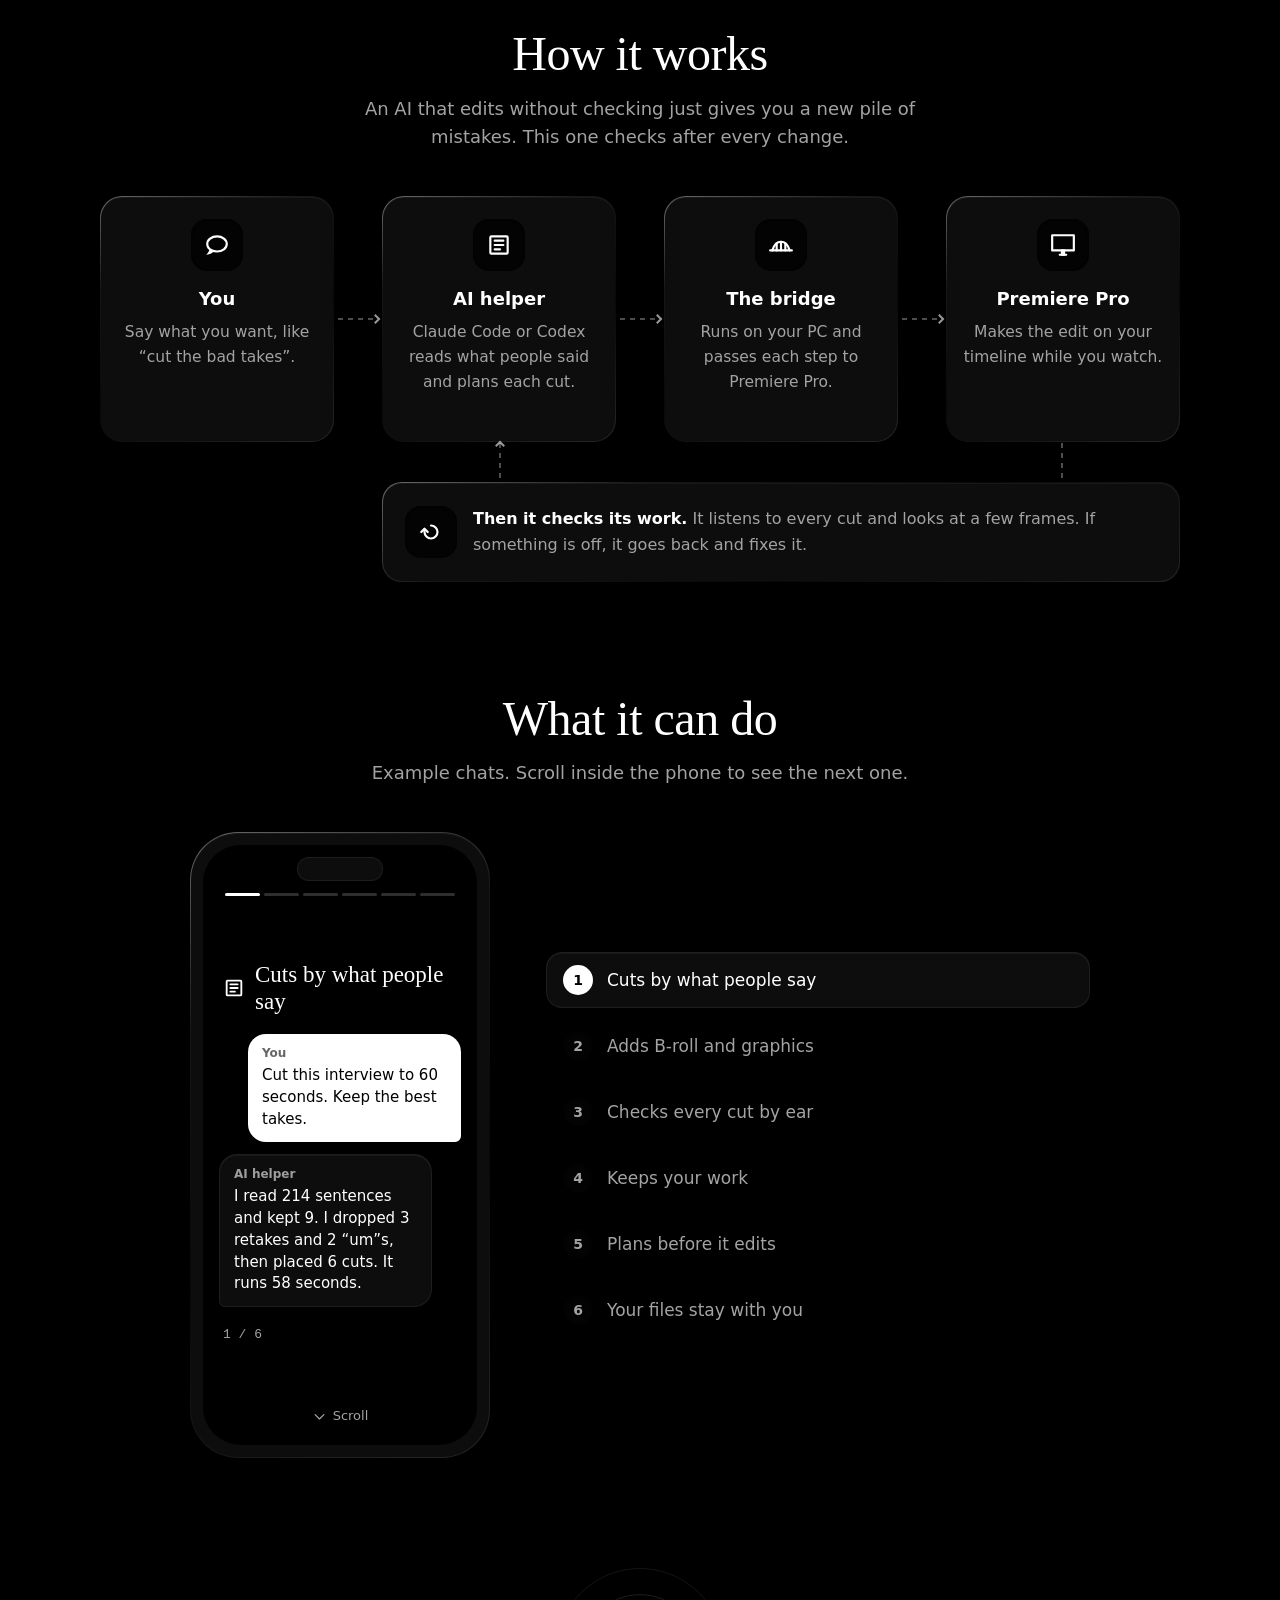
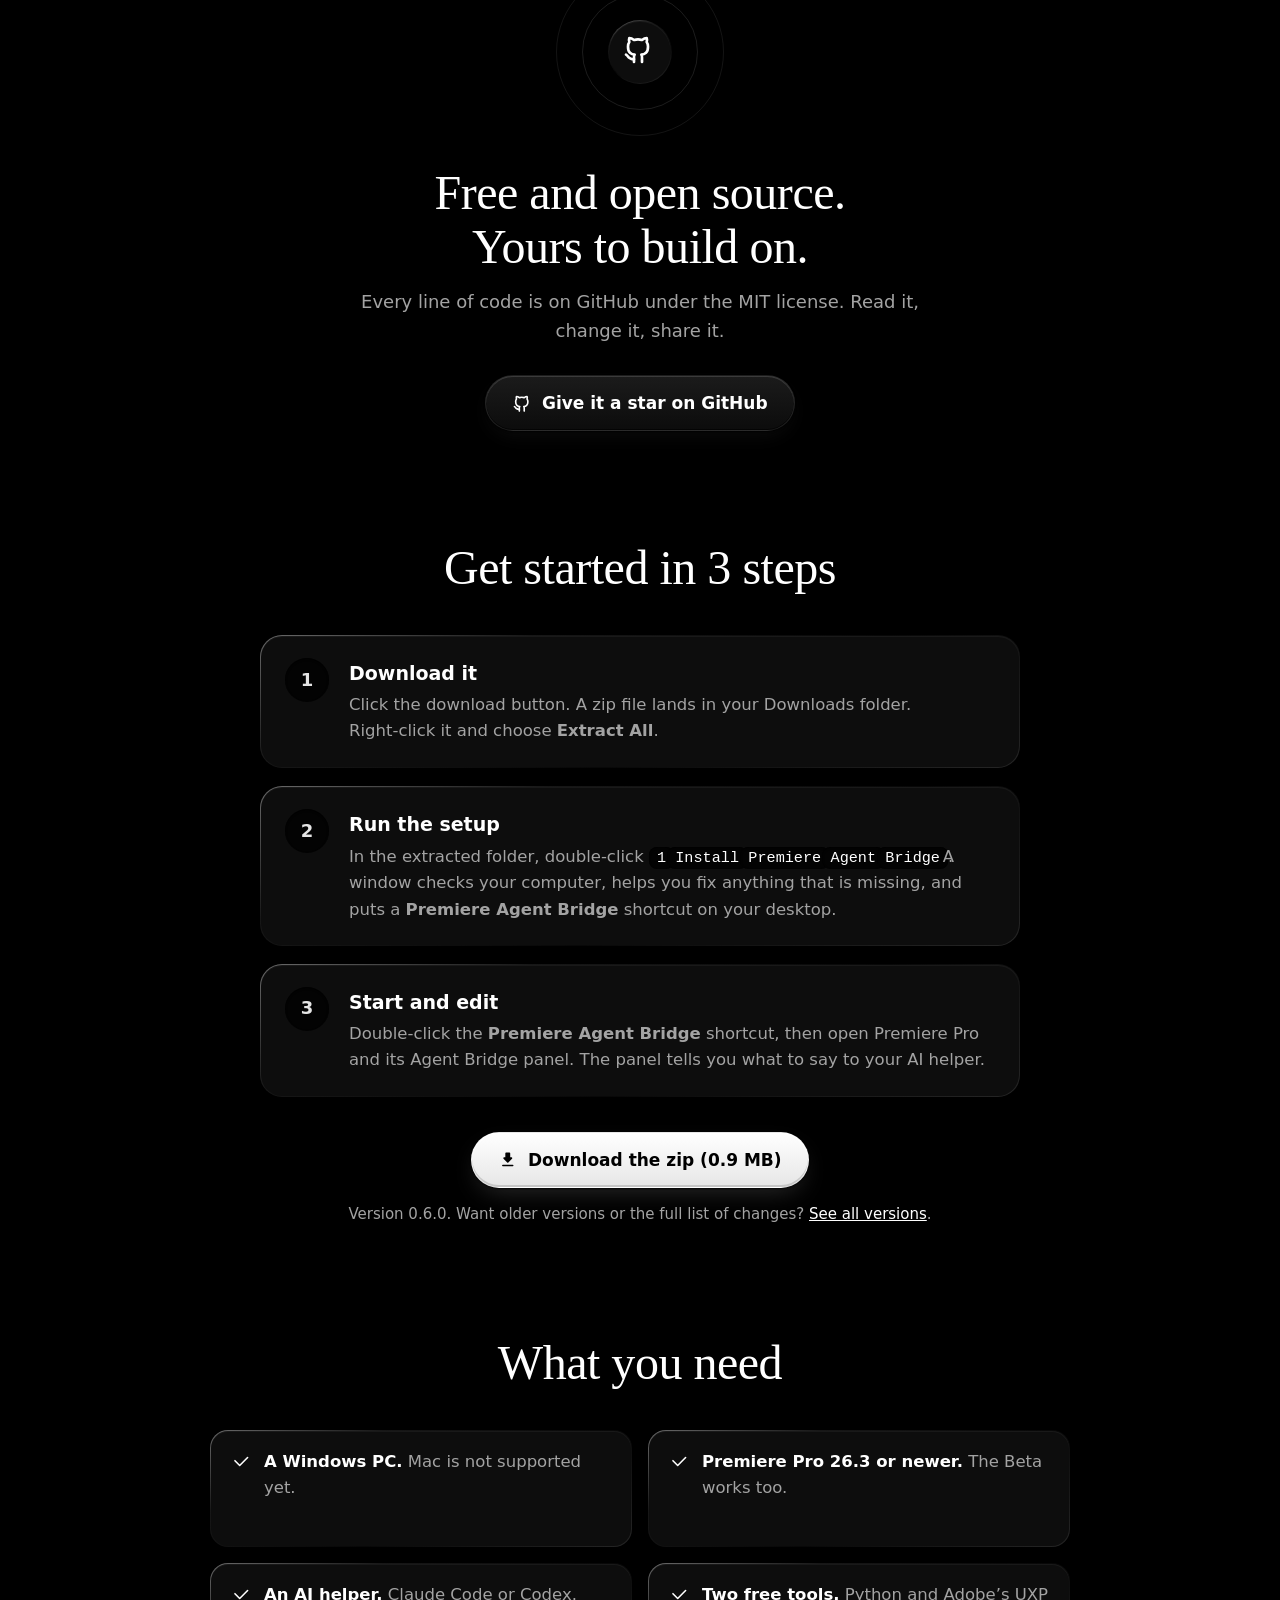
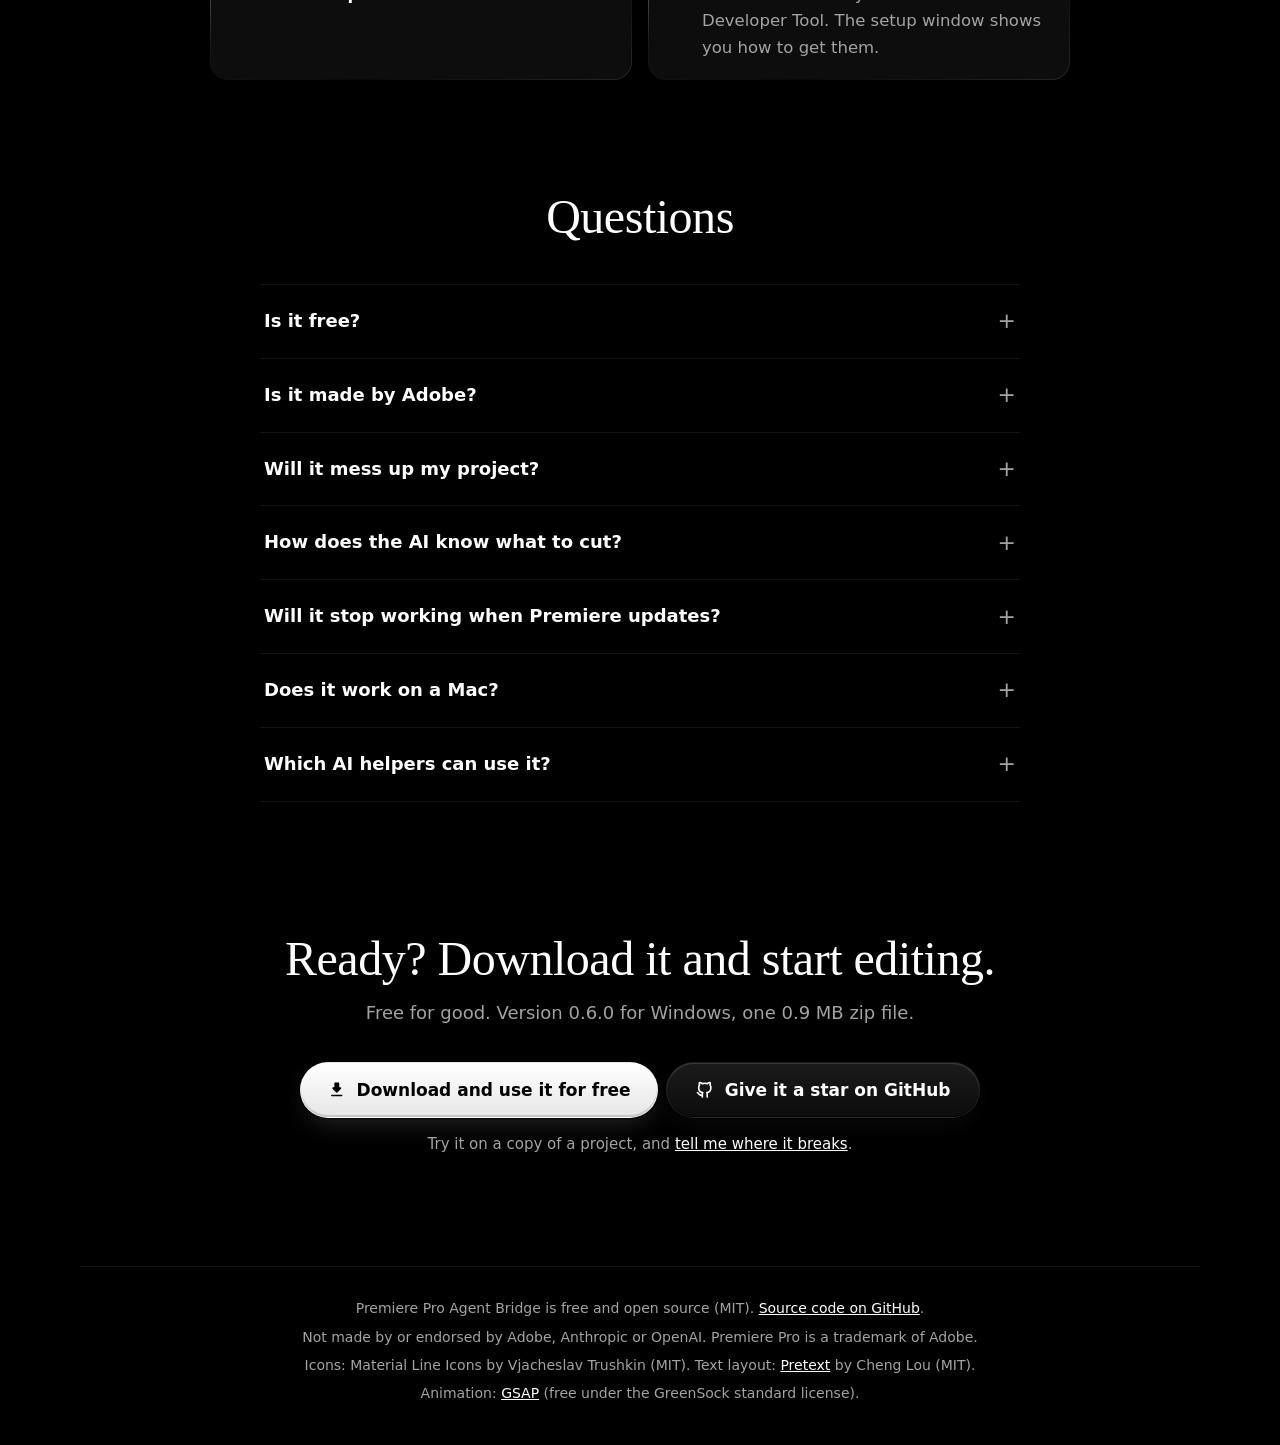
==== commit e3dc370e: "Landing page: download 0.6.0 Co-Authored-By: Claude Opus 5.5 <noreply@anthropic.com>" ====
--- a/docs/index.html
+++ b/docs/index.html
@@ -13,11 +13,12 @@
 <meta property="og:title" content="Premiere Pro Agent Bridge: let AI edit your videos in Premiere Pro">
 <meta property="og:description" content="Free and open source. You tell an AI helper what you want, and it edits your video in Premiere Pro for you.">
 <meta property="og:url" content="https://zeussheen.github.io/ppro-agent-bridge/">
-<meta property="og:image" content="https://zeussheen.github.io/ppro-agent-bridge/og-image.png?v=0.5.1">
+<meta property="og:image" content="https://zeussheen.github.io/ppro-agent-bridge/og-image.png?v=0.6.0">
 <meta property="og:image:width" content="1200">
 <meta property="og:image:height" content="630">
 <meta name="twitter:card" content="summary_large_image">
-<link rel="icon" type="image/svg+xml" href="data:image/svg+xml,%3Csvg xmlns='http://www.w3.org/2000/svg' viewBox='0 0 32 32'%3E%3Crect width='32' height='32' rx='8' fill='%23000000'/%3E%3Cg transform='translate(4 3)' fill='none' stroke='%23FFFFFF' stroke-width='2.4' stroke-linecap='round' stroke-linejoin='round'%3E%3Cpath d='M2 17h20'/%3E%3Cpath d='M4 17c1.5-5 4.5-8 8-8s6.5 3 8 8'/%3E%3Cpath d='M8 17v-6.3M12 17V9M16 17v-6.3'/%3E%3C/g%3E%3C/svg%3E">
+<link rel="icon" type="image/svg+xml" href="data:image/svg+xml,%3Csvg xmlns='http://www.w3.org/2000/svg' viewBox='0 0 256 256' width='256' height='256'%3E%3Cdefs%3E%3ClinearGradient id='rim' x1='0' y1='0' x2='1' y2='1'%3E%3Cstop offset='0' stop-color='%23fff' stop-opacity='0.55'/%3E%3Cstop offset='0.5' stop-color='%23fff' stop-opacity='0.12'/%3E%3Cstop offset='1' stop-color='%23fff' stop-opacity='0.26'/%3E%3C/linearGradient%3E%3CclipPath id='tile'%3E%3Crect width='256' height='256' rx='56'/%3E%3C/clipPath%3E%3C/defs%3E%3Crect width='256' height='256' rx='56' fill='%2314143F'/%3E%3Cg clip-path='url(%23tile)'%3E%3Cpath d='M0 96L64 96L64 160L176 160L176 208L0 208Z' fill='%239999FF'/%3E%3Cpath d='M80 96L256 96L256 208L192 208L192 144L80 144Z' fill='%23C2C2FF'/%3E%3C/g%3E%3Cpath d='M96 32H160V64L136 88V224H120V88L96 64Z' fill='%23FF7A1A'/%3E%3Crect width='256' height='256' rx='56' fill='none' stroke='url(%23rim)' stroke-width='2'%0A        vector-effect='non-scaling-stroke' clip-path='url(%23tile)'/%3E%3C/svg%3E">
+<link rel="icon" href="favicon.ico" sizes="16x16 24x24 32x32 48x48 64x64 128x128 256x256">
 <script type="application/ld+json">
 {
   "@context": "https://schema.org",
@@ -26,10 +27,10 @@
   "description": "A free, open-source tool that lets an AI helper like Claude Code or Codex edit videos in Adobe Premiere Pro.",
   "applicationCategory": "MultimediaApplication",
   "operatingSystem": "Windows",
-  "softwareVersion": "0.5.1",
+  "softwareVersion": "0.6.0",
   "license": "https://opensource.org/licenses/MIT",
   "url": "https://zeussheen.github.io/ppro-agent-bridge/",
-  "downloadUrl": "https://github.com/ZeusSheen/ppro-agent-bridge/releases/download/v0.5.1/ppro-agent-bridge-v0.5.1.zip",
+  "downloadUrl": "https://github.com/ZeusSheen/ppro-agent-bridge/releases/download/v0.6.0/ppro-agent-bridge-v0.6.0.zip",
   "codeRepository": "https://github.com/ZeusSheen/ppro-agent-bridge",
   "offers": { "@type": "Offer", "price": "0", "priceCurrency": "USD" }
 }
@@ -80,11 +81,8 @@
 /* top bar */
 .top { display: flex; align-items: center; justify-content: space-between; gap: 16px; padding: 22px 0; }
 .brand { display: flex; align-items: center; gap: 12px; text-decoration: none; font-weight: 650; font-size: 17px; }
-.mark {
-  display: grid; place-items: center; width: 42px; height: 42px; border-radius: 14px;
-  background: var(--el); box-shadow: var(--raise-sm); border: 1px solid var(--edge); color: var(--accent);
-}
-.mark svg { width: 24px; height: 24px; }
+.mark { display: block; width: 42px; height: 42px; flex: none; }
+.mark svg { display: block; width: 42px; height: 42px; }  /* the bridge icon: its own tile and glass rim */
 .links { display: flex; gap: 6px; flex-wrap: wrap; justify-content: flex-end; }
 .links a {
   text-decoration: none; color: var(--muted); font-size: 15px; padding: 8px 14px; border-radius: 12px;
@@ -157,6 +155,17 @@
   background: var(--el); border: 1px solid var(--edge); box-shadow: var(--raise-sm);
 }
 .core svg { width: 32px; height: 32px; }
+/* in the rings the icon is a disc: its square glass rim would show as flat caps at the top and bottom,
+   so it is hidden and the same diagonal rim is drawn round the circle instead */
+.core.brand-core { background: none; border: 0; box-shadow: none; overflow: hidden; }
+.core.brand-core svg { width: 64px; height: 64px; }
+.core.brand-core svg > rect:last-of-type { display: none; }
+.core.brand-core::after {
+  content: ""; position: absolute; inset: 0; border-radius: 50%; padding: 1px;
+  background: linear-gradient(135deg, rgba(255, 255, 255, 0.55), rgba(255, 255, 255, 0.12) 50%, rgba(255, 255, 255, 0.26));
+  -webkit-mask: linear-gradient(#000 0 0) content-box, linear-gradient(#000 0 0);
+  -webkit-mask-composite: xor; mask-composite: exclude;
+}
 @keyframes orbit { to { transform: rotate(360deg); } }
 
 /* hero: one serif sentence, one line, one button */
@@ -409,7 +418,7 @@
 
 /* glass rim: a thin edge of light, brightest at the top-left corner and fading round the sides, like the edge of a
    pane of glass - the fill stays black and nothing glows outside */
-.reason, .node, .back, .steps li, .need li, .phone, .core, .mark, .links a.gh {
+.reason, .node, .back, .steps li, .need li, .phone, .core:not(.brand-core), .links a.gh {
   border: 1px solid transparent;
   background:
     linear-gradient(var(--el), var(--el)) padding-box,
@@ -474,7 +483,8 @@
 <div class="wrap">
   <header class="top">
     <a class="brand" href="./">
-      <span class="mark" aria-hidden="true"><svg viewBox="0 0 24 24" fill="none" stroke="currentColor" stroke-width="2" stroke-linecap="round" stroke-linejoin="round"><path d="M2 17h20"/><path d="M4 17c1.5-5 4.5-8 8-8s6.5 3 8 8"/><path d="M8 17v-6.3M12 17V9M16 17v-6.3"/></svg></span>
+      <span class="mark" aria-hidden="true"><svg aria-hidden="true" focusable="false" xmlns="http://www.w3.org/2000/svg" viewBox="0 0 256 256"><defs><linearGradient id="rim-24" x1="0" y1="0" x2="1" y2="1"><stop offset="0" stop-color="#fff" stop-opacity="0.55"/><stop offset="0.5" stop-color="#fff" stop-opacity="0.12"/><stop offset="1" stop-color="#fff" stop-opacity="0.26"/></linearGradient><clipPath id="tile-24"><rect width="256" height="256" rx="56"/></clipPath></defs><rect width="256" height="256" rx="56" fill="#14143F"/><g clip-path="url(#tile-24)"><path d="M0 96L64 96L64 160L176 160L176 208L0 208Z" fill="#9999FF"/><path d="M80 96L256 96L256 208L192 208L192 144L80 144Z" fill="#C2C2FF"/></g><path d="M96 32H160V64L136 88V224H120V88L96 64Z" fill="#FF7A1A"/><rect width="256" height="256" rx="56" fill="none" stroke="url(#rim-24)" stroke-width="2"
+        vector-effect="non-scaling-stroke" clip-path="url(#tile-24)"/></svg></span>
       Premiere Pro Agent Bridge
     </a>
     <nav class="links" aria-label="Page">
@@ -491,12 +501,13 @@
       <div class="orbit" aria-hidden="true">
         <span class="ring r1"></span><span class="ring r2"></span>
         <span class="spin s1"><span class="sat"></span></span><span class="spin s2"><span class="sat"></span></span>
-        <span class="core"><svg viewBox="0 0 24 24" fill="none" stroke="currentColor" stroke-width="2" stroke-linecap="round" stroke-linejoin="round"><path d="M2 17h20"/><path d="M4 17c1.5-5 4.5-8 8-8s6.5 3 8 8"/><path d="M8 17v-6.3M12 17V9M16 17v-6.3"/></svg></span>
+        <span class="core brand-core"><svg aria-hidden="true" focusable="false" xmlns="http://www.w3.org/2000/svg" viewBox="0 0 256 256"><defs><linearGradient id="rim-25" x1="0" y1="0" x2="1" y2="1"><stop offset="0" stop-color="#fff" stop-opacity="0.55"/><stop offset="0.5" stop-color="#fff" stop-opacity="0.12"/><stop offset="1" stop-color="#fff" stop-opacity="0.26"/></linearGradient><clipPath id="tile-25"><rect width="256" height="256" rx="56"/></clipPath></defs><rect width="256" height="256" rx="56" fill="#14143F"/><g clip-path="url(#tile-25)"><path d="M0 96L64 96L64 160L176 160L176 208L0 208Z" fill="#9999FF"/><path d="M80 96L256 96L256 208L192 208L192 144L80 144Z" fill="#C2C2FF"/></g><path d="M96 32H160V64L136 88V224H120V88L96 64Z" fill="#FF7A1A"/><rect width="256" height="256" rx="56" fill="none" stroke="url(#rim-25)" stroke-width="2"
+        vector-effect="non-scaling-stroke" clip-path="url(#tile-25)"/></svg></span>
       </div>
       <h1>Let AI edit your videos in Premiere Pro.</h1>
       <p class="lead">You tell an AI helper what you want. It does the editing for you. You stay in charge.</p>
-      <a class="btn primary" href="https://github.com/ZeusSheen/ppro-agent-bridge/releases/download/v0.5.1/ppro-agent-bridge-v0.5.1.zip"><span class="ic" aria-hidden="true"><svg xmlns="http://www.w3.org/2000/svg" width="1em" height="1em" viewBox="0 0 24 24"><g stroke="currentColor" stroke-linecap="round" stroke-linejoin="round" stroke-width="2"><path fill="currentColor" fill-opacity="0" stroke-dasharray="20" d="M12 4h2v6h2.5l-4.5 4.5M12 4h-2v6h-2.5l4.5 4.5"><animate fill="freeze" attributeName="stroke-dashoffset" dur="0.5s" values="20;0"/><animate fill="freeze" attributeName="fill-opacity" begin="0.7s" dur="0.4s" to="1"/></path><path fill="none" stroke-dasharray="14" stroke-dashoffset="14" d="M6 19h12"><animate fill="freeze" attributeName="stroke-dashoffset" begin="0.5s" dur="0.2s" to="0"/></path></g></svg></span>Download and use it for free</a>
-      <p class="hero-meta">Free &middot; Open source &middot; Windows &middot; 0.5 MB &nbsp;&middot;&nbsp; <a class="star-link gh-star" href="https://github.com/ZeusSheen/ppro-agent-bridge" target="_blank" rel="noopener">&#9733; Give it a star on GitHub</a></p>
+      <a class="btn primary" href="https://github.com/ZeusSheen/ppro-agent-bridge/releases/download/v0.6.0/ppro-agent-bridge-v0.6.0.zip"><span class="ic" aria-hidden="true"><svg xmlns="http://www.w3.org/2000/svg" width="1em" height="1em" viewBox="0 0 24 24"><g stroke="currentColor" stroke-linecap="round" stroke-linejoin="round" stroke-width="2"><path fill="currentColor" fill-opacity="0" stroke-dasharray="20" d="M12 4h2v6h2.5l-4.5 4.5M12 4h-2v6h-2.5l4.5 4.5"><animate fill="freeze" attributeName="stroke-dashoffset" dur="0.5s" values="20;0"/><animate fill="freeze" attributeName="fill-opacity" begin="0.7s" dur="0.4s" to="1"/></path><path fill="none" stroke-dasharray="14" stroke-dashoffset="14" d="M6 19h12"><animate fill="freeze" attributeName="stroke-dashoffset" begin="0.5s" dur="0.2s" to="0"/></path></g></svg></span>Download and use it for free</a>
+      <p class="hero-meta">Free &middot; Open source &middot; Windows &middot; 0.9 MB &nbsp;&middot;&nbsp; <a class="star-link gh-star" href="https://github.com/ZeusSheen/ppro-agent-bridge" target="_blank" rel="noopener">&#9733; Give it a star on GitHub</a></p>
       <div class="works-with" aria-label="Works with">
         <span class="label">Works with</span>
         <span class="pill">Claude Code</span><span class="pill">Codex</span><span class="pill">Premiere Pro 26.3+</span><span class="pill">Whisper</span>
@@ -625,11 +636,11 @@
       <h2 id="start-h">Get started in 3 steps</h2>
       <ol class="steps">
         <li><span class="num">1</span><div><h3>Download it</h3><p>Click the download button. A zip file lands in your Downloads folder. Right-click it and choose <b>Extract All</b>.</p></div></li>
-        <li><span class="num">2</span><div><h3>Run the setup</h3><p>Double-click <code>setup_bridge.bat</code>. A window checks your computer and helps you fix anything that is missing.</p></div></li>
-        <li><span class="num">3</span><div><h3>Start and edit</h3><p>Double-click <code>start_bridge.bat</code>, then open Premiere Pro. Now ask your AI helper to edit.</p></div></li>
+        <li><span class="num">2</span><div><h3>Run the setup</h3><p>In the extracted folder, double-click <code>1 Install Premiere Agent Bridge</code>. A window checks your computer, helps you fix anything that is missing, and puts a <b>Premiere Agent Bridge</b> shortcut on your desktop.</p></div></li>
+        <li><span class="num">3</span><div><h3>Start and edit</h3><p>Double-click the <b>Premiere Agent Bridge</b> shortcut, then open Premiere Pro and its Agent Bridge panel. The panel tells you what to say to your AI helper.</p></div></li>
       </ol>
-      <p class="after"><a class="btn primary" href="https://github.com/ZeusSheen/ppro-agent-bridge/releases/download/v0.5.1/ppro-agent-bridge-v0.5.1.zip"><span class="ic" aria-hidden="true"><svg xmlns="http://www.w3.org/2000/svg" width="1em" height="1em" viewBox="0 0 24 24"><g stroke="currentColor" stroke-linecap="round" stroke-linejoin="round" stroke-width="2"><path fill="currentColor" fill-opacity="0" stroke-dasharray="20" d="M12 4h2v6h2.5l-4.5 4.5M12 4h-2v6h-2.5l4.5 4.5"><animate fill="freeze" attributeName="stroke-dashoffset" dur="0.5s" values="20;0"/><animate fill="freeze" attributeName="fill-opacity" begin="0.7s" dur="0.4s" to="1"/></path><path fill="none" stroke-dasharray="14" stroke-dashoffset="14" d="M6 19h12"><animate fill="freeze" attributeName="stroke-dashoffset" begin="0.5s" dur="0.2s" to="0"/></path></g></svg></span>Download the zip (0.5 MB)</a></p>
-      <p class="after-note">Version 0.5.1. Want older versions or the full list of changes? <a href="https://github.com/ZeusSheen/ppro-agent-bridge/releases">See all versions</a>.</p>
+      <p class="after"><a class="btn primary" href="https://github.com/ZeusSheen/ppro-agent-bridge/releases/download/v0.6.0/ppro-agent-bridge-v0.6.0.zip"><span class="ic" aria-hidden="true"><svg xmlns="http://www.w3.org/2000/svg" width="1em" height="1em" viewBox="0 0 24 24"><g stroke="currentColor" stroke-linecap="round" stroke-linejoin="round" stroke-width="2"><path fill="currentColor" fill-opacity="0" stroke-dasharray="20" d="M12 4h2v6h2.5l-4.5 4.5M12 4h-2v6h-2.5l4.5 4.5"><animate fill="freeze" attributeName="stroke-dashoffset" dur="0.5s" values="20;0"/><animate fill="freeze" attributeName="fill-opacity" begin="0.7s" dur="0.4s" to="1"/></path><path fill="none" stroke-dasharray="14" stroke-dashoffset="14" d="M6 19h12"><animate fill="freeze" attributeName="stroke-dashoffset" begin="0.5s" dur="0.2s" to="0"/></path></g></svg></span>Download the zip (0.9 MB)</a></p>
+      <p class="after-note">Version 0.6.0. Want older versions or the full list of changes? <a href="https://github.com/ZeusSheen/ppro-agent-bridge/releases">See all versions</a>.</p>
     </section>
 
     <section id="need" aria-labelledby="need-h">
@@ -657,9 +668,9 @@
 
     <section class="final" aria-labelledby="final-h">
       <h2 id="final-h">Ready? Download it and start editing.</h2>
-      <p class="sub">Free for good. Version 0.5.1 for Windows, one 0.5 MB zip file.</p>
+      <p class="sub">Free for good. Version 0.6.0 for Windows, one 0.9 MB zip file.</p>
       <div class="cta">
-        <a class="btn primary" href="https://github.com/ZeusSheen/ppro-agent-bridge/releases/download/v0.5.1/ppro-agent-bridge-v0.5.1.zip"><span class="ic" aria-hidden="true"><svg xmlns="http://www.w3.org/2000/svg" width="1em" height="1em" viewBox="0 0 24 24"><g stroke="currentColor" stroke-linecap="round" stroke-linejoin="round" stroke-width="2"><path fill="currentColor" fill-opacity="0" stroke-dasharray="20" d="M12 4h2v6h2.5l-4.5 4.5M12 4h-2v6h-2.5l4.5 4.5"><animate fill="freeze" attributeName="stroke-dashoffset" dur="0.5s" values="20;0"/><animate fill="freeze" attributeName="fill-opacity" begin="0.7s" dur="0.4s" to="1"/></path><path fill="none" stroke-dasharray="14" stroke-dashoffset="14" d="M6 19h12"><animate fill="freeze" attributeName="stroke-dashoffset" begin="0.5s" dur="0.2s" to="0"/></path></g></svg></span>Download and use it for free</a>
+        <a class="btn primary" href="https://github.com/ZeusSheen/ppro-agent-bridge/releases/download/v0.6.0/ppro-agent-bridge-v0.6.0.zip"><span class="ic" aria-hidden="true"><svg xmlns="http://www.w3.org/2000/svg" width="1em" height="1em" viewBox="0 0 24 24"><g stroke="currentColor" stroke-linecap="round" stroke-linejoin="round" stroke-width="2"><path fill="currentColor" fill-opacity="0" stroke-dasharray="20" d="M12 4h2v6h2.5l-4.5 4.5M12 4h-2v6h-2.5l4.5 4.5"><animate fill="freeze" attributeName="stroke-dashoffset" dur="0.5s" values="20;0"/><animate fill="freeze" attributeName="fill-opacity" begin="0.7s" dur="0.4s" to="1"/></path><path fill="none" stroke-dasharray="14" stroke-dashoffset="14" d="M6 19h12"><animate fill="freeze" attributeName="stroke-dashoffset" begin="0.5s" dur="0.2s" to="0"/></path></g></svg></span>Download and use it for free</a>
         <a class="btn gh-star" href="https://github.com/ZeusSheen/ppro-agent-bridge" target="_blank" rel="noopener"><span class="ic" aria-hidden="true"><svg xmlns="http://www.w3.org/2000/svg" width="1em" height="1em" viewBox="0 0 24 24"><g fill="none" stroke="currentColor" stroke-linecap="round" stroke-linejoin="round" stroke-width="2"><path stroke-dasharray="32" d="M12 4c1.67 0 2.61 0.4 3 0.5c0.53 -0.43 1.94 -1.5 3.5 -1.5c0.34 1 0.29 2.22 0 3c0.75 1 1 2 1 3.5c0 2.19 -0.48 3.58 -1.5 4.5c-1.02 0.92 -2.11 1.37 -3.5 1.5c0.65 0.54 0.5 1.87 0.5 2.5c0 0.73 0 3 0 3M12 4c-1.67 0 -2.61 0.4 -3 0.5c-0.53 -0.43 -1.94 -1.5 -3.5 -1.5c-0.34 1 -0.29 2.22 0 3c-0.75 1 -1 2 -1 3.5c0 2.19 0.48 3.58 1.5 4.5c1.02 0.92 2.11 1.37 3.5 1.5c-0.65 0.54 -0.5 1.87 -0.5 2.5c0 0.73 0 3 0 3"><animate fill="freeze" attributeName="stroke-dashoffset" dur="0.6s" values="32;0"/></path><path stroke-dasharray="10" stroke-dashoffset="10" d="M9 19c-1.41 0 -2.84 -0.56 -3.69 -1.19c-0.84 -0.63 -1.09 -1.66 -2.31 -2.31"><animate fill="freeze" attributeName="stroke-dashoffset" begin="0.7s" dur="0.2s" to="0"/></path></g></svg></span>Give it a star on GitHub</a>
       </div>
       <p class="after-note">Try it on a copy of a project, and <a href="https://github.com/ZeusSheen/ppro-agent-bridge/issues">tell me where it breaks</a>.</p>
@@ -710,7 +721,7 @@
               <p class="end-line">So I built my own piece of string.</p>
               <p class="end-sub">It hands the repetitive part of editing to AI: flubbed takes, long pauses, B-roll in the right spot. You keep the decisions.</p>
               <div class="end-actions">
-                <a class="btn primary" href="https://github.com/ZeusSheen/ppro-agent-bridge/releases/download/v0.5.1/ppro-agent-bridge-v0.5.1.zip"><span class="ic" aria-hidden="true"><svg xmlns="http://www.w3.org/2000/svg" width="1em" height="1em" viewBox="0 0 24 24"><g stroke="currentColor" stroke-linecap="round" stroke-linejoin="round" stroke-width="2"><path fill="currentColor" fill-opacity="0" stroke-dasharray="20" d="M12 4h2v6h2.5l-4.5 4.5M12 4h-2v6h-2.5l4.5 4.5"><animate fill="freeze" attributeName="stroke-dashoffset" dur="0.5s" values="20;0"/><animate fill="freeze" attributeName="fill-opacity" begin="0.7s" dur="0.4s" to="1"/></path><path fill="none" stroke-dasharray="14" stroke-dashoffset="14" d="M6 19h12"><animate fill="freeze" attributeName="stroke-dashoffset" begin="0.5s" dur="0.2s" to="0"/></path></g></svg></span>Download and use it for free</a>
+                <a class="btn primary" href="https://github.com/ZeusSheen/ppro-agent-bridge/releases/download/v0.6.0/ppro-agent-bridge-v0.6.0.zip"><span class="ic" aria-hidden="true"><svg xmlns="http://www.w3.org/2000/svg" width="1em" height="1em" viewBox="0 0 24 24"><g stroke="currentColor" stroke-linecap="round" stroke-linejoin="round" stroke-width="2"><path fill="currentColor" fill-opacity="0" stroke-dasharray="20" d="M12 4h2v6h2.5l-4.5 4.5M12 4h-2v6h-2.5l4.5 4.5"><animate fill="freeze" attributeName="stroke-dashoffset" dur="0.5s" values="20;0"/><animate fill="freeze" attributeName="fill-opacity" begin="0.7s" dur="0.4s" to="1"/></path><path fill="none" stroke-dasharray="14" stroke-dashoffset="14" d="M6 19h12"><animate fill="freeze" attributeName="stroke-dashoffset" begin="0.5s" dur="0.2s" to="0"/></path></g></svg></span>Download and use it for free</a>
                 <button type="button" class="btn" data-story-close>Continue to the page</button>
               </div>
             </div>
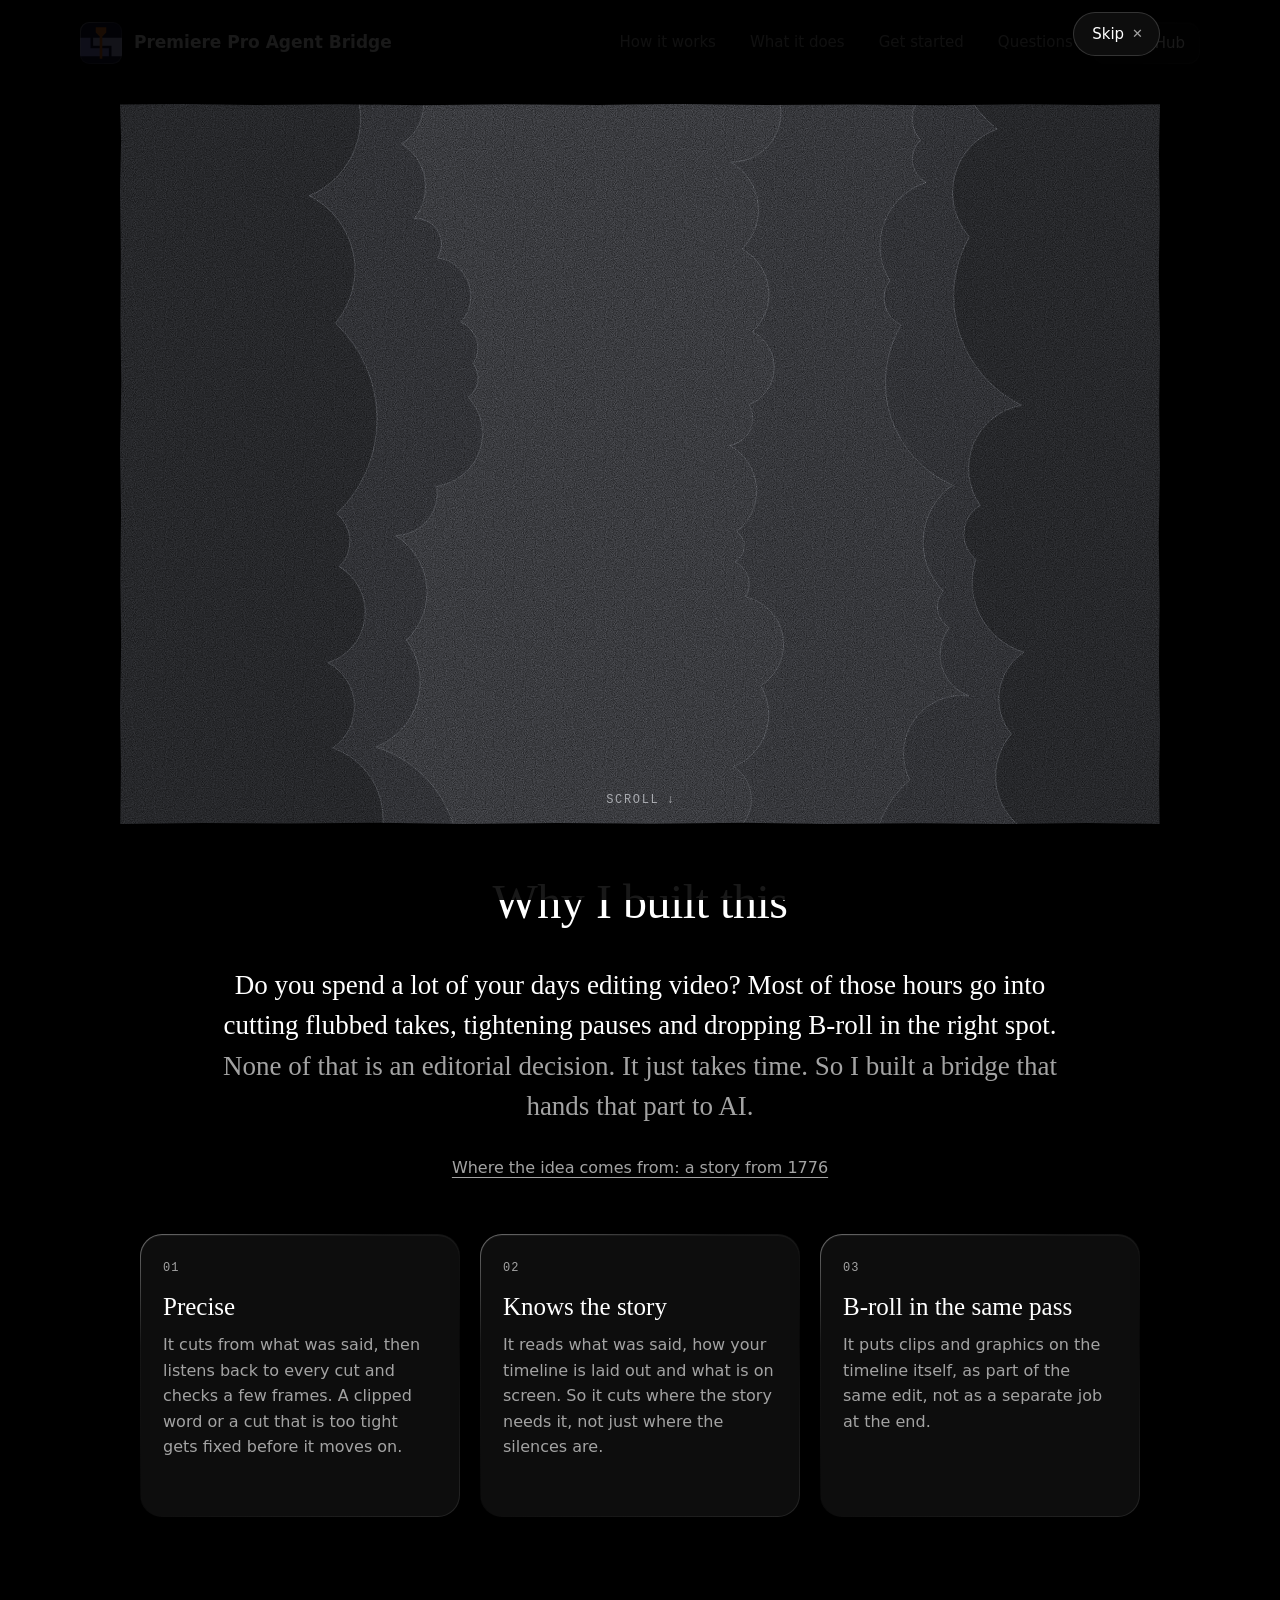
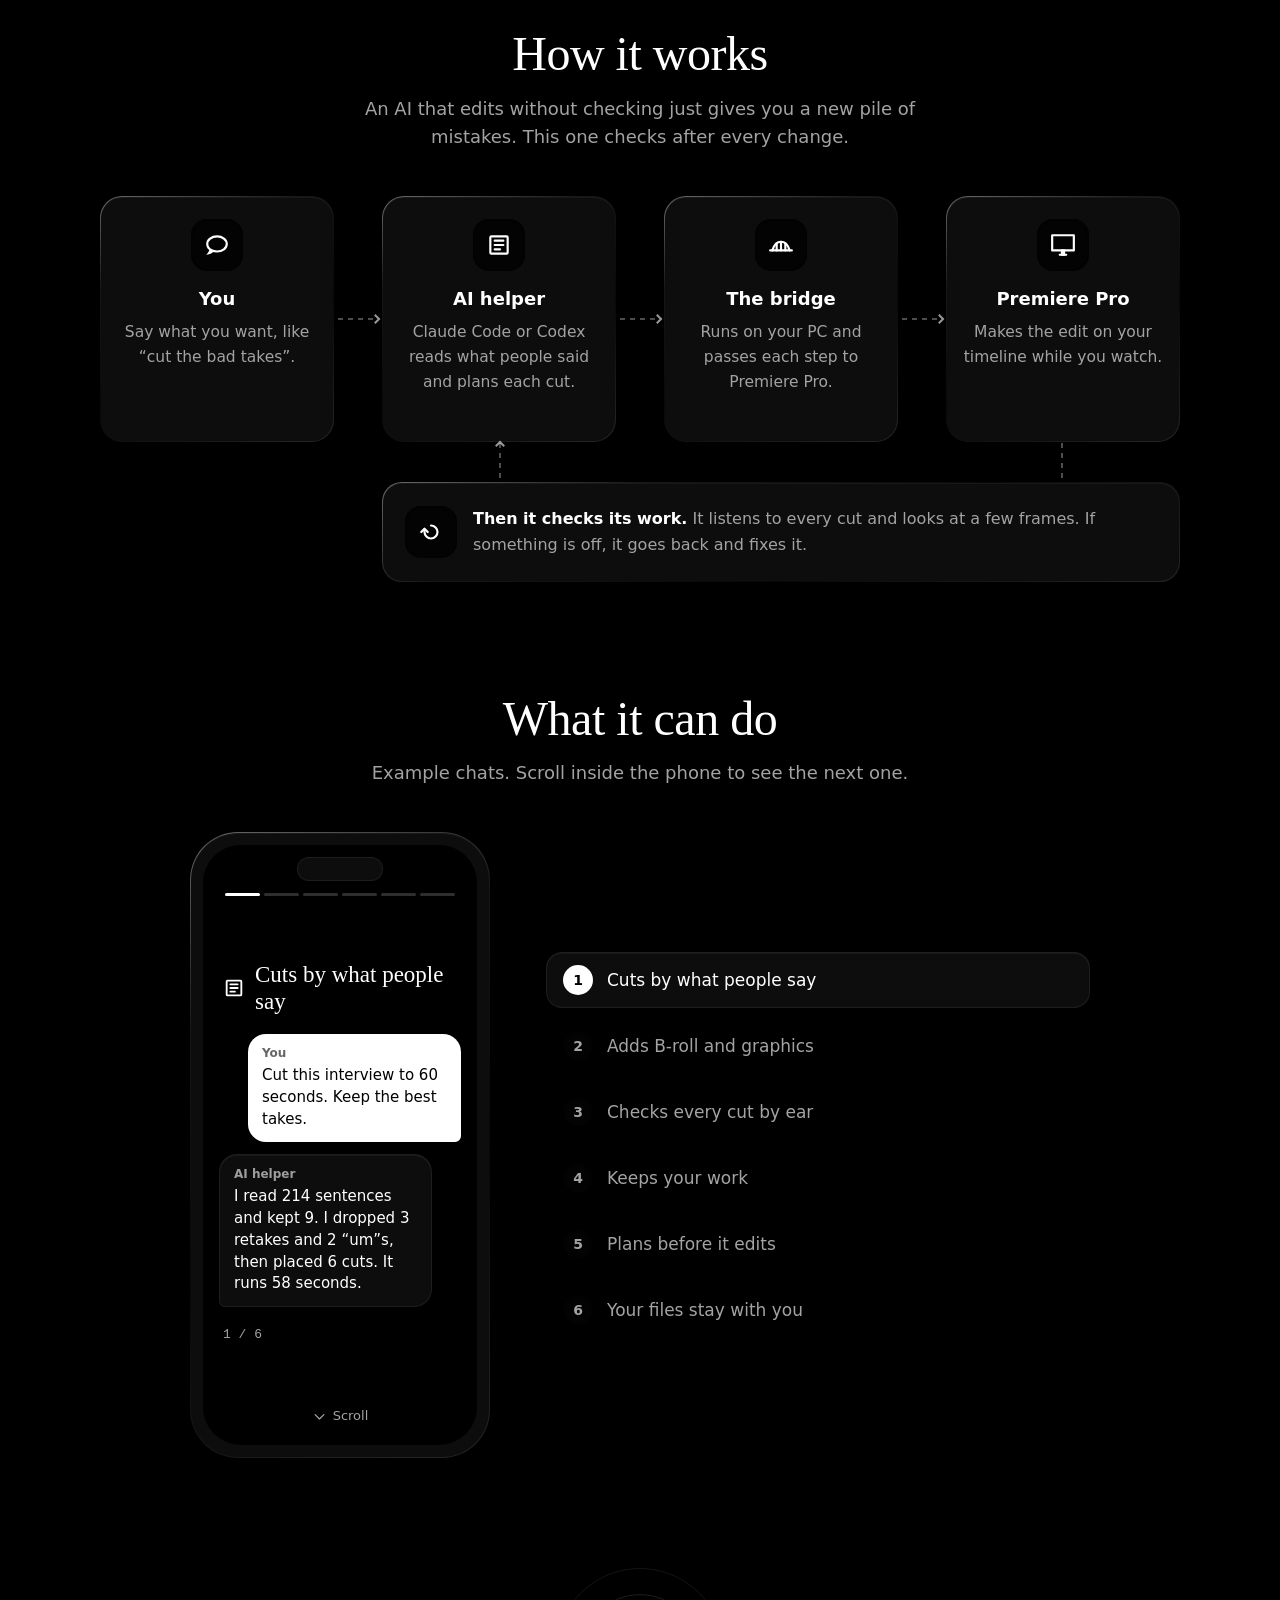
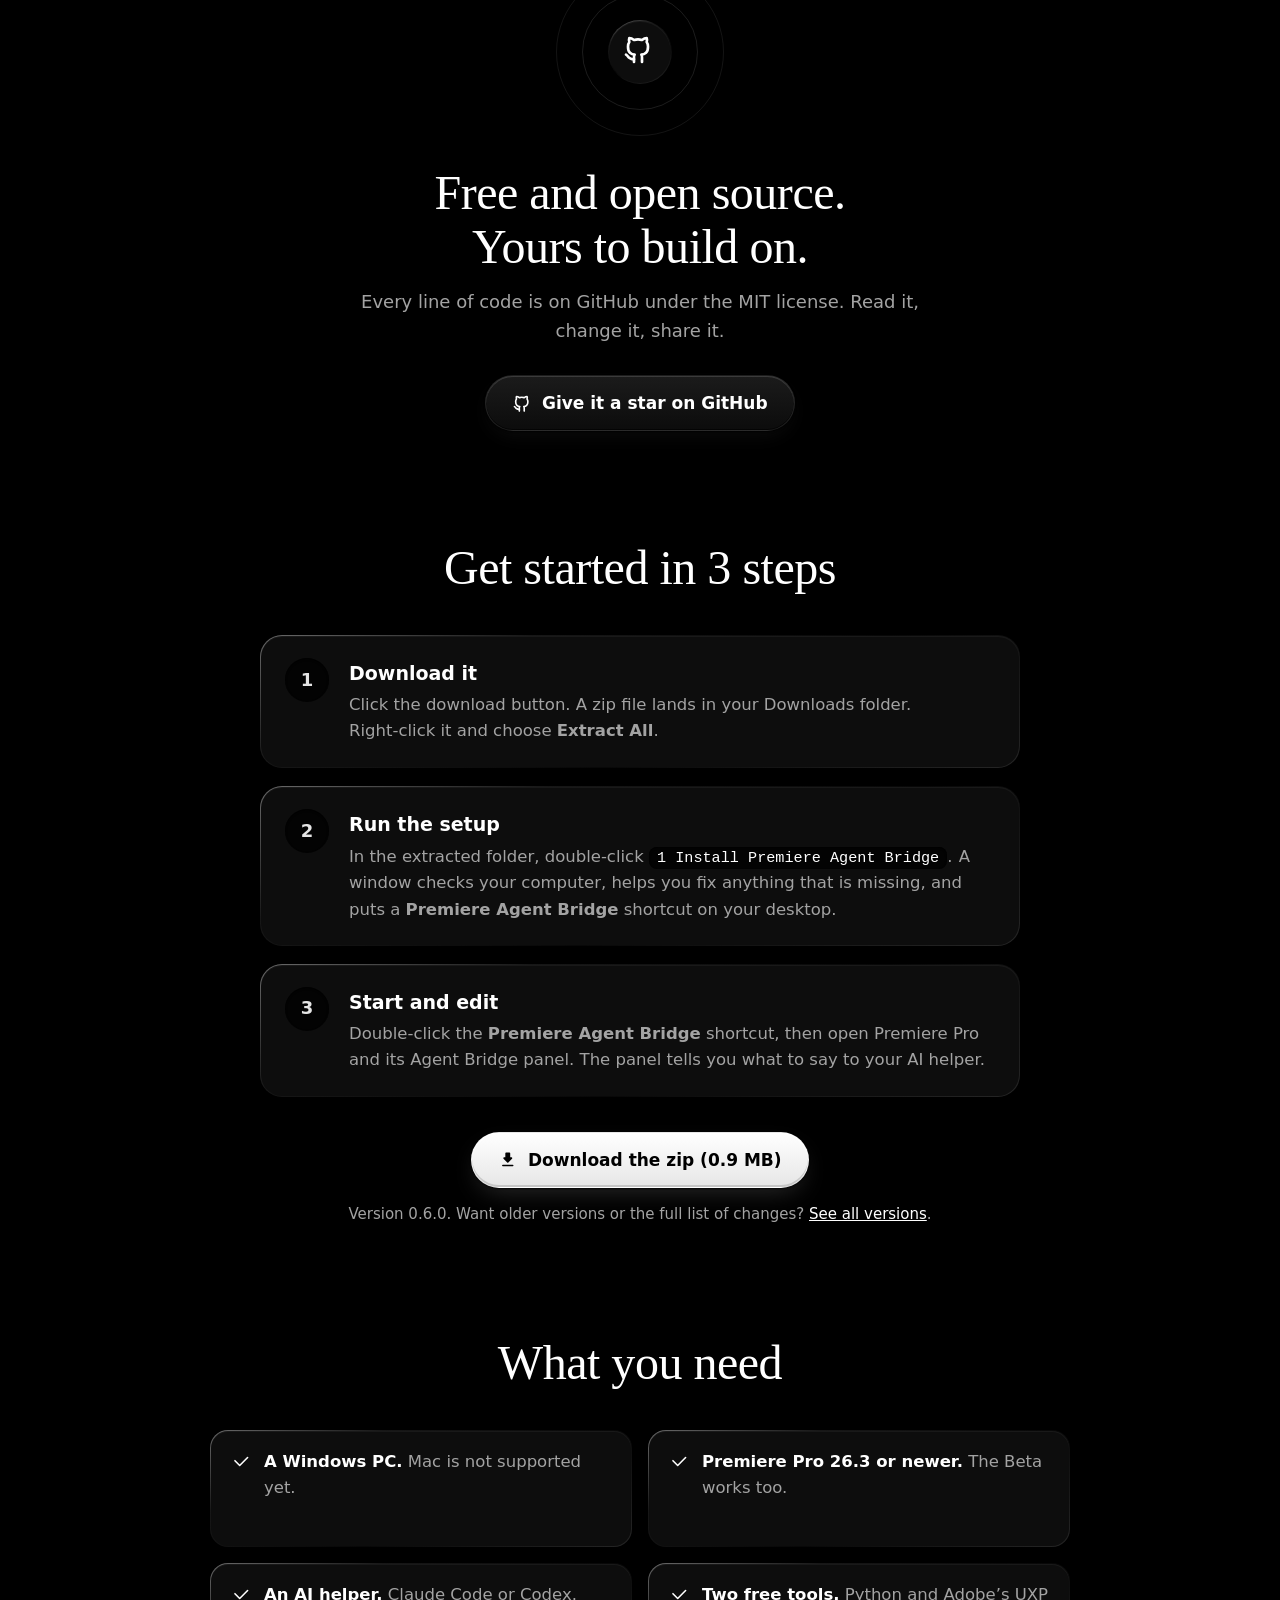
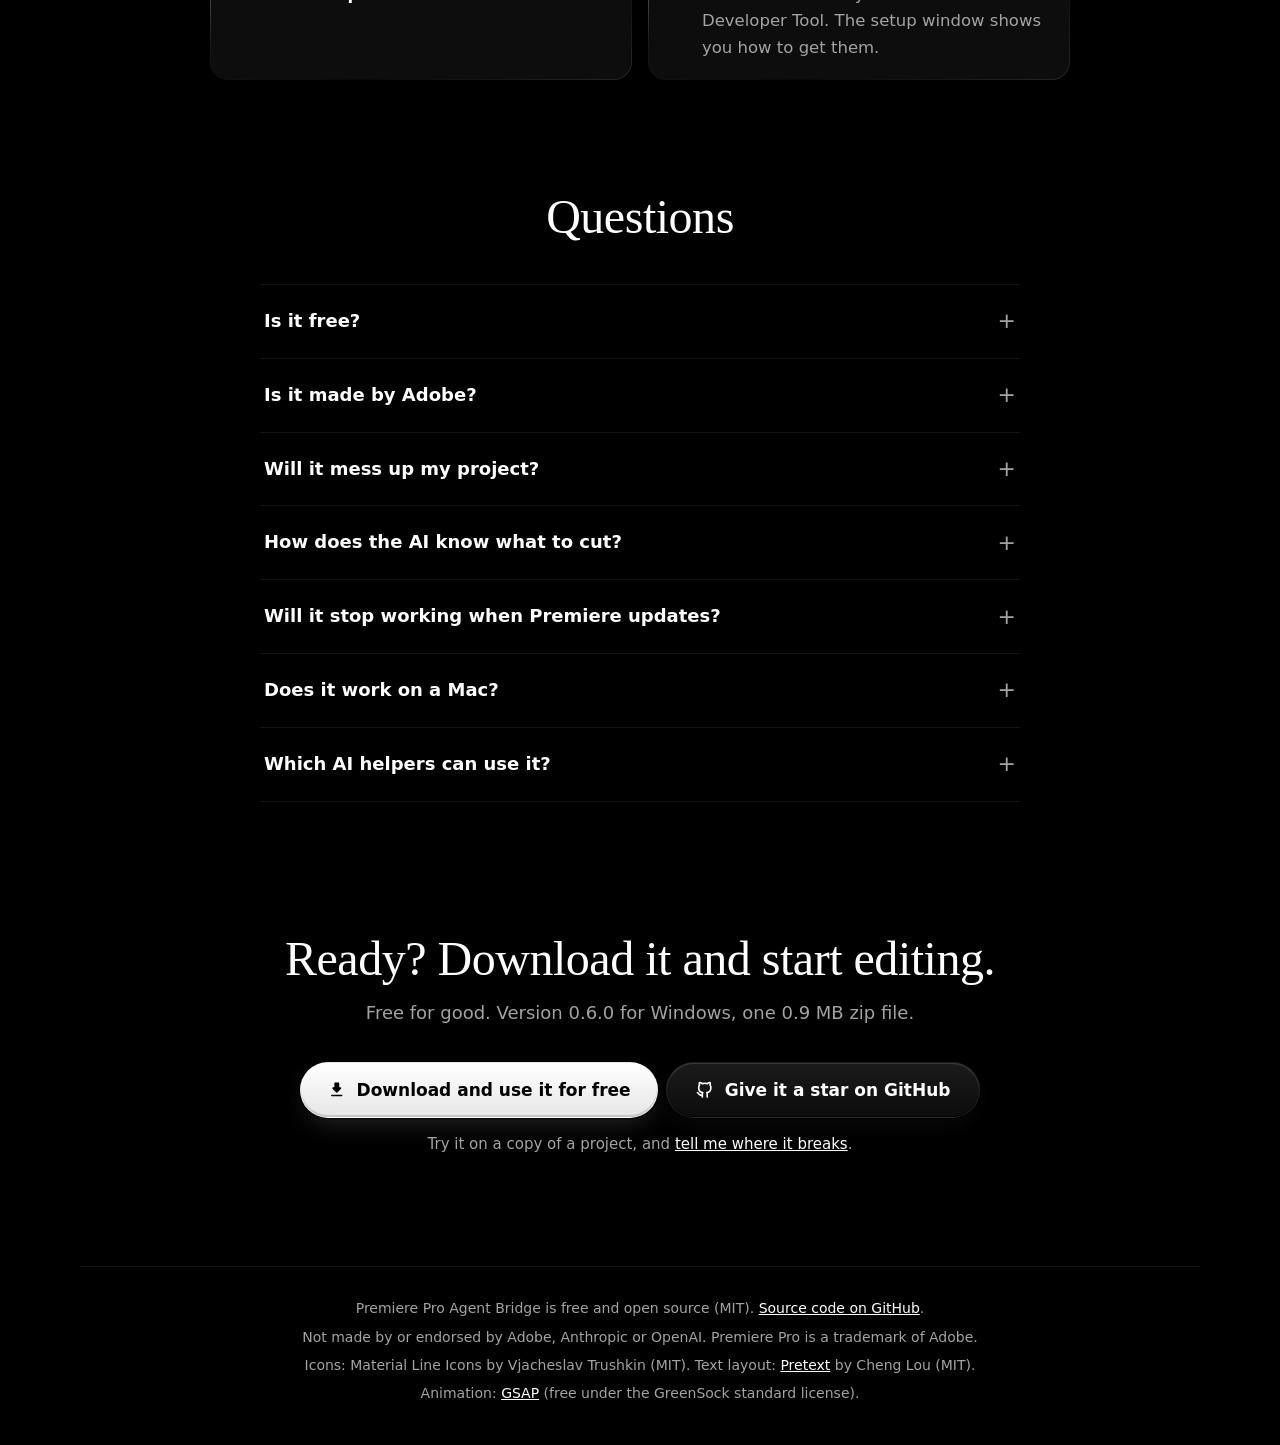
==== commit 42dd5809: "Landing page: a <code> chip with spaces moves as one word build() split every text node at its space" ====
--- a/docs/index.html
+++ b/docs/index.html
@@ -850,17 +850,37 @@
 function px(v) { return parseFloat(v) || 0; }
 function fontOf(cs) { return `${cs.fontStyle} ${cs.fontWeight} ${cs.fontSize} ${cs.fontFamily}`; }
 function widthOf(text, cs) {
-  return pretext.measureNaturalWidth(pretext.prepareWithSegments(text, fontOf(cs), { letterSpacing: px(cs.letterSpacing) }));
+  return pretext.measureNaturalWidth(pretext.prepare(text, fontOf(cs), { letterSpacing: px(cs.letterSpacing) }));
 }
 
 // One text block as Pretext rich-inline items: each word is an unbreakable item in its own font (with a chip's
 // padding, and anything touching it measured onto it), and each space is its own item, measured in its own font.
+// An element that doesn't wrap (a <code> chip, white-space: nowrap) is one word however many spaces it holds, as the
+// browser keeps it on one line, with its padding and border once at each end.
 function build(el) {
   const items = [], words = [];
   let word = null;
+  const edges = cs => px(cs.paddingLeft) + px(cs.paddingRight) + px(cs.borderLeftWidth) + px(cs.borderRightWidth);
+  function add(token, cs, piece, chip) {
+    for (const parent of [...piece.chain].reverse()) { const copy = parent.cloneNode(false); copy.append(piece.node); piece.node = copy; }
+    if (word) {
+      items[word.item].extraWidth += widthOf(token, cs) + chip;
+    } else {
+      word = { span: document.createElement('span'), item: items.length };
+      word.span.className = 'w';
+      items.push({ text: token, font: fontOf(cs), letterSpacing: px(cs.letterSpacing), break: 'never', extraWidth: chip });
+      words.push(word);
+    }
+    word.span.append(piece.node);
+  }
   (function walk(node, chain) {
     for (const child of node.childNodes) {
-      if (child.nodeType === 1) { walk(child, [...chain, child]); continue; }
+      if (child.nodeType === 1) {
+        const cs = getComputedStyle(child), text = child.textContent.trim().replace(/\s+/g, ' ');
+        if (cs.whiteSpace === 'nowrap' && text) add(text, cs, { node: child.cloneNode(true), chain }, edges(cs));
+        else walk(child, [...chain, child]);
+        continue;
+      }
       if (child.nodeType !== 3) continue;
       const host = chain.at(-1) || el, cs = getComputedStyle(host);
       for (const [token] of child.data.matchAll(/\s+|\S+/g)) {
@@ -869,19 +889,8 @@
           word = null;
           continue;
         }
-        const chip = host !== el && host.textContent.trim() === token
-          ? px(cs.paddingLeft) + px(cs.paddingRight) + px(cs.borderLeftWidth) + px(cs.borderRightWidth) : 0;
-        let piece = document.createTextNode(token);
-        for (const parent of [...chain].reverse()) { const copy = parent.cloneNode(false); copy.append(piece); piece = copy; }
-        if (word) {
-          items[word.item].extraWidth += widthOf(token, cs) + chip;
-        } else {
-          word = { span: document.createElement('span'), item: items.length };
-          word.span.className = 'w';
-          items.push({ text: token, font: fontOf(cs), letterSpacing: px(cs.letterSpacing), break: 'never', extraWidth: chip });
-          words.push(word);
-        }
-        word.span.append(piece);
+        const chip = host !== el && host.textContent.trim() === token ? edges(cs) : 0;
+        add(token, cs, { node: document.createTextNode(token), chain }, chip);
       }
     }
   })(el, []);
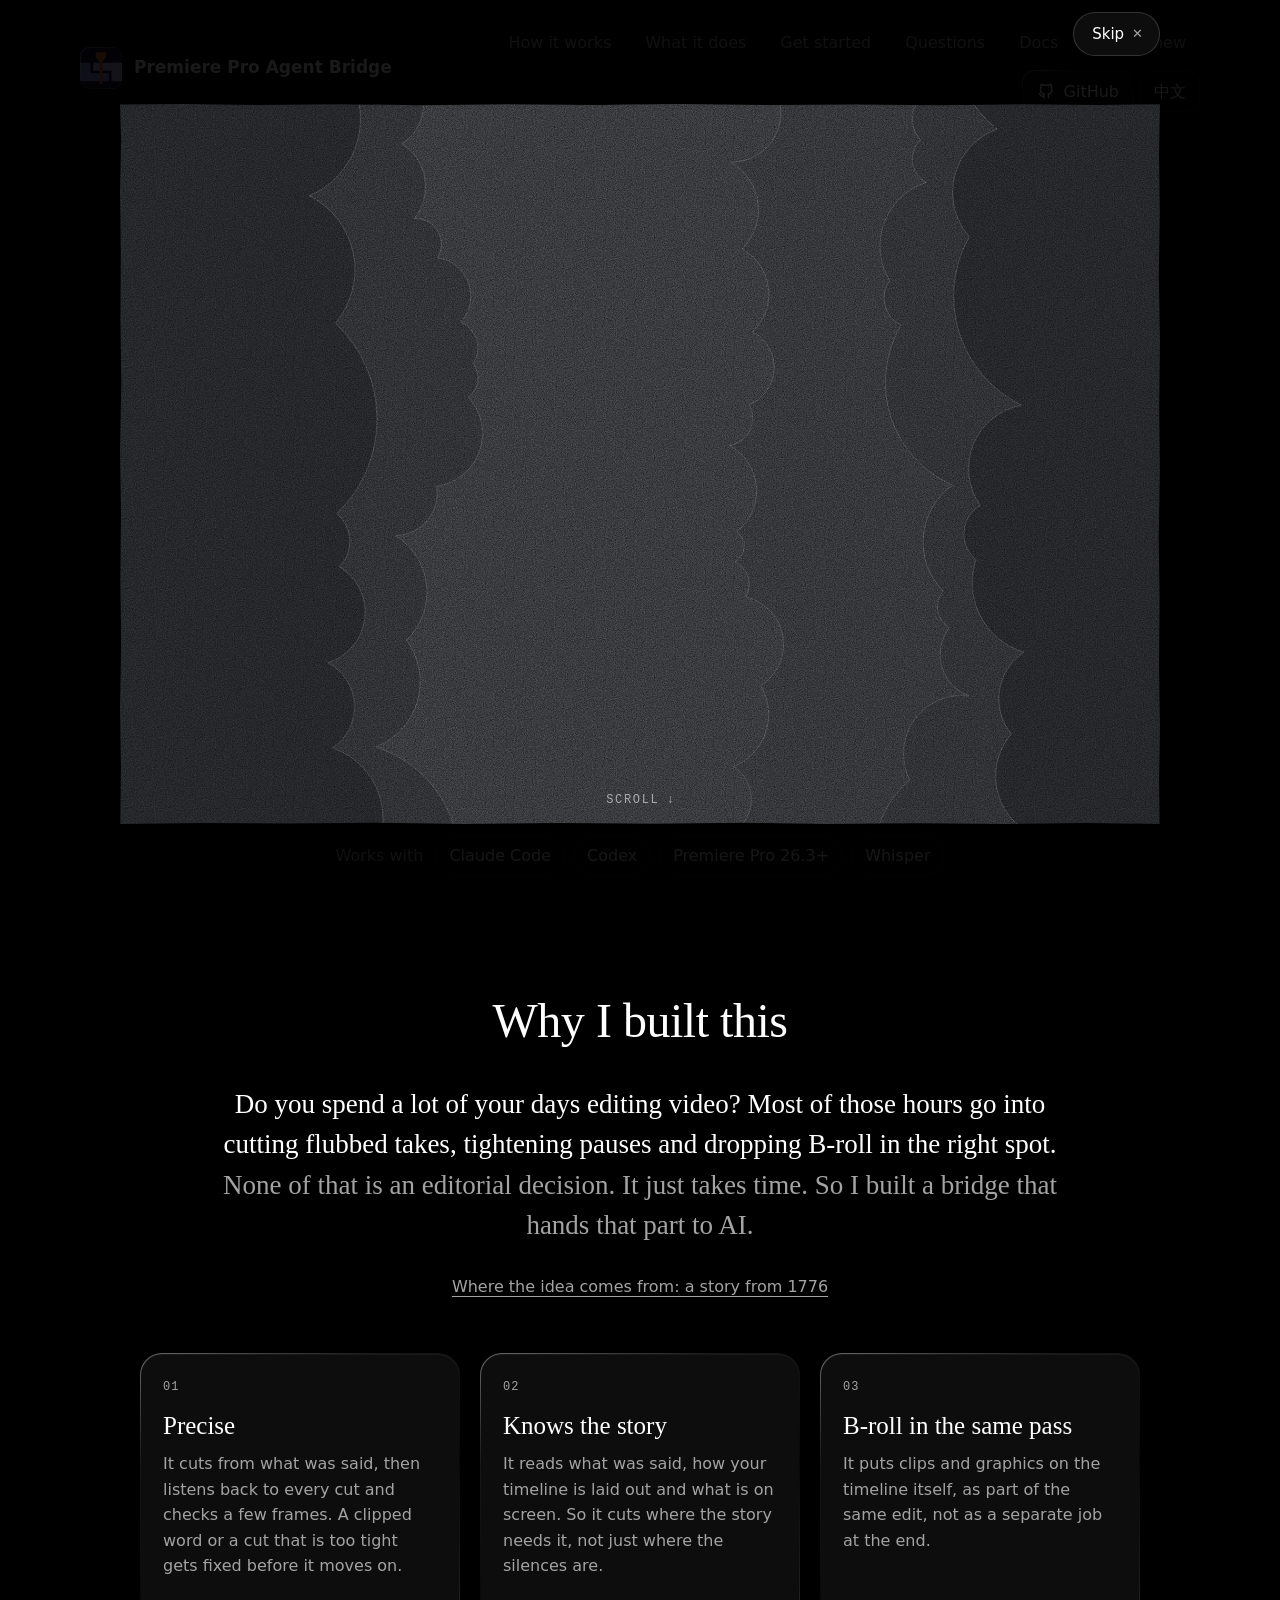
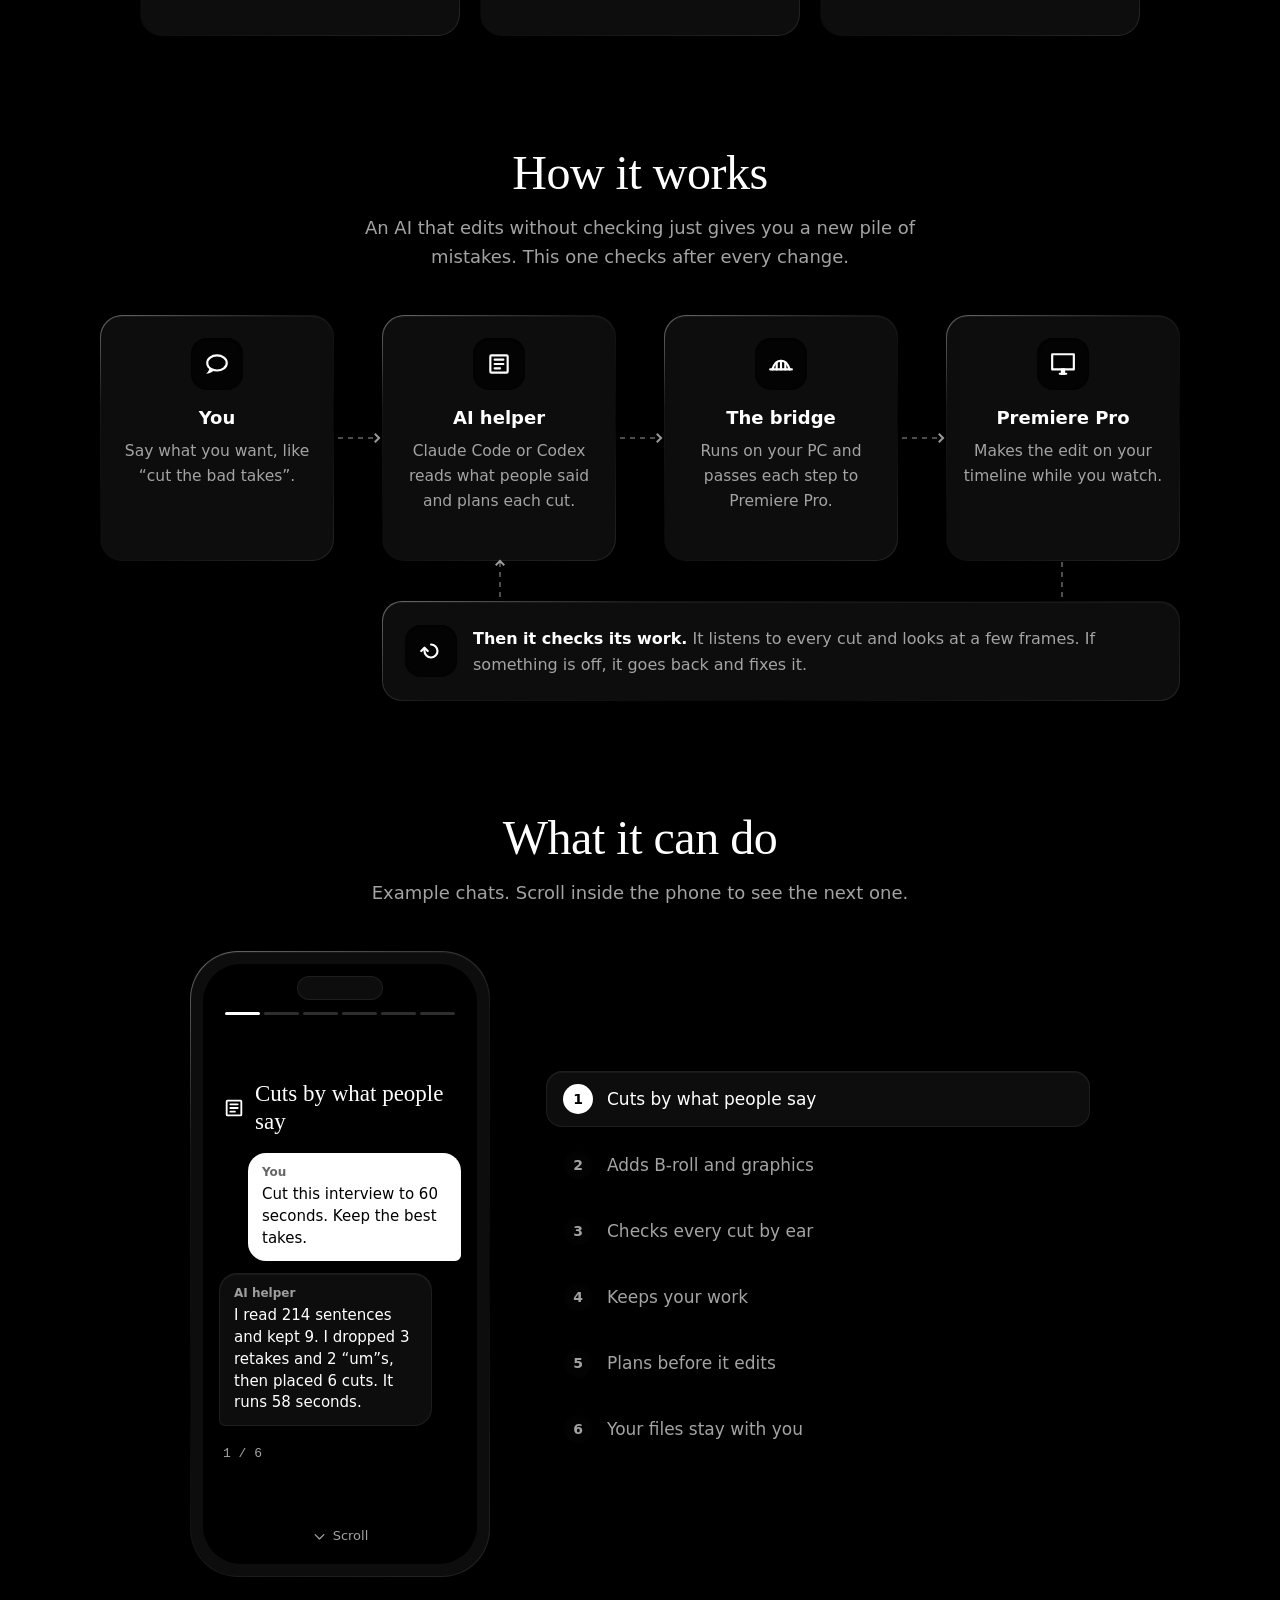
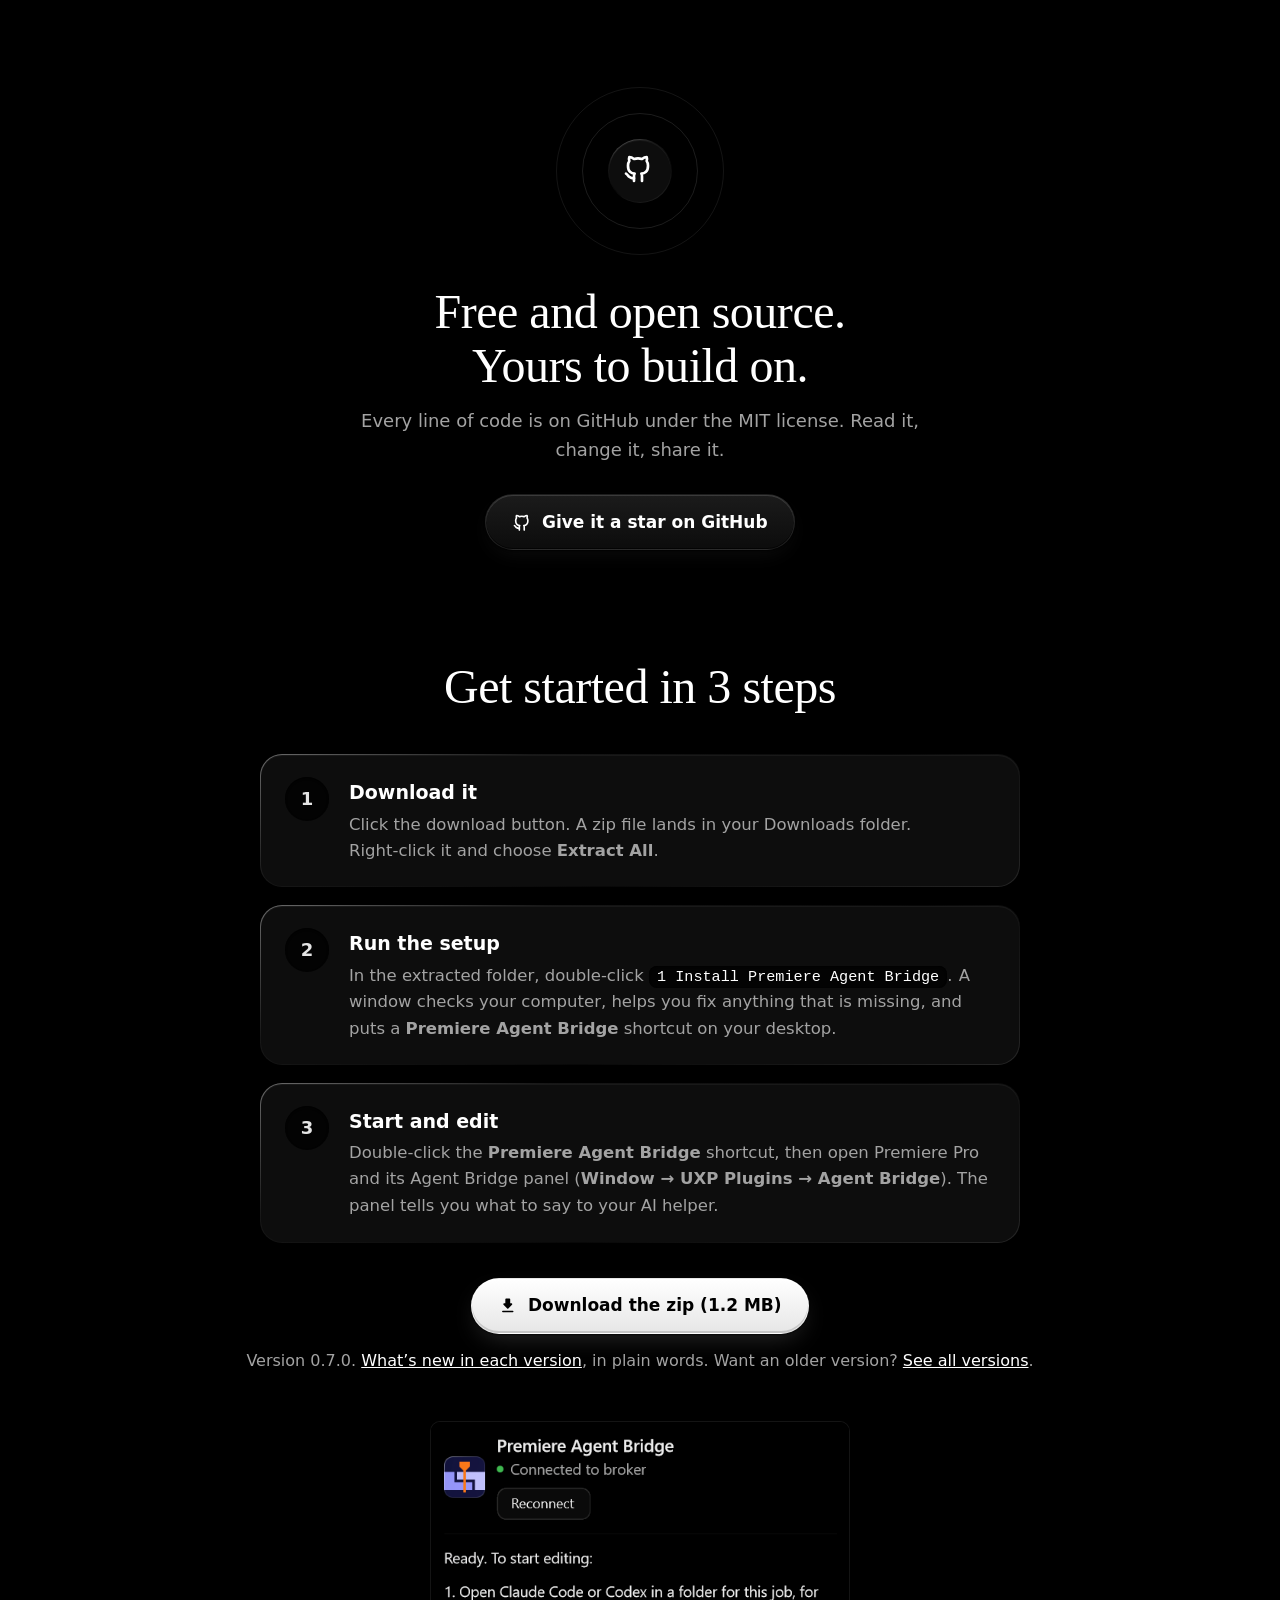
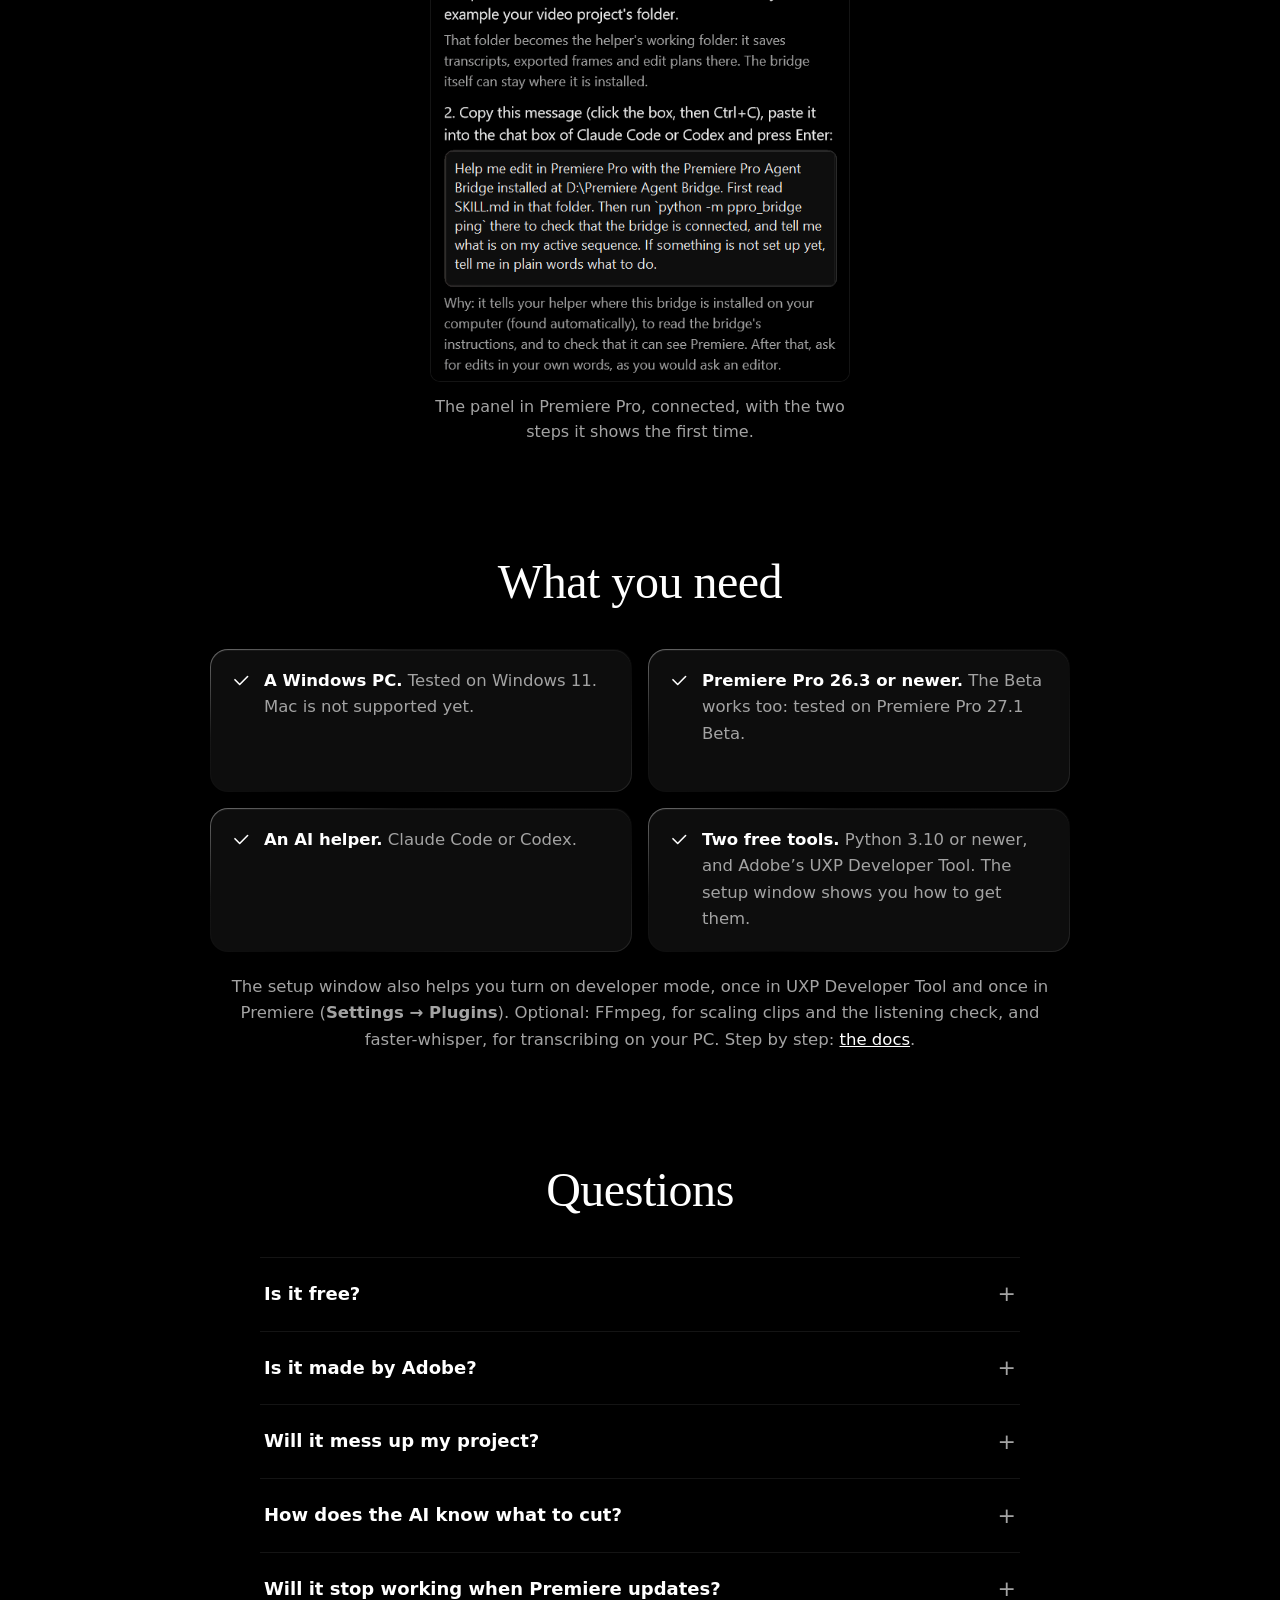
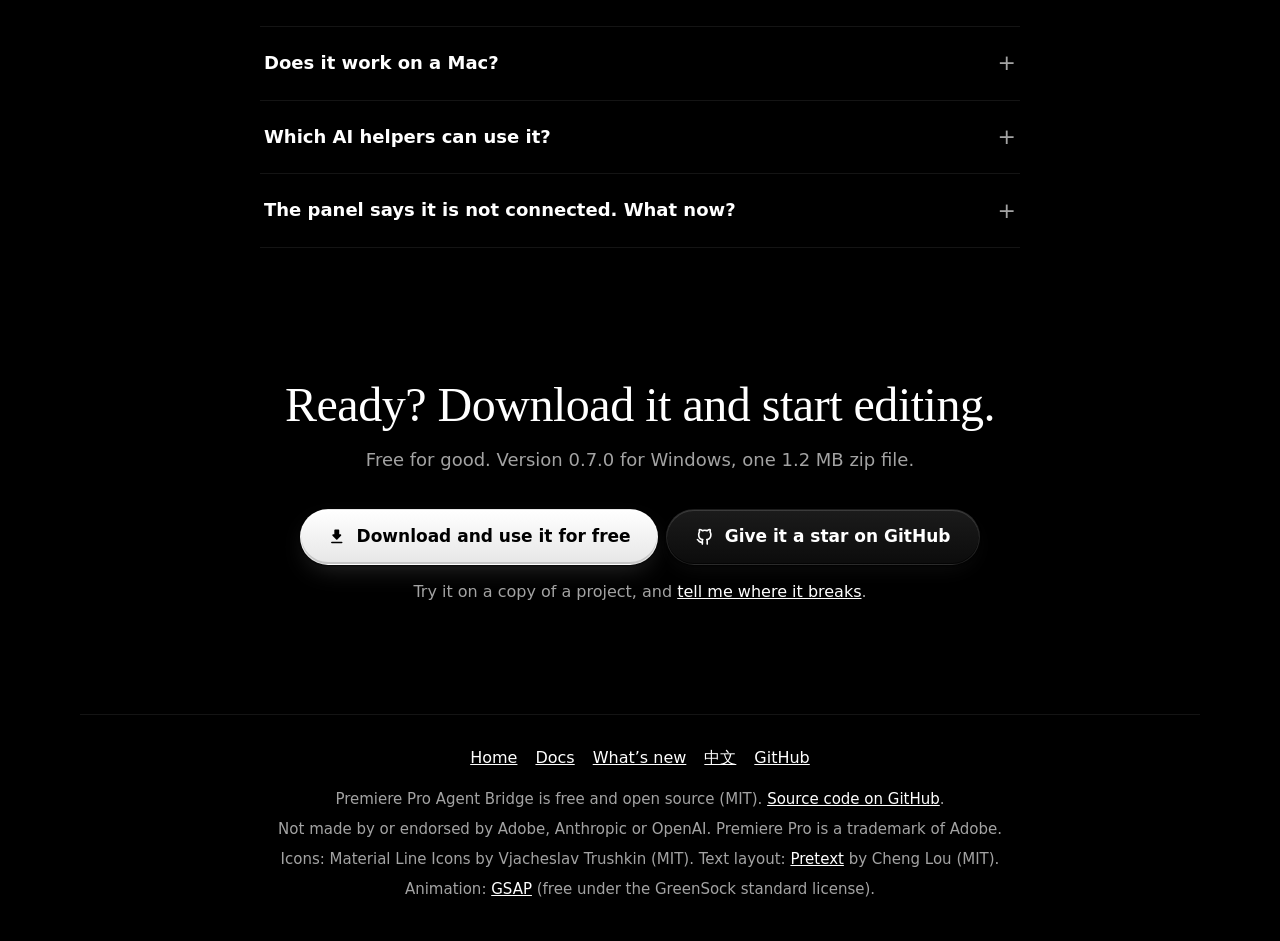
==== commit 9e295dc0: "Website: 0.7.0, changelog and docs pages, panel screenshots Download buttons point at the 0.7.0 zip." ====
--- a/docs/index.html
+++ b/docs/index.html
@@ -6,6 +6,9 @@
 <title>Premiere Pro Agent Bridge: let AI edit your videos in Premiere Pro</title>
 <meta name="description" content="A free, open-source tool that lets an AI helper like Claude Code or Codex edit your videos in Adobe Premiere Pro. It cuts by what people say, adds B-roll, and checks every cut. For Windows.">
 <link rel="canonical" href="https://zeussheen.github.io/ppro-agent-bridge/">
+<link rel="alternate" hreflang="en" href="https://zeussheen.github.io/ppro-agent-bridge/">
+<link rel="alternate" hreflang="zh-Hans" href="https://zeussheen.github.io/ppro-agent-bridge/zh/">
+<link rel="alternate" hreflang="x-default" href="https://zeussheen.github.io/ppro-agent-bridge/">
 <meta name="color-scheme" content="dark">
 <meta name="theme-color" content="#000000">
 <meta name="google-site-verification" content="KbTk2aY6AsoDSUZLnQb9U4_D2hhTkhuV-vbnmOCa-sc" />
@@ -13,29 +16,47 @@
 <meta property="og:title" content="Premiere Pro Agent Bridge: let AI edit your videos in Premiere Pro">
 <meta property="og:description" content="Free and open source. You tell an AI helper what you want, and it edits your video in Premiere Pro for you.">
 <meta property="og:url" content="https://zeussheen.github.io/ppro-agent-bridge/">
-<meta property="og:image" content="https://zeussheen.github.io/ppro-agent-bridge/og-image.png?v=0.6.0">
+<meta property="og:locale" content="en_US">
+<meta property="og:image" content="https://zeussheen.github.io/ppro-agent-bridge/og-image.png?v=0.7.0">
 <meta property="og:image:width" content="1200">
 <meta property="og:image:height" content="630">
 <meta name="twitter:card" content="summary_large_image">
 <link rel="icon" type="image/svg+xml" href="data:image/svg+xml,%3Csvg xmlns='http://www.w3.org/2000/svg' viewBox='0 0 256 256' width='256' height='256'%3E%3Cdefs%3E%3ClinearGradient id='rim' x1='0' y1='0' x2='1' y2='1'%3E%3Cstop offset='0' stop-color='%23fff' stop-opacity='0.55'/%3E%3Cstop offset='0.5' stop-color='%23fff' stop-opacity='0.12'/%3E%3Cstop offset='1' stop-color='%23fff' stop-opacity='0.26'/%3E%3C/linearGradient%3E%3CclipPath id='tile'%3E%3Crect width='256' height='256' rx='56'/%3E%3C/clipPath%3E%3C/defs%3E%3Crect width='256' height='256' rx='56' fill='%2314143F'/%3E%3Cg clip-path='url(%23tile)'%3E%3Cpath d='M0 96L64 96L64 160L176 160L176 208L0 208Z' fill='%239999FF'/%3E%3Cpath d='M80 96L256 96L256 208L192 208L192 144L80 144Z' fill='%23C2C2FF'/%3E%3C/g%3E%3Cpath d='M96 32H160V64L136 88V224H120V88L96 64Z' fill='%23FF7A1A'/%3E%3Crect width='256' height='256' rx='56' fill='none' stroke='url(%23rim)' stroke-width='2'%0A        vector-effect='non-scaling-stroke' clip-path='url(%23tile)'/%3E%3C/svg%3E">
 <link rel="icon" href="favicon.ico" sizes="16x16 24x24 32x32 48x48 64x64 128x128 256x256">
+<script>
+/* The language switch is a plain link. With JavaScript it also remembers the choice, and a later visit to a page in
+   the other language goes straight to this one (a ?lang= in the address skips that). */
+(function () {
+  var KEY = 'ppro-bridge.lang';
+  try {
+    var want = localStorage.getItem(KEY);
+    if (want && want !== 'en' && !/[?&]lang=/.test(location.search)) { location.replace('zh/' + location.hash); return; }
+  } catch (e) {}
+  document.addEventListener('click', function (e) {
+    var a = e.target.closest && e.target.closest('a[data-lang]');
+    if (a) { try { localStorage.setItem(KEY, a.getAttribute('data-lang')); } catch (err) {} }
+  });
+})();
+</script>
 <script type="application/ld+json">
 {
   "@context": "https://schema.org",
   "@type": "SoftwareApplication",
   "name": "Premiere Pro Agent Bridge",
   "description": "A free, open-source tool that lets an AI helper like Claude Code or Codex edit videos in Adobe Premiere Pro.",
+  "inLanguage": "en",
   "applicationCategory": "MultimediaApplication",
   "operatingSystem": "Windows",
-  "softwareVersion": "0.6.0",
+  "softwareVersion": "0.7.0",
   "license": "https://opensource.org/licenses/MIT",
   "url": "https://zeussheen.github.io/ppro-agent-bridge/",
-  "downloadUrl": "https://github.com/ZeusSheen/ppro-agent-bridge/releases/download/v0.6.0/ppro-agent-bridge-v0.6.0.zip",
+  "downloadUrl": "https://github.com/ZeusSheen/ppro-agent-bridge/releases/download/v0.7.0/ppro-agent-bridge-v0.7.0.zip",
   "codeRepository": "https://github.com/ZeusSheen/ppro-agent-bridge",
   "offers": { "@type": "Offer", "price": "0", "priceCurrency": "USD" }
 }
 </script>
 <style>
+/* Shared by every page (build_page.py inlines it): the colours, type, top bar, footer and the Chinese type rules. */
 :root {
   color-scheme: dark;
   --font: "Segoe UI Variable Text", "Segoe UI", system-ui, -apple-system, "Helvetica Neue", Arial, sans-serif;
@@ -63,6 +84,20 @@
   --inset: inset 0 1px 3px rgba(0, 0, 0, 0.9);
   --inset-sm: inset 0 1px 2px rgba(0, 0, 0, 0.9);
 }
+/* Chinese pages: a CJK stack after the Latin faces (Latin letters keep their look, Chinese falls through to a
+   Chinese face), roomier lines, no tracking (tracking spreads Chinese characters apart), no slanted cite (Chinese
+   titles carry 《》 instead), and punctuation kept off the start of a line. */
+html:lang(zh) {
+  --font: "Segoe UI Variable Text", "Segoe UI", "Microsoft YaHei UI", "Microsoft YaHei", "PingFang SC", "Hiragino Sans GB",
+    "Noto Sans SC", "Source Han Sans SC", system-ui, sans-serif;
+  --serif: "Iowan Old Style", "Palatino Linotype", Palatino, "Noto Serif SC", "Source Han Serif SC", "Songti SC", "STSong",
+    "Microsoft YaHei UI", "Microsoft YaHei", serif;
+}
+html:lang(zh) body { line-height: 1.75; line-break: strict; }
+html:lang(zh) body * { letter-spacing: 0 !important; }
+html:lang(zh) cite, html:lang(zh) em, html:lang(zh) i { font-style: normal; }
+html:lang(zh) :is(h1, h2, h3) { text-wrap: balance; }
+html:lang(zh) p { text-wrap: pretty; }  /* no single character left alone on the last line */
 *, *::before, *::after { box-sizing: border-box; }
 html { background: var(--page); scroll-behavior: smooth; }
 body {
@@ -75,20 +110,64 @@
 :focus-visible { outline: 2px solid var(--accent-text); outline-offset: 3px; border-radius: 12px; }
 .ic { display: inline-flex; width: 1.15em; height: 1.15em; flex: none; }
 .ic svg { width: 100%; height: 100%; display: block; }
+.nw { white-space: nowrap; }  /* a name that must not break across lines, e.g. Premiere Pro in a Chinese heading */
+.sr { position: absolute; width: 1px; height: 1px; overflow: hidden; clip-path: inset(50%); white-space: nowrap; }
 
 .wrap { position: relative; z-index: 1; width: min(1120px, calc(100% - 32px)); margin: 0 auto; }
 
-/* top bar */
+/* top bar: the bridge on the left; the sections, GitHub and the language switch on the right */
 .top { display: flex; align-items: center; justify-content: space-between; gap: 16px; padding: 22px 0; }
 .brand { display: flex; align-items: center; gap: 12px; text-decoration: none; font-weight: 650; font-size: 17px; }
 .mark { display: block; width: 42px; height: 42px; flex: none; }
 .mark svg { display: block; width: 42px; height: 42px; }  /* the bridge icon: its own tile and glass rim */
-.links { display: flex; gap: 6px; flex-wrap: wrap; justify-content: flex-end; }
+.links { display: flex; gap: 6px; flex-wrap: wrap; justify-content: flex-end; align-items: center; }
 .links a {
-  text-decoration: none; color: var(--muted); font-size: 15px; padding: 8px 14px; border-radius: 12px;
+  text-decoration: none; color: var(--muted); font-size: 16px; padding: 8px 14px; border-radius: 12px;
   transition: color 160ms var(--ease);
 }
-.links a.gh { display: inline-flex; align-items: center; gap: 8px; color: var(--text); background: var(--el); box-shadow: var(--raise-sm); border: 1px solid var(--edge); }
+.links a[aria-current="page"] { color: var(--text); }
+.links a.gh { display: inline-flex; align-items: center; gap: 8px; color: var(--text); box-shadow: var(--raise-sm); }
+/* the language switch: a plain link to the same page in the other language, a hairline round it */
+.links a.lang { color: var(--text); border: 1px solid var(--hairline); padding: 7px 13px; }
+/* glass rim: a thin edge of light, brightest at the top-left corner and fading round the sides */
+.links a.gh {
+  border: 1px solid transparent;
+  background:
+    linear-gradient(var(--el), var(--el)) padding-box,
+    linear-gradient(155deg, rgba(255, 255, 255, 0.42), rgba(255, 255, 255, 0.09) 26%, rgba(255, 255, 255, 0.03) 60%, rgba(255, 255, 255, 0.15)) border-box;
+}
+@media (hover: hover) and (pointer: fine) {
+  .links a:hover { color: var(--text); }
+  .links a.lang:hover { border-color: rgba(255, 255, 255, 0.24); }
+}
+
+code {
+  font-family: var(--mono); font-size: 0.92em; color: var(--text); padding: 2px 8px; border-radius: 8px;
+  background: var(--well); box-shadow: var(--inset-sm); white-space: nowrap;
+}
+
+/* footer */
+footer.site { margin: 110px 0 0; padding: 30px 0 40px; border-top: 1px solid var(--hairline); color: var(--muted); font-size: 15px; display: grid; gap: 6px; text-align: center; }
+footer.site a { color: var(--text); }
+footer.site .more { display: flex; flex-wrap: wrap; justify-content: center; gap: 4px 18px; margin-bottom: 10px; font-size: 16px; }
+
+/* the bar keeps one line: the home page's section links give way first, then Get started, then Docs and What's new
+   (the footer lists those on every page); GitHub and the language switch always stay */
+.brand { flex: none; white-space: nowrap; }
+@media (max-width: 1100px) { .links a.n1 { display: none; } }
+@media (max-width: 900px) { .links a.n2 { display: none; } }
+@media (max-width: 780px) { .links a.n3 { display: none; } }
+@media (max-width: 640px) {
+  body { font-size: 17px; }
+  .top { padding: 16px 0; }
+  .brand { font-size: 16px; }
+}
+@media (max-width: 420px) {
+  .brand .name { display: none; }  /* the icon alone; the page title says the name */
+}
+@media (prefers-reduced-motion: reduce) {
+  html { scroll-behavior: auto; }
+}
 
 /* buttons: four light layers - top light and bottom shade inside, a tight contact shadow and a faint glow outside */
 .btn {
@@ -115,7 +194,6 @@
   box-shadow: inset 0 2px 5px rgba(0, 0, 0, 0.22), 0 0 0 rgba(0, 0, 0, 0);
 }
 @media (hover: hover) and (pointer: fine) {
-  .links a:hover { color: var(--text); }
   .btn.primary:hover { background-image: linear-gradient(180deg, #ffffff, #dedede); }
   .btn:not(.primary):hover { border-color: rgba(255, 255, 255, 0.16); background-image: linear-gradient(180deg, #212121, #101010); }
 }
@@ -174,12 +252,16 @@
 h1 { font-size: clamp(40px, 6.4vw, 72px); line-height: 1.05; letter-spacing: -0.015em; max-width: 13em; margin: 28px auto 0; }
 .lead { color: var(--muted); font-size: clamp(18px, 2.1vw, 21px); max-width: 30em; margin: 20px auto 0; }
 .hero .btn { margin-top: 34px; }
-.hero-meta { margin-top: 16px; font-size: 15px; color: var(--muted); }
+.hero-meta { margin-top: 14px; font-size: 16px; color: var(--muted); }
+/* what you need, in one line right under the download button; the last link goes to the full list */
+.req { max-width: 60em; margin: 16px auto 0; font-size: 16px; line-height: 1.6; color: var(--accent-text); }
+.req span, .req a { white-space: nowrap; }  /* each requirement stays in one piece when the line wraps */
+.req a { color: var(--text); text-underline-offset: 3px; }
 .star-link { text-decoration: none; color: var(--text); border-bottom: 1px solid rgba(255, 255, 255, 0.3); white-space: nowrap; }
 .works-with { display: flex; flex-wrap: wrap; justify-content: center; align-items: center; gap: 8px; margin-top: 30px; }
-.works-with .label { color: var(--muted); font-size: 14px; margin-right: 4px; }
+.works-with .label { color: var(--muted); font-size: 16px; margin-right: 4px; }
 .pill {
-  padding: 6px 13px; border-radius: 999px; font-size: 14px; color: var(--accent-text);
+  padding: 6px 13px; border-radius: 999px; font-size: 16px; color: var(--accent-text);
   background: var(--well); border: 1px solid var(--edge); box-shadow: var(--inset-sm);
 }
 
@@ -206,7 +288,6 @@
 .morph.still, .morph.still * { transition: none !important; }
 .flow { position: relative; transition: height 350ms var(--ease); }
 .flow .w { position: absolute; left: 0; top: 0; white-space: pre; user-select: none; transform-origin: 0 0; transition: transform 350ms var(--ease); }
-.sr { position: absolute; width: 1px; height: 1px; overflow: hidden; clip-path: inset(50%); white-space: nowrap; }
 .reasons.morph { display: flex; }
 .reasons.morph .reason { flex: 1 1 0; min-width: 0; transition: flex-grow 350ms var(--ease), border-radius 350ms var(--ease); }
 .reasons.morph .reason.grown { flex-grow: var(--grow); border-radius: 12px; }
@@ -374,12 +455,8 @@
 .steps.morph li > div { flex: 1 1 0; min-width: 0; }
 .steps.morph .num { transition: background-color 350ms var(--ease), color 350ms var(--ease), box-shadow 350ms var(--ease); }
 .steps.morph .grown .num { background: #fff; color: #000; box-shadow: none; }
-code {
-  font-family: var(--mono); font-size: 0.92em; color: var(--text); padding: 2px 8px; border-radius: 8px;
-  background: var(--well); box-shadow: var(--inset-sm); white-space: nowrap;
-}
 .after { text-align: center; margin-top: 30px; }
-.after-note { text-align: center; margin-top: 14px; color: var(--muted); font-size: 15px; }
+.after-note { text-align: center; margin-top: 14px; color: var(--muted); font-size: 16px; }
 .after-note a { color: var(--text); }
 
 /* what you need */
@@ -388,6 +465,8 @@
 .need li .ic { color: var(--ok); margin-top: 3px; }
 .need b { font-weight: 650; }
 .need span.m { color: var(--muted); }
+.need-more { max-width: 860px; margin: 22px auto 0; padding: 0 4px; color: var(--muted); font-size: 16.5px; text-align: center; }
+.need-more a { color: var(--text); }
 /* hover to read (see .morph), in both directions: the grid keeps its size and its middle lines move, so the open
    item's corner gets big, the item beside it tall and narrow, the one above or below it wide and flat, the far one
    small. The script sets where the lines go (--c1, --r1: the first column's and row's share) and the grid's height,
@@ -418,19 +497,31 @@
 
 /* glass rim: a thin edge of light, brightest at the top-left corner and fading round the sides, like the edge of a
    pane of glass - the fill stays black and nothing glows outside */
-.reason, .node, .back, .steps li, .need li, .phone, .core:not(.brand-core), .links a.gh {
+.reason, .node, .back, .steps li, .need li, .phone, .core:not(.brand-core) {
   border: 1px solid transparent;
   background:
     linear-gradient(var(--el), var(--el)) padding-box,
     linear-gradient(155deg, rgba(255, 255, 255, 0.42), rgba(255, 255, 255, 0.09) 26%, rgba(255, 255, 255, 0.03) 60%, rgba(255, 255, 255, 0.15)) border-box;
 }
 
+/* the panel as it looks in Premiere: a real screenshot, hairline frame, no glow */
+.shot { max-width: 420px; margin: 48px auto 0; text-align: center; }
+.shot img { display: block; width: 100%; height: auto; border-radius: 10px; border: 1px solid var(--hairline); background: #000; }
+.shot figcaption { margin-top: 12px; color: var(--muted); font-size: 16px; }
+.shot-missing {
+  display: grid; place-items: center; aspect-ratio: 300 / 420; padding: 24px; border-radius: 10px;
+  border: 1px dashed rgba(255, 255, 255, 0.28); color: var(--muted); font-size: 16px; line-height: 1.5;
+}
+.shot-missing code { white-space: normal; overflow-wrap: anywhere; }
+
+/* the story's small monospaced labels: Chinese has no monospaced face here and gets too small at 12-13 px */
+html:lang(zh) .story .kicker, html:lang(zh) .story .quote footer, html:lang(zh) .story .story-hint {
+  font-family: var(--font); font-size: 15px;
+}
+
 /* the last call: download once more before the footer */
 .final { text-align: center; margin-top: 130px; }
 
-/* footer */
-footer { margin: 110px 0 0; padding: 30px 0 40px; border-top: 1px solid var(--hairline); color: var(--muted); font-size: 14px; display: grid; gap: 6px; text-align: center; }
-footer a { color: var(--text); }
 
 @media (max-width: 860px) {
   .reasons { grid-template-columns: 1fr; max-width: 520px; }
@@ -451,9 +542,6 @@
   .vup { display: none; }
 }
 @media (max-width: 640px) {
-  body { font-size: 17px; }
-  .top { padding: 16px 0; }
-  .links a:not(.gh) { display: none; }
   .hero { padding-top: 24px; }
   .orbit { width: 140px; height: 140px; }
   .ring.r2, .spin.s2 { inset: 22px; }
@@ -468,7 +556,6 @@
   .steps li { padding: 18px; gap: 14px; }
 }
 @media (prefers-reduced-motion: reduce) {
-  html { scroll-behavior: auto; }
   .btn, .cta .btn, summary .plus, .feed-index button, .bars i, .swipe { transition: none; }
   .float-note { display: none; }
   .track { display: none; }
@@ -485,14 +572,17 @@
     <a class="brand" href="./">
       <span class="mark" aria-hidden="true"><svg aria-hidden="true" focusable="false" xmlns="http://www.w3.org/2000/svg" viewBox="0 0 256 256"><defs><linearGradient id="rim-24" x1="0" y1="0" x2="1" y2="1"><stop offset="0" stop-color="#fff" stop-opacity="0.55"/><stop offset="0.5" stop-color="#fff" stop-opacity="0.12"/><stop offset="1" stop-color="#fff" stop-opacity="0.26"/></linearGradient><clipPath id="tile-24"><rect width="256" height="256" rx="56"/></clipPath></defs><rect width="256" height="256" rx="56" fill="#14143F"/><g clip-path="url(#tile-24)"><path d="M0 96L64 96L64 160L176 160L176 208L0 208Z" fill="#9999FF"/><path d="M80 96L256 96L256 208L192 208L192 144L80 144Z" fill="#C2C2FF"/></g><path d="M96 32H160V64L136 88V224H120V88L96 64Z" fill="#FF7A1A"/><rect width="256" height="256" rx="56" fill="none" stroke="url(#rim-24)" stroke-width="2"
         vector-effect="non-scaling-stroke" clip-path="url(#tile-24)"/></svg></span>
-      Premiere Pro Agent Bridge
+      <span class="name">Premiere Pro Agent Bridge</span>
     </a>
     <nav class="links" aria-label="Page">
-      <a href="#how">How it works</a>
-      <a href="#what">What it does</a>
-      <a href="#start">Get started</a>
-      <a href="#faq">Questions</a>
+      <a class="n1" href="#how">How it works</a>
+      <a class="n1" href="#what">What it does</a>
+      <a class="n2" href="#start">Get started</a>
+      <a class="n1" href="#faq">Questions</a>
+      <a class="n3" href="docs.html">Docs</a>
+      <a class="n3" href="changelog.html">What&rsquo;s new</a>
       <a class="gh" href="https://github.com/ZeusSheen/ppro-agent-bridge"><span class="ic" aria-hidden="true"><svg xmlns="http://www.w3.org/2000/svg" width="1em" height="1em" viewBox="0 0 24 24"><g fill="none" stroke="currentColor" stroke-linecap="round" stroke-linejoin="round" stroke-width="2"><path stroke-dasharray="32" d="M12 4c1.67 0 2.61 0.4 3 0.5c0.53 -0.43 1.94 -1.5 3.5 -1.5c0.34 1 0.29 2.22 0 3c0.75 1 1 2 1 3.5c0 2.19 -0.48 3.58 -1.5 4.5c-1.02 0.92 -2.11 1.37 -3.5 1.5c0.65 0.54 0.5 1.87 0.5 2.5c0 0.73 0 3 0 3M12 4c-1.67 0 -2.61 0.4 -3 0.5c-0.53 -0.43 -1.94 -1.5 -3.5 -1.5c-0.34 1 -0.29 2.22 0 3c-0.75 1 -1 2 -1 3.5c0 2.19 0.48 3.58 1.5 4.5c1.02 0.92 2.11 1.37 3.5 1.5c-0.65 0.54 -0.5 1.87 -0.5 2.5c0 0.73 0 3 0 3"><animate fill="freeze" attributeName="stroke-dashoffset" dur="0.6s" values="32;0"/></path><path stroke-dasharray="10" stroke-dashoffset="10" d="M9 19c-1.41 0 -2.84 -0.56 -3.69 -1.19c-0.84 -0.63 -1.09 -1.66 -2.31 -2.31"><animate fill="freeze" attributeName="stroke-dashoffset" begin="0.7s" dur="0.2s" to="0"/></path></g></svg></span>GitHub</a>
+      <a class="lang" href="zh/" hreflang="zh-Hans" lang="zh-Hans" data-lang="zh">中文</a>
     </nav>
   </header>
 
@@ -506,8 +596,9 @@
       </div>
       <h1>Let AI edit your videos in Premiere Pro.</h1>
       <p class="lead">You tell an AI helper what you want. It does the editing for you. You stay in charge.</p>
-      <a class="btn primary" href="https://github.com/ZeusSheen/ppro-agent-bridge/releases/download/v0.6.0/ppro-agent-bridge-v0.6.0.zip"><span class="ic" aria-hidden="true"><svg xmlns="http://www.w3.org/2000/svg" width="1em" height="1em" viewBox="0 0 24 24"><g stroke="currentColor" stroke-linecap="round" stroke-linejoin="round" stroke-width="2"><path fill="currentColor" fill-opacity="0" stroke-dasharray="20" d="M12 4h2v6h2.5l-4.5 4.5M12 4h-2v6h-2.5l4.5 4.5"><animate fill="freeze" attributeName="stroke-dashoffset" dur="0.5s" values="20;0"/><animate fill="freeze" attributeName="fill-opacity" begin="0.7s" dur="0.4s" to="1"/></path><path fill="none" stroke-dasharray="14" stroke-dashoffset="14" d="M6 19h12"><animate fill="freeze" attributeName="stroke-dashoffset" begin="0.5s" dur="0.2s" to="0"/></path></g></svg></span>Download and use it for free</a>
-      <p class="hero-meta">Free &middot; Open source &middot; Windows &middot; 0.9 MB &nbsp;&middot;&nbsp; <a class="star-link gh-star" href="https://github.com/ZeusSheen/ppro-agent-bridge" target="_blank" rel="noopener">&#9733; Give it a star on GitHub</a></p>
+      <a class="btn primary" href="https://github.com/ZeusSheen/ppro-agent-bridge/releases/download/v0.7.0/ppro-agent-bridge-v0.7.0.zip"><span class="ic" aria-hidden="true"><svg xmlns="http://www.w3.org/2000/svg" width="1em" height="1em" viewBox="0 0 24 24"><g stroke="currentColor" stroke-linecap="round" stroke-linejoin="round" stroke-width="2"><path fill="currentColor" fill-opacity="0" stroke-dasharray="20" d="M12 4h2v6h2.5l-4.5 4.5M12 4h-2v6h-2.5l4.5 4.5"><animate fill="freeze" attributeName="stroke-dashoffset" dur="0.5s" values="20;0"/><animate fill="freeze" attributeName="fill-opacity" begin="0.7s" dur="0.4s" to="1"/></path><path fill="none" stroke-dasharray="14" stroke-dashoffset="14" d="M6 19h12"><animate fill="freeze" attributeName="stroke-dashoffset" begin="0.5s" dur="0.2s" to="0"/></path></g></svg></span>Download and use it for free</a>
+      <p class="req"><span>Windows</span> &middot; <span>Premiere Pro 26.3+ (tested on 27.1 Beta)</span> &middot; <span>Python 3.10+</span> &middot; <span>Claude Code or Codex</span> &middot; <span>UXP Developer Tool</span> &middot; <a href="#need">What you need</a></p>
+      <p class="hero-meta">Free &middot; Open source &middot; Windows &middot; 1.2 MB &nbsp;&middot;&nbsp; <a class="star-link gh-star" href="https://github.com/ZeusSheen/ppro-agent-bridge" target="_blank" rel="noopener">&#9733; Give it a star on GitHub</a></p>
       <div class="works-with" aria-label="Works with">
         <span class="label">Works with</span>
         <span class="pill">Claude Code</span><span class="pill">Codex</span><span class="pill">Premiere Pro 26.3+</span><span class="pill">Whisper</span>
@@ -637,20 +728,25 @@
       <ol class="steps">
         <li><span class="num">1</span><div><h3>Download it</h3><p>Click the download button. A zip file lands in your Downloads folder. Right-click it and choose <b>Extract All</b>.</p></div></li>
         <li><span class="num">2</span><div><h3>Run the setup</h3><p>In the extracted folder, double-click <code>1 Install Premiere Agent Bridge</code>. A window checks your computer, helps you fix anything that is missing, and puts a <b>Premiere Agent Bridge</b> shortcut on your desktop.</p></div></li>
-        <li><span class="num">3</span><div><h3>Start and edit</h3><p>Double-click the <b>Premiere Agent Bridge</b> shortcut, then open Premiere Pro and its Agent Bridge panel. The panel tells you what to say to your AI helper.</p></div></li>
+        <li><span class="num">3</span><div><h3>Start and edit</h3><p>Double-click the <b>Premiere Agent Bridge</b> shortcut, then open Premiere Pro and its Agent Bridge panel (<b>Window &rarr; UXP Plugins &rarr; Agent Bridge</b>). The panel tells you what to say to your AI helper.</p></div></li>
       </ol>
-      <p class="after"><a class="btn primary" href="https://github.com/ZeusSheen/ppro-agent-bridge/releases/download/v0.6.0/ppro-agent-bridge-v0.6.0.zip"><span class="ic" aria-hidden="true"><svg xmlns="http://www.w3.org/2000/svg" width="1em" height="1em" viewBox="0 0 24 24"><g stroke="currentColor" stroke-linecap="round" stroke-linejoin="round" stroke-width="2"><path fill="currentColor" fill-opacity="0" stroke-dasharray="20" d="M12 4h2v6h2.5l-4.5 4.5M12 4h-2v6h-2.5l4.5 4.5"><animate fill="freeze" attributeName="stroke-dashoffset" dur="0.5s" values="20;0"/><animate fill="freeze" attributeName="fill-opacity" begin="0.7s" dur="0.4s" to="1"/></path><path fill="none" stroke-dasharray="14" stroke-dashoffset="14" d="M6 19h12"><animate fill="freeze" attributeName="stroke-dashoffset" begin="0.5s" dur="0.2s" to="0"/></path></g></svg></span>Download the zip (0.9 MB)</a></p>
-      <p class="after-note">Version 0.6.0. Want older versions or the full list of changes? <a href="https://github.com/ZeusSheen/ppro-agent-bridge/releases">See all versions</a>.</p>
+      <p class="after"><a class="btn primary" href="https://github.com/ZeusSheen/ppro-agent-bridge/releases/download/v0.7.0/ppro-agent-bridge-v0.7.0.zip"><span class="ic" aria-hidden="true"><svg xmlns="http://www.w3.org/2000/svg" width="1em" height="1em" viewBox="0 0 24 24"><g stroke="currentColor" stroke-linecap="round" stroke-linejoin="round" stroke-width="2"><path fill="currentColor" fill-opacity="0" stroke-dasharray="20" d="M12 4h2v6h2.5l-4.5 4.5M12 4h-2v6h-2.5l4.5 4.5"><animate fill="freeze" attributeName="stroke-dashoffset" dur="0.5s" values="20;0"/><animate fill="freeze" attributeName="fill-opacity" begin="0.7s" dur="0.4s" to="1"/></path><path fill="none" stroke-dasharray="14" stroke-dashoffset="14" d="M6 19h12"><animate fill="freeze" attributeName="stroke-dashoffset" begin="0.5s" dur="0.2s" to="0"/></path></g></svg></span>Download the zip (1.2 MB)</a></p>
+      <p class="after-note">Version 0.7.0. <a href="changelog.html">What&rsquo;s new in each version</a>, in plain words. Want an older version? <a href="https://github.com/ZeusSheen/ppro-agent-bridge/releases">See all versions</a>.</p>
+      <figure class="shot">
+        <img src="img/panel-first-run-en.png" width="548" height="732" alt="The Agent Bridge panel in Premiere Pro, connected: the bridge icon in full colour and &ldquo;Connected to broker&rdquo; at the top, then the two first-run steps: open Claude Code or Codex in a folder for this job, and copy the ready-made first message from the box into its chat." loading="lazy" decoding="async">
+        <figcaption>The panel in Premiere Pro, connected, with the two steps it shows the first time.</figcaption>
+      </figure>
     </section>
 
     <section id="need" aria-labelledby="need-h">
       <h2 id="need-h">What you need</h2>
       <ul class="need">
-        <li><span class="ic" aria-hidden="true"><svg xmlns="http://www.w3.org/2000/svg" width="1em" height="1em" viewBox="0 0 24 24"><path fill="none" stroke="currentColor" stroke-dasharray="26" stroke-linecap="round" stroke-linejoin="round" stroke-width="2" d="M5 11l6 6l10 -10"><animate fill="freeze" attributeName="stroke-dashoffset" dur="0.6s" values="26;0"/></path></svg></span><span><b>A Windows PC.</b> <span class="m">Mac is not supported yet.</span></span></li>
-        <li><span class="ic" aria-hidden="true"><svg xmlns="http://www.w3.org/2000/svg" width="1em" height="1em" viewBox="0 0 24 24"><path fill="none" stroke="currentColor" stroke-dasharray="26" stroke-linecap="round" stroke-linejoin="round" stroke-width="2" d="M5 11l6 6l10 -10"><animate fill="freeze" attributeName="stroke-dashoffset" dur="0.6s" values="26;0"/></path></svg></span><span><b>Premiere Pro 26.3 or newer.</b> <span class="m">The Beta works too.</span></span></li>
+        <li><span class="ic" aria-hidden="true"><svg xmlns="http://www.w3.org/2000/svg" width="1em" height="1em" viewBox="0 0 24 24"><path fill="none" stroke="currentColor" stroke-dasharray="26" stroke-linecap="round" stroke-linejoin="round" stroke-width="2" d="M5 11l6 6l10 -10"><animate fill="freeze" attributeName="stroke-dashoffset" dur="0.6s" values="26;0"/></path></svg></span><span><b>A Windows PC.</b> <span class="m">Tested on Windows 11. Mac is not supported yet.</span></span></li>
+        <li><span class="ic" aria-hidden="true"><svg xmlns="http://www.w3.org/2000/svg" width="1em" height="1em" viewBox="0 0 24 24"><path fill="none" stroke="currentColor" stroke-dasharray="26" stroke-linecap="round" stroke-linejoin="round" stroke-width="2" d="M5 11l6 6l10 -10"><animate fill="freeze" attributeName="stroke-dashoffset" dur="0.6s" values="26;0"/></path></svg></span><span><b>Premiere Pro 26.3 or newer.</b> <span class="m">The Beta works too: tested on Premiere Pro 27.1 Beta.</span></span></li>
         <li><span class="ic" aria-hidden="true"><svg xmlns="http://www.w3.org/2000/svg" width="1em" height="1em" viewBox="0 0 24 24"><path fill="none" stroke="currentColor" stroke-dasharray="26" stroke-linecap="round" stroke-linejoin="round" stroke-width="2" d="M5 11l6 6l10 -10"><animate fill="freeze" attributeName="stroke-dashoffset" dur="0.6s" values="26;0"/></path></svg></span><span><b>An AI helper.</b> <span class="m">Claude Code or Codex.</span></span></li>
-        <li><span class="ic" aria-hidden="true"><svg xmlns="http://www.w3.org/2000/svg" width="1em" height="1em" viewBox="0 0 24 24"><path fill="none" stroke="currentColor" stroke-dasharray="26" stroke-linecap="round" stroke-linejoin="round" stroke-width="2" d="M5 11l6 6l10 -10"><animate fill="freeze" attributeName="stroke-dashoffset" dur="0.6s" values="26;0"/></path></svg></span><span><b>Two free tools.</b> <span class="m">Python and Adobe&rsquo;s UXP Developer Tool. The setup window shows you how to get them.</span></span></li>
+        <li><span class="ic" aria-hidden="true"><svg xmlns="http://www.w3.org/2000/svg" width="1em" height="1em" viewBox="0 0 24 24"><path fill="none" stroke="currentColor" stroke-dasharray="26" stroke-linecap="round" stroke-linejoin="round" stroke-width="2" d="M5 11l6 6l10 -10"><animate fill="freeze" attributeName="stroke-dashoffset" dur="0.6s" values="26;0"/></path></svg></span><span><b>Two free tools.</b> <span class="m">Python 3.10 or newer, and Adobe&rsquo;s UXP Developer Tool. The setup window shows you how to get them.</span></span></li>
       </ul>
+      <p class="need-more">The setup window also helps you turn on developer mode, once in UXP Developer Tool and once in Premiere (<b>Settings &rarr; Plugins</b>). Optional: FFmpeg, for scaling clips and the listening check, and faster-whisper, for transcribing on your PC. Step by step: <a href="docs.html">the docs</a>.</p>
     </section>
 
     <section id="faq" aria-labelledby="faq-h">
@@ -663,21 +759,23 @@
         <details><summary>Will it stop working when Premiere updates?<span class="plus" aria-hidden="true">+</span></summary><p>It is built on UXP, Adobe&rsquo;s current way of adding plugins to Premiere Pro, not on the older CEP system that Adobe plans to retire. When a new Premiere version changes something, the setup window and the bridge tell you.</p></details>
         <details><summary>Does it work on a Mac?<span class="plus" aria-hidden="true">+</span></summary><p>Not yet. Right now it only works on Windows.</p></details>
         <details><summary>Which AI helpers can use it?<span class="plus" aria-hidden="true">+</span></summary><p>Claude Code and Codex. Any AI helper that can run commands on your PC can use it too.</p></details>
+        <details><summary>The panel says it is not connected. What now?<span class="plus" aria-hidden="true">+</span></summary><p>Most of the time the bridge window is closed: click <b>Start bridge</b> in the panel, or double-click the <b>Premiere Agent Bridge</b> shortcut. If that does not help, go through <a href="docs.html#not-connected">the checks in the docs</a>, in order.</p></details>
       </div>
     </section>
 
     <section class="final" aria-labelledby="final-h">
       <h2 id="final-h">Ready? Download it and start editing.</h2>
-      <p class="sub">Free for good. Version 0.6.0 for Windows, one 0.9 MB zip file.</p>
+      <p class="sub">Free for good. Version 0.7.0 for Windows, one 1.2 MB zip file.</p>
       <div class="cta">
-        <a class="btn primary" href="https://github.com/ZeusSheen/ppro-agent-bridge/releases/download/v0.6.0/ppro-agent-bridge-v0.6.0.zip"><span class="ic" aria-hidden="true"><svg xmlns="http://www.w3.org/2000/svg" width="1em" height="1em" viewBox="0 0 24 24"><g stroke="currentColor" stroke-linecap="round" stroke-linejoin="round" stroke-width="2"><path fill="currentColor" fill-opacity="0" stroke-dasharray="20" d="M12 4h2v6h2.5l-4.5 4.5M12 4h-2v6h-2.5l4.5 4.5"><animate fill="freeze" attributeName="stroke-dashoffset" dur="0.5s" values="20;0"/><animate fill="freeze" attributeName="fill-opacity" begin="0.7s" dur="0.4s" to="1"/></path><path fill="none" stroke-dasharray="14" stroke-dashoffset="14" d="M6 19h12"><animate fill="freeze" attributeName="stroke-dashoffset" begin="0.5s" dur="0.2s" to="0"/></path></g></svg></span>Download and use it for free</a>
+        <a class="btn primary" href="https://github.com/ZeusSheen/ppro-agent-bridge/releases/download/v0.7.0/ppro-agent-bridge-v0.7.0.zip"><span class="ic" aria-hidden="true"><svg xmlns="http://www.w3.org/2000/svg" width="1em" height="1em" viewBox="0 0 24 24"><g stroke="currentColor" stroke-linecap="round" stroke-linejoin="round" stroke-width="2"><path fill="currentColor" fill-opacity="0" stroke-dasharray="20" d="M12 4h2v6h2.5l-4.5 4.5M12 4h-2v6h-2.5l4.5 4.5"><animate fill="freeze" attributeName="stroke-dashoffset" dur="0.5s" values="20;0"/><animate fill="freeze" attributeName="fill-opacity" begin="0.7s" dur="0.4s" to="1"/></path><path fill="none" stroke-dasharray="14" stroke-dashoffset="14" d="M6 19h12"><animate fill="freeze" attributeName="stroke-dashoffset" begin="0.5s" dur="0.2s" to="0"/></path></g></svg></span>Download and use it for free</a>
         <a class="btn gh-star" href="https://github.com/ZeusSheen/ppro-agent-bridge" target="_blank" rel="noopener"><span class="ic" aria-hidden="true"><svg xmlns="http://www.w3.org/2000/svg" width="1em" height="1em" viewBox="0 0 24 24"><g fill="none" stroke="currentColor" stroke-linecap="round" stroke-linejoin="round" stroke-width="2"><path stroke-dasharray="32" d="M12 4c1.67 0 2.61 0.4 3 0.5c0.53 -0.43 1.94 -1.5 3.5 -1.5c0.34 1 0.29 2.22 0 3c0.75 1 1 2 1 3.5c0 2.19 -0.48 3.58 -1.5 4.5c-1.02 0.92 -2.11 1.37 -3.5 1.5c0.65 0.54 0.5 1.87 0.5 2.5c0 0.73 0 3 0 3M12 4c-1.67 0 -2.61 0.4 -3 0.5c-0.53 -0.43 -1.94 -1.5 -3.5 -1.5c-0.34 1 -0.29 2.22 0 3c-0.75 1 -1 2 -1 3.5c0 2.19 0.48 3.58 1.5 4.5c1.02 0.92 2.11 1.37 3.5 1.5c-0.65 0.54 -0.5 1.87 -0.5 2.5c0 0.73 0 3 0 3"><animate fill="freeze" attributeName="stroke-dashoffset" dur="0.6s" values="32;0"/></path><path stroke-dasharray="10" stroke-dashoffset="10" d="M9 19c-1.41 0 -2.84 -0.56 -3.69 -1.19c-0.84 -0.63 -1.09 -1.66 -2.31 -2.31"><animate fill="freeze" attributeName="stroke-dashoffset" begin="0.7s" dur="0.2s" to="0"/></path></g></svg></span>Give it a star on GitHub</a>
       </div>
       <p class="after-note">Try it on a copy of a project, and <a href="https://github.com/ZeusSheen/ppro-agent-bridge/issues">tell me where it breaks</a>.</p>
     </section>
   </main>
 
-  <footer>
+  <footer class="site">
+    <nav class="more" aria-label="More"><a href="./">Home</a> <a href="docs.html">Docs</a> <a href="changelog.html">What&rsquo;s new</a> <a href="zh/" hreflang="zh-Hans" lang="zh-Hans" data-lang="zh">中文</a> <a href="https://github.com/ZeusSheen/ppro-agent-bridge">GitHub</a></nav>
     <p>Premiere Pro Agent Bridge is free and open source (MIT). <a href="https://github.com/ZeusSheen/ppro-agent-bridge">Source code on GitHub</a>.</p>
     <p>Not made by or endorsed by Adobe, Anthropic or OpenAI. Premiere Pro is a trademark of Adobe.</p>
     <p>Icons: Material Line Icons by Vjacheslav Trushkin (MIT). Text layout: <a href="https://github.com/chenglou/pretext">Pretext</a> by Cheng Lou (MIT).</p>
@@ -721,7 +819,7 @@
               <p class="end-line">So I built my own piece of string.</p>
               <p class="end-sub">It hands the repetitive part of editing to AI: flubbed takes, long pauses, B-roll in the right spot. You keep the decisions.</p>
               <div class="end-actions">
-                <a class="btn primary" href="https://github.com/ZeusSheen/ppro-agent-bridge/releases/download/v0.6.0/ppro-agent-bridge-v0.6.0.zip"><span class="ic" aria-hidden="true"><svg xmlns="http://www.w3.org/2000/svg" width="1em" height="1em" viewBox="0 0 24 24"><g stroke="currentColor" stroke-linecap="round" stroke-linejoin="round" stroke-width="2"><path fill="currentColor" fill-opacity="0" stroke-dasharray="20" d="M12 4h2v6h2.5l-4.5 4.5M12 4h-2v6h-2.5l4.5 4.5"><animate fill="freeze" attributeName="stroke-dashoffset" dur="0.5s" values="20;0"/><animate fill="freeze" attributeName="fill-opacity" begin="0.7s" dur="0.4s" to="1"/></path><path fill="none" stroke-dasharray="14" stroke-dashoffset="14" d="M6 19h12"><animate fill="freeze" attributeName="stroke-dashoffset" begin="0.5s" dur="0.2s" to="0"/></path></g></svg></span>Download and use it for free</a>
+                <a class="btn primary" href="https://github.com/ZeusSheen/ppro-agent-bridge/releases/download/v0.7.0/ppro-agent-bridge-v0.7.0.zip"><span class="ic" aria-hidden="true"><svg xmlns="http://www.w3.org/2000/svg" width="1em" height="1em" viewBox="0 0 24 24"><g stroke="currentColor" stroke-linecap="round" stroke-linejoin="round" stroke-width="2"><path fill="currentColor" fill-opacity="0" stroke-dasharray="20" d="M12 4h2v6h2.5l-4.5 4.5M12 4h-2v6h-2.5l4.5 4.5"><animate fill="freeze" attributeName="stroke-dashoffset" dur="0.5s" values="20;0"/><animate fill="freeze" attributeName="fill-opacity" begin="0.7s" dur="0.4s" to="1"/></path><path fill="none" stroke-dasharray="14" stroke-dashoffset="14" d="M6 19h12"><animate fill="freeze" attributeName="stroke-dashoffset" begin="0.5s" dur="0.2s" to="0"/></path></g></svg></span>Download and use it for free</a>
                 <button type="button" class="btn" data-story-close>Continue to the page</button>
               </div>
             </div>
@@ -1139,7 +1237,7 @@
   });
 });
 document.documentElement.addEventListener('pointerleave', () => groups.forEach(g => { if (g.open >= 0) render(g, -1); }));
-wide.addEventListener('change', () => (wide.matches ? start() : stop()));
+wide.addEventListener('change', () => (document.documentElement.lang !== 'en' ? null : wide.matches ? start() : stop()));
 // A window moved to a screen of another density draws borders thinner or thicker without changing any width, so
 // measure again then.
 (function watchDensity() {
@@ -1148,7 +1246,8 @@
     watchDensity();
   }, { once: true });
 })();
-document.fonts.ready.then(() => { if (wide.matches) start(); });
+// Chinese text has no spaces to break at, so the effect (which moves whole words) stays off on the Chinese page.
+if (document.documentElement.lang === 'en') document.fonts.ready.then(() => { if (wide.matches) start(); });
 </script>
 <script src="vendor/gsap/gsap.min.js"></script>
 <script src="vendor/gsap/ScrollTrigger.min.js"></script>
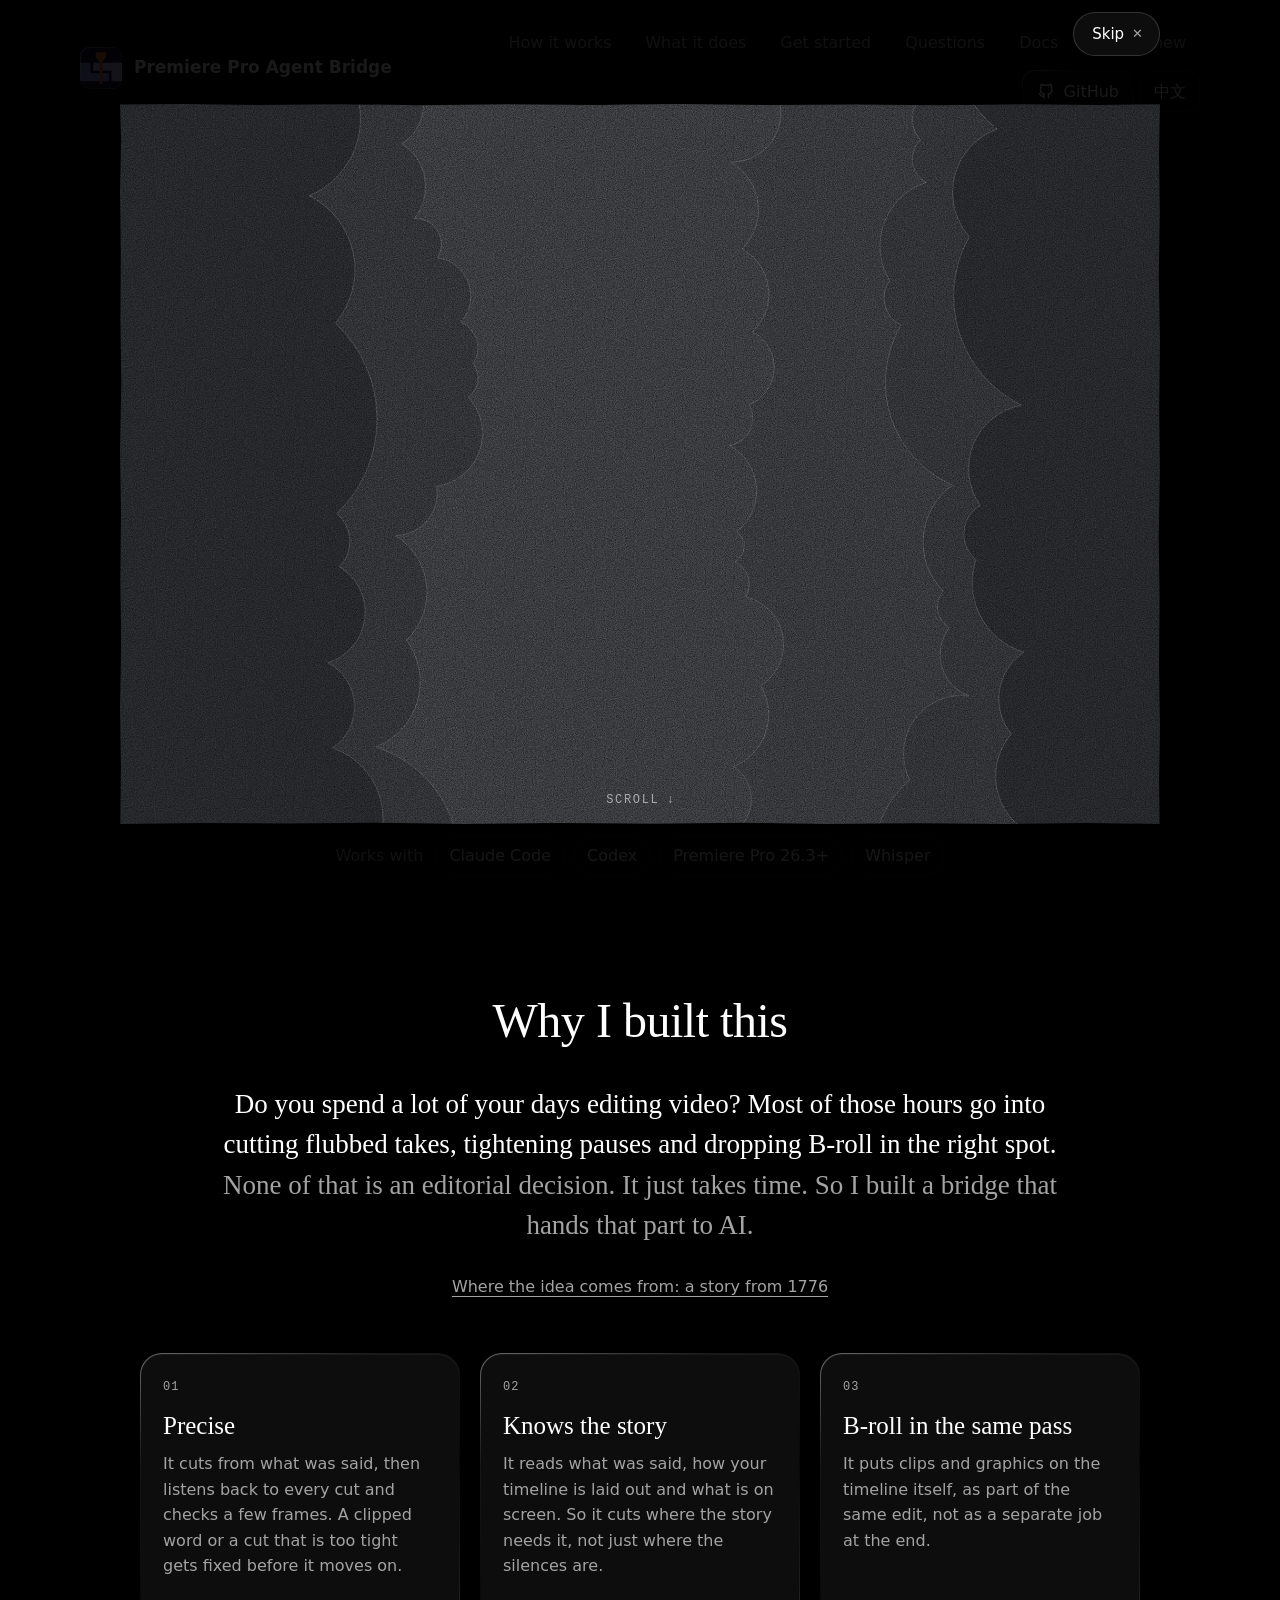
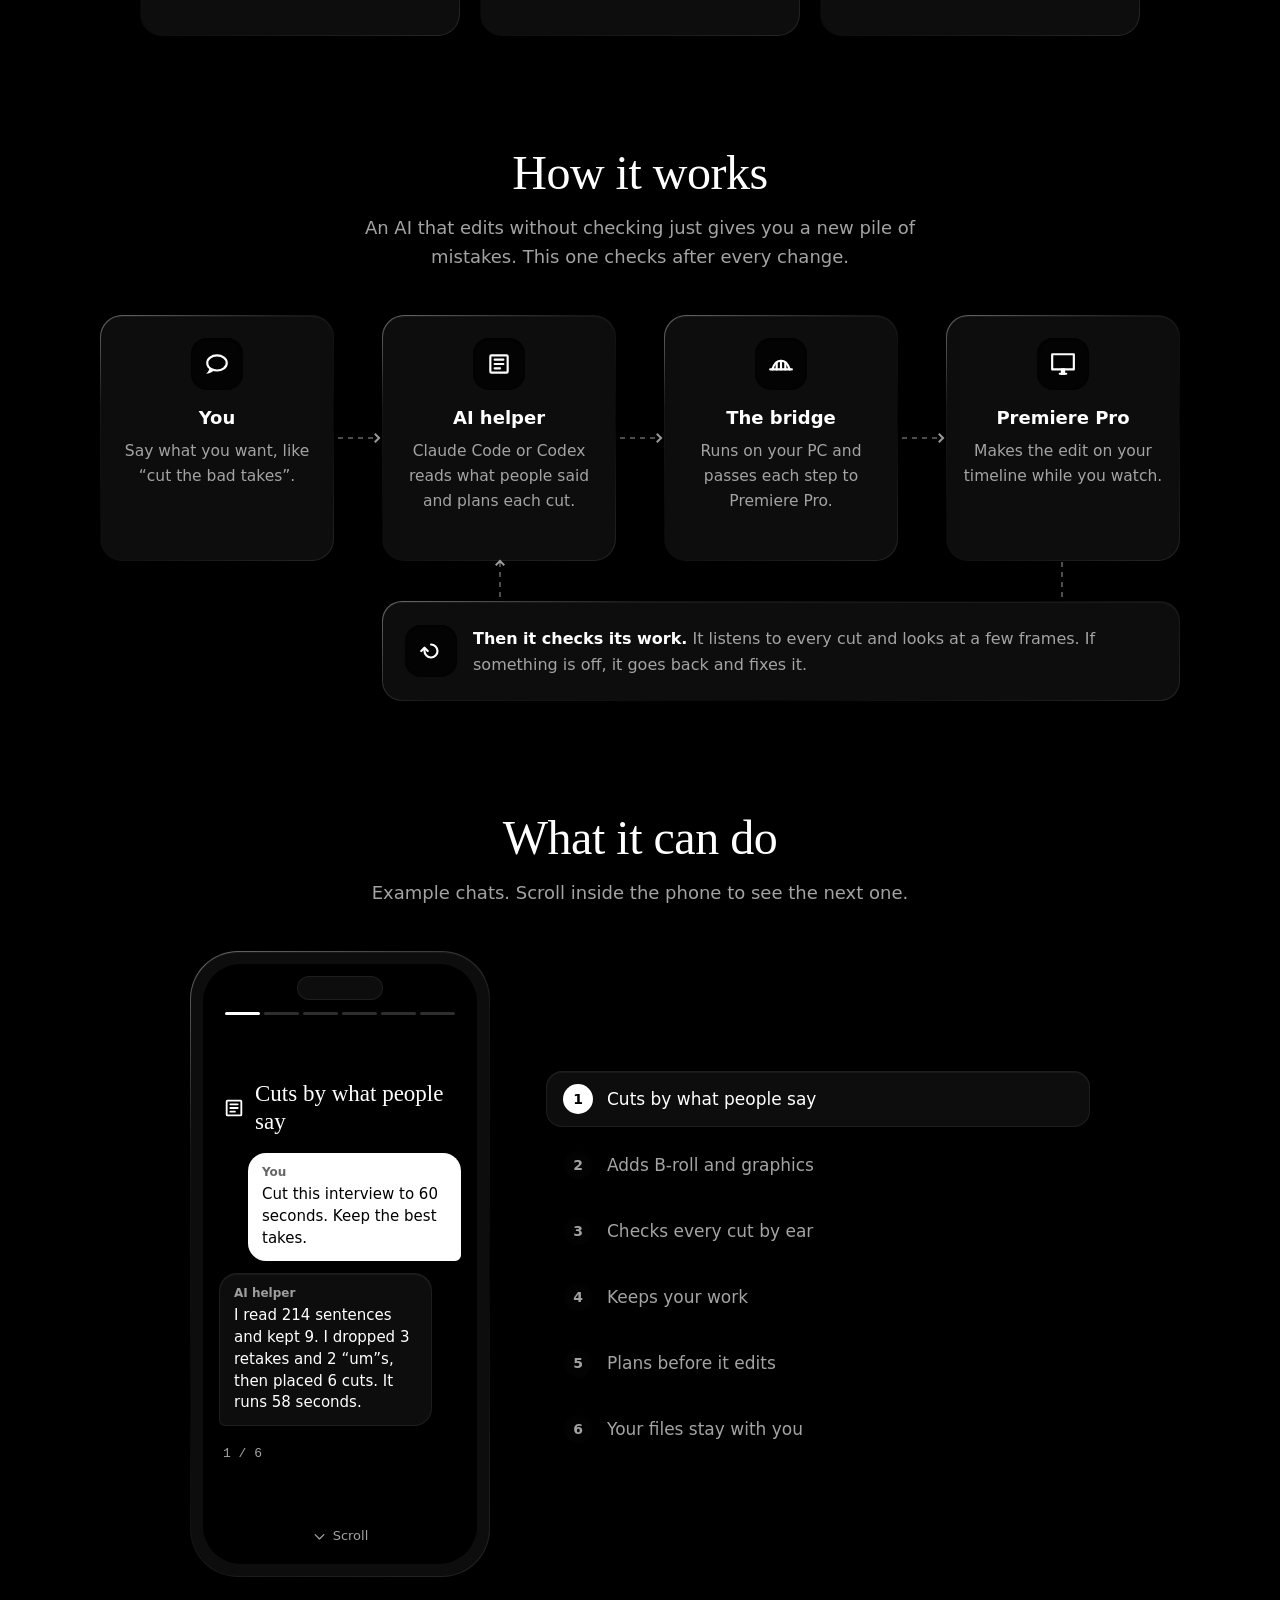
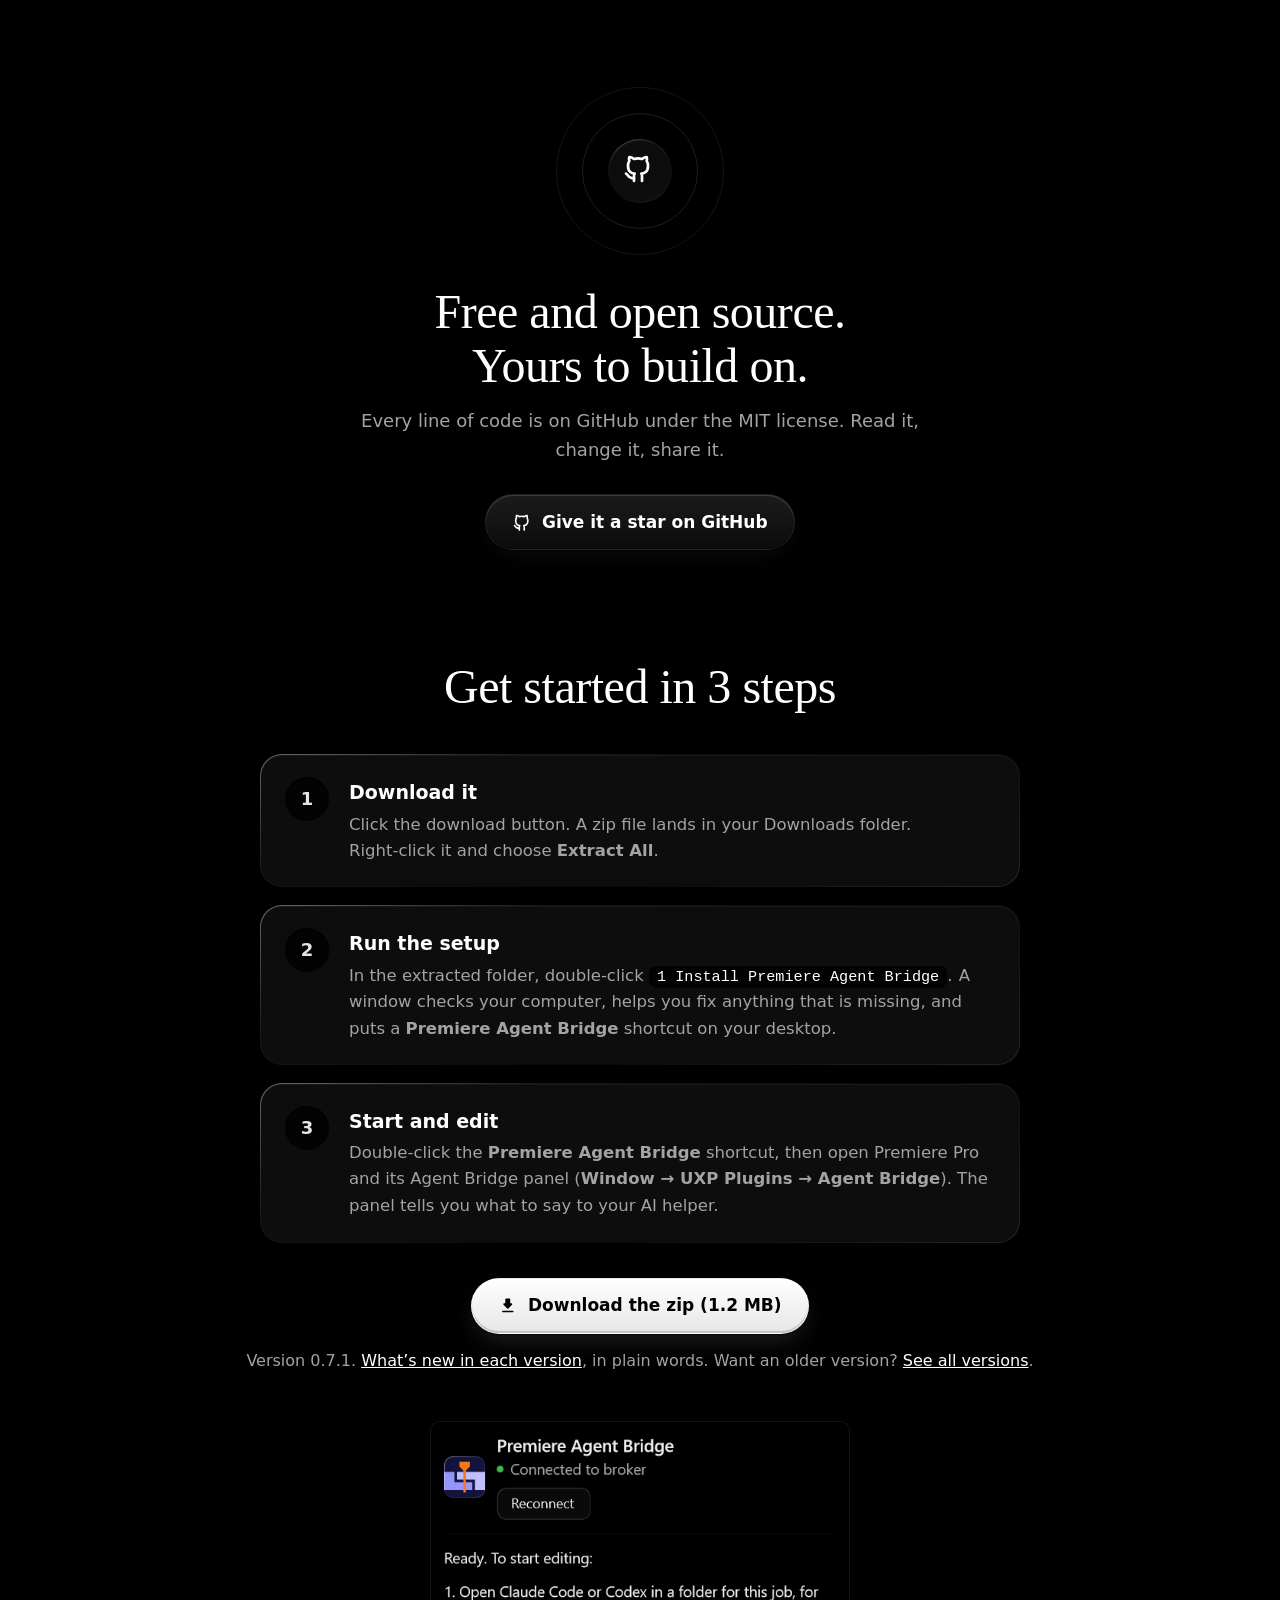
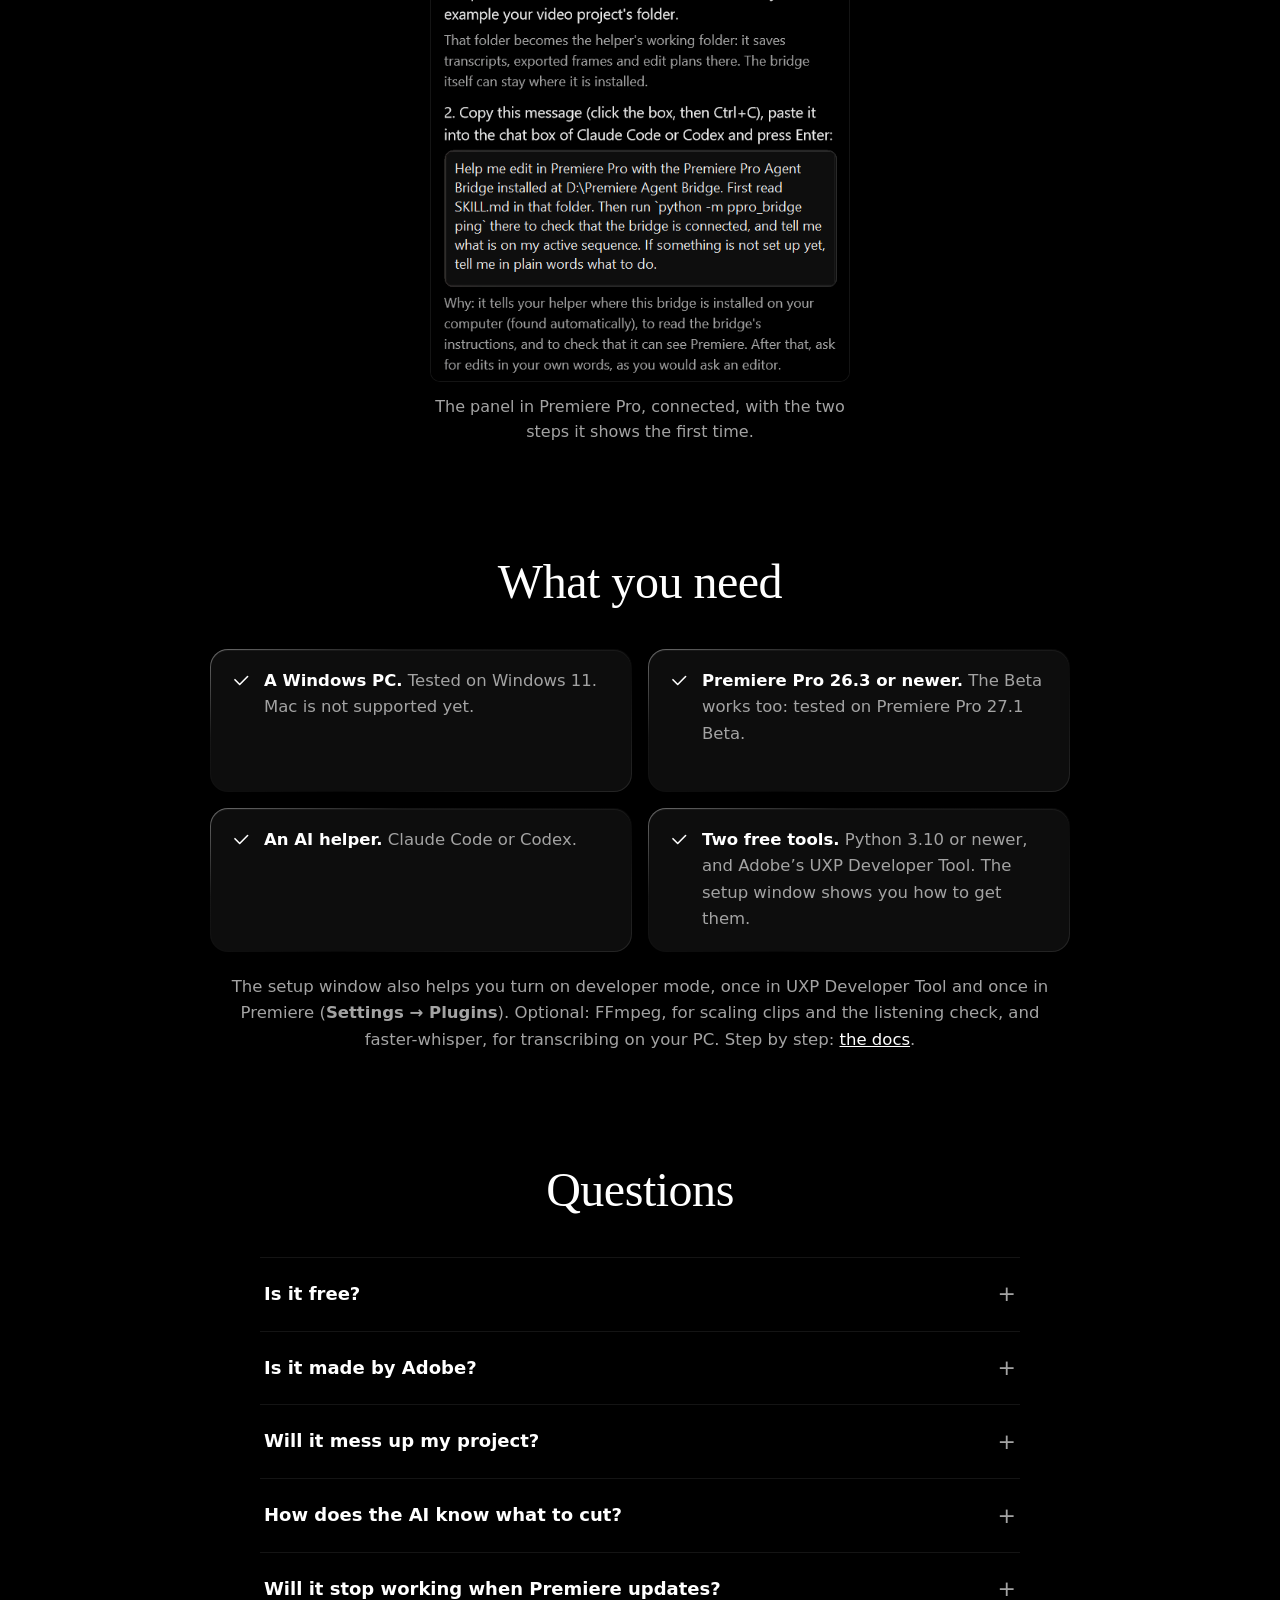
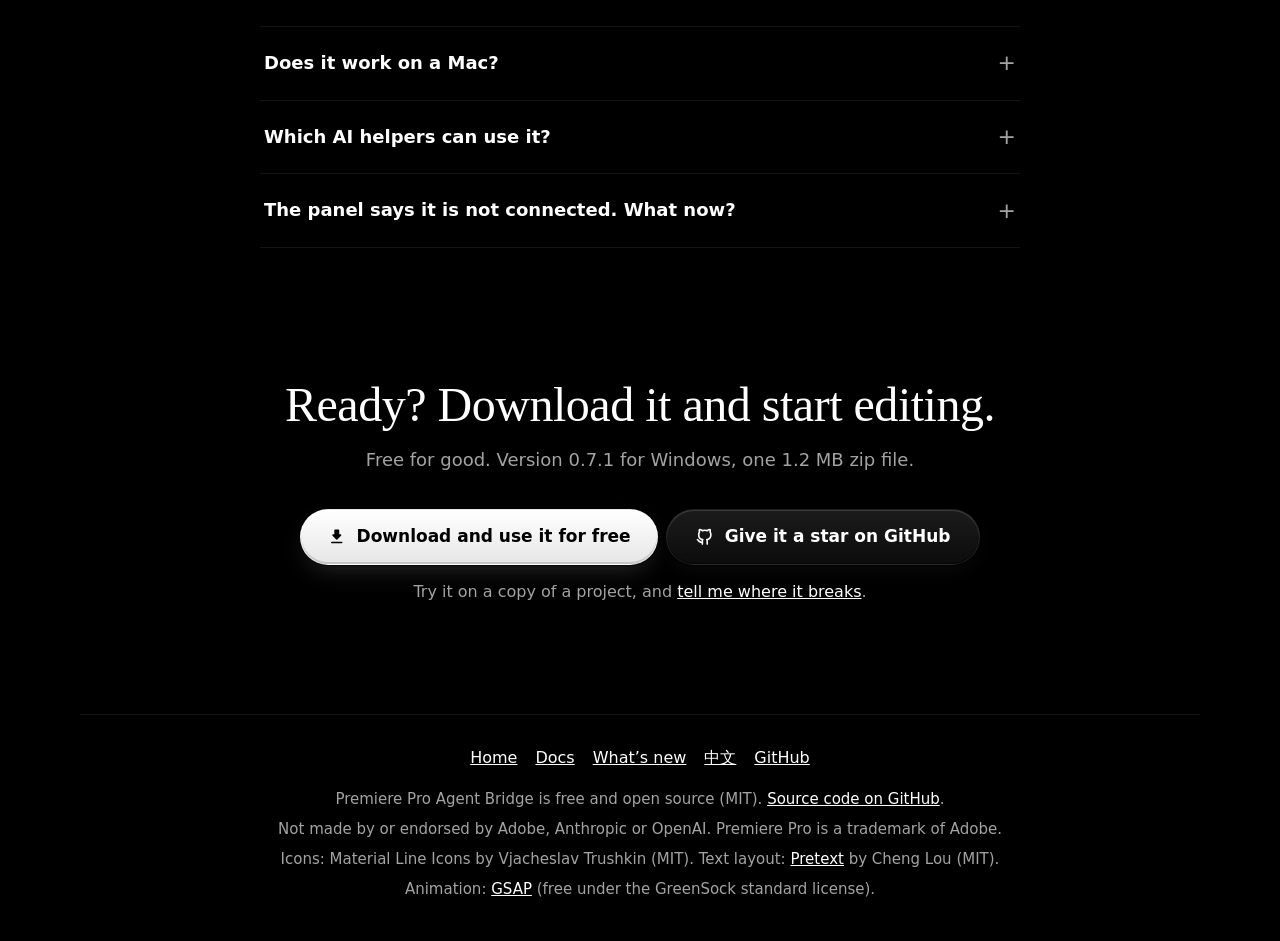
==== commit 22f3d013: "Website: 0.7.1" ====
--- a/docs/index.html
+++ b/docs/index.html
@@ -17,7 +17,7 @@
 <meta property="og:description" content="Free and open source. You tell an AI helper what you want, and it edits your video in Premiere Pro for you.">
 <meta property="og:url" content="https://zeussheen.github.io/ppro-agent-bridge/">
 <meta property="og:locale" content="en_US">
-<meta property="og:image" content="https://zeussheen.github.io/ppro-agent-bridge/og-image.png?v=0.7.0">
+<meta property="og:image" content="https://zeussheen.github.io/ppro-agent-bridge/og-image.png?v=0.7.1">
 <meta property="og:image:width" content="1200">
 <meta property="og:image:height" content="630">
 <meta name="twitter:card" content="summary_large_image">
@@ -47,10 +47,10 @@
   "inLanguage": "en",
   "applicationCategory": "MultimediaApplication",
   "operatingSystem": "Windows",
-  "softwareVersion": "0.7.0",
+  "softwareVersion": "0.7.1",
   "license": "https://opensource.org/licenses/MIT",
   "url": "https://zeussheen.github.io/ppro-agent-bridge/",
-  "downloadUrl": "https://github.com/ZeusSheen/ppro-agent-bridge/releases/download/v0.7.0/ppro-agent-bridge-v0.7.0.zip",
+  "downloadUrl": "https://github.com/ZeusSheen/ppro-agent-bridge/releases/download/v0.7.1/ppro-agent-bridge-v0.7.1.zip",
   "codeRepository": "https://github.com/ZeusSheen/ppro-agent-bridge",
   "offers": { "@type": "Offer", "price": "0", "priceCurrency": "USD" }
 }
@@ -596,7 +596,7 @@
       </div>
       <h1>Let AI edit your videos in Premiere Pro.</h1>
       <p class="lead">You tell an AI helper what you want. It does the editing for you. You stay in charge.</p>
-      <a class="btn primary" href="https://github.com/ZeusSheen/ppro-agent-bridge/releases/download/v0.7.0/ppro-agent-bridge-v0.7.0.zip"><span class="ic" aria-hidden="true"><svg xmlns="http://www.w3.org/2000/svg" width="1em" height="1em" viewBox="0 0 24 24"><g stroke="currentColor" stroke-linecap="round" stroke-linejoin="round" stroke-width="2"><path fill="currentColor" fill-opacity="0" stroke-dasharray="20" d="M12 4h2v6h2.5l-4.5 4.5M12 4h-2v6h-2.5l4.5 4.5"><animate fill="freeze" attributeName="stroke-dashoffset" dur="0.5s" values="20;0"/><animate fill="freeze" attributeName="fill-opacity" begin="0.7s" dur="0.4s" to="1"/></path><path fill="none" stroke-dasharray="14" stroke-dashoffset="14" d="M6 19h12"><animate fill="freeze" attributeName="stroke-dashoffset" begin="0.5s" dur="0.2s" to="0"/></path></g></svg></span>Download and use it for free</a>
+      <a class="btn primary" href="https://github.com/ZeusSheen/ppro-agent-bridge/releases/download/v0.7.1/ppro-agent-bridge-v0.7.1.zip"><span class="ic" aria-hidden="true"><svg xmlns="http://www.w3.org/2000/svg" width="1em" height="1em" viewBox="0 0 24 24"><g stroke="currentColor" stroke-linecap="round" stroke-linejoin="round" stroke-width="2"><path fill="currentColor" fill-opacity="0" stroke-dasharray="20" d="M12 4h2v6h2.5l-4.5 4.5M12 4h-2v6h-2.5l4.5 4.5"><animate fill="freeze" attributeName="stroke-dashoffset" dur="0.5s" values="20;0"/><animate fill="freeze" attributeName="fill-opacity" begin="0.7s" dur="0.4s" to="1"/></path><path fill="none" stroke-dasharray="14" stroke-dashoffset="14" d="M6 19h12"><animate fill="freeze" attributeName="stroke-dashoffset" begin="0.5s" dur="0.2s" to="0"/></path></g></svg></span>Download and use it for free</a>
       <p class="req"><span>Windows</span> &middot; <span>Premiere Pro 26.3+ (tested on 27.1 Beta)</span> &middot; <span>Python 3.10+</span> &middot; <span>Claude Code or Codex</span> &middot; <span>UXP Developer Tool</span> &middot; <a href="#need">What you need</a></p>
       <p class="hero-meta">Free &middot; Open source &middot; Windows &middot; 1.2 MB &nbsp;&middot;&nbsp; <a class="star-link gh-star" href="https://github.com/ZeusSheen/ppro-agent-bridge" target="_blank" rel="noopener">&#9733; Give it a star on GitHub</a></p>
       <div class="works-with" aria-label="Works with">
@@ -730,8 +730,8 @@
         <li><span class="num">2</span><div><h3>Run the setup</h3><p>In the extracted folder, double-click <code>1 Install Premiere Agent Bridge</code>. A window checks your computer, helps you fix anything that is missing, and puts a <b>Premiere Agent Bridge</b> shortcut on your desktop.</p></div></li>
         <li><span class="num">3</span><div><h3>Start and edit</h3><p>Double-click the <b>Premiere Agent Bridge</b> shortcut, then open Premiere Pro and its Agent Bridge panel (<b>Window &rarr; UXP Plugins &rarr; Agent Bridge</b>). The panel tells you what to say to your AI helper.</p></div></li>
       </ol>
-      <p class="after"><a class="btn primary" href="https://github.com/ZeusSheen/ppro-agent-bridge/releases/download/v0.7.0/ppro-agent-bridge-v0.7.0.zip"><span class="ic" aria-hidden="true"><svg xmlns="http://www.w3.org/2000/svg" width="1em" height="1em" viewBox="0 0 24 24"><g stroke="currentColor" stroke-linecap="round" stroke-linejoin="round" stroke-width="2"><path fill="currentColor" fill-opacity="0" stroke-dasharray="20" d="M12 4h2v6h2.5l-4.5 4.5M12 4h-2v6h-2.5l4.5 4.5"><animate fill="freeze" attributeName="stroke-dashoffset" dur="0.5s" values="20;0"/><animate fill="freeze" attributeName="fill-opacity" begin="0.7s" dur="0.4s" to="1"/></path><path fill="none" stroke-dasharray="14" stroke-dashoffset="14" d="M6 19h12"><animate fill="freeze" attributeName="stroke-dashoffset" begin="0.5s" dur="0.2s" to="0"/></path></g></svg></span>Download the zip (1.2 MB)</a></p>
-      <p class="after-note">Version 0.7.0. <a href="changelog.html">What&rsquo;s new in each version</a>, in plain words. Want an older version? <a href="https://github.com/ZeusSheen/ppro-agent-bridge/releases">See all versions</a>.</p>
+      <p class="after"><a class="btn primary" href="https://github.com/ZeusSheen/ppro-agent-bridge/releases/download/v0.7.1/ppro-agent-bridge-v0.7.1.zip"><span class="ic" aria-hidden="true"><svg xmlns="http://www.w3.org/2000/svg" width="1em" height="1em" viewBox="0 0 24 24"><g stroke="currentColor" stroke-linecap="round" stroke-linejoin="round" stroke-width="2"><path fill="currentColor" fill-opacity="0" stroke-dasharray="20" d="M12 4h2v6h2.5l-4.5 4.5M12 4h-2v6h-2.5l4.5 4.5"><animate fill="freeze" attributeName="stroke-dashoffset" dur="0.5s" values="20;0"/><animate fill="freeze" attributeName="fill-opacity" begin="0.7s" dur="0.4s" to="1"/></path><path fill="none" stroke-dasharray="14" stroke-dashoffset="14" d="M6 19h12"><animate fill="freeze" attributeName="stroke-dashoffset" begin="0.5s" dur="0.2s" to="0"/></path></g></svg></span>Download the zip (1.2 MB)</a></p>
+      <p class="after-note">Version 0.7.1. <a href="changelog.html">What&rsquo;s new in each version</a>, in plain words. Want an older version? <a href="https://github.com/ZeusSheen/ppro-agent-bridge/releases">See all versions</a>.</p>
       <figure class="shot">
         <img src="img/panel-first-run-en.png" width="548" height="732" alt="The Agent Bridge panel in Premiere Pro, connected: the bridge icon in full colour and &ldquo;Connected to broker&rdquo; at the top, then the two first-run steps: open Claude Code or Codex in a folder for this job, and copy the ready-made first message from the box into its chat." loading="lazy" decoding="async">
         <figcaption>The panel in Premiere Pro, connected, with the two steps it shows the first time.</figcaption>
@@ -765,9 +765,9 @@
 
     <section class="final" aria-labelledby="final-h">
       <h2 id="final-h">Ready? Download it and start editing.</h2>
-      <p class="sub">Free for good. Version 0.7.0 for Windows, one 1.2 MB zip file.</p>
+      <p class="sub">Free for good. Version 0.7.1 for Windows, one 1.2 MB zip file.</p>
       <div class="cta">
-        <a class="btn primary" href="https://github.com/ZeusSheen/ppro-agent-bridge/releases/download/v0.7.0/ppro-agent-bridge-v0.7.0.zip"><span class="ic" aria-hidden="true"><svg xmlns="http://www.w3.org/2000/svg" width="1em" height="1em" viewBox="0 0 24 24"><g stroke="currentColor" stroke-linecap="round" stroke-linejoin="round" stroke-width="2"><path fill="currentColor" fill-opacity="0" stroke-dasharray="20" d="M12 4h2v6h2.5l-4.5 4.5M12 4h-2v6h-2.5l4.5 4.5"><animate fill="freeze" attributeName="stroke-dashoffset" dur="0.5s" values="20;0"/><animate fill="freeze" attributeName="fill-opacity" begin="0.7s" dur="0.4s" to="1"/></path><path fill="none" stroke-dasharray="14" stroke-dashoffset="14" d="M6 19h12"><animate fill="freeze" attributeName="stroke-dashoffset" begin="0.5s" dur="0.2s" to="0"/></path></g></svg></span>Download and use it for free</a>
+        <a class="btn primary" href="https://github.com/ZeusSheen/ppro-agent-bridge/releases/download/v0.7.1/ppro-agent-bridge-v0.7.1.zip"><span class="ic" aria-hidden="true"><svg xmlns="http://www.w3.org/2000/svg" width="1em" height="1em" viewBox="0 0 24 24"><g stroke="currentColor" stroke-linecap="round" stroke-linejoin="round" stroke-width="2"><path fill="currentColor" fill-opacity="0" stroke-dasharray="20" d="M12 4h2v6h2.5l-4.5 4.5M12 4h-2v6h-2.5l4.5 4.5"><animate fill="freeze" attributeName="stroke-dashoffset" dur="0.5s" values="20;0"/><animate fill="freeze" attributeName="fill-opacity" begin="0.7s" dur="0.4s" to="1"/></path><path fill="none" stroke-dasharray="14" stroke-dashoffset="14" d="M6 19h12"><animate fill="freeze" attributeName="stroke-dashoffset" begin="0.5s" dur="0.2s" to="0"/></path></g></svg></span>Download and use it for free</a>
         <a class="btn gh-star" href="https://github.com/ZeusSheen/ppro-agent-bridge" target="_blank" rel="noopener"><span class="ic" aria-hidden="true"><svg xmlns="http://www.w3.org/2000/svg" width="1em" height="1em" viewBox="0 0 24 24"><g fill="none" stroke="currentColor" stroke-linecap="round" stroke-linejoin="round" stroke-width="2"><path stroke-dasharray="32" d="M12 4c1.67 0 2.61 0.4 3 0.5c0.53 -0.43 1.94 -1.5 3.5 -1.5c0.34 1 0.29 2.22 0 3c0.75 1 1 2 1 3.5c0 2.19 -0.48 3.58 -1.5 4.5c-1.02 0.92 -2.11 1.37 -3.5 1.5c0.65 0.54 0.5 1.87 0.5 2.5c0 0.73 0 3 0 3M12 4c-1.67 0 -2.61 0.4 -3 0.5c-0.53 -0.43 -1.94 -1.5 -3.5 -1.5c-0.34 1 -0.29 2.22 0 3c-0.75 1 -1 2 -1 3.5c0 2.19 0.48 3.58 1.5 4.5c1.02 0.92 2.11 1.37 3.5 1.5c-0.65 0.54 -0.5 1.87 -0.5 2.5c0 0.73 0 3 0 3"><animate fill="freeze" attributeName="stroke-dashoffset" dur="0.6s" values="32;0"/></path><path stroke-dasharray="10" stroke-dashoffset="10" d="M9 19c-1.41 0 -2.84 -0.56 -3.69 -1.19c-0.84 -0.63 -1.09 -1.66 -2.31 -2.31"><animate fill="freeze" attributeName="stroke-dashoffset" begin="0.7s" dur="0.2s" to="0"/></path></g></svg></span>Give it a star on GitHub</a>
       </div>
       <p class="after-note">Try it on a copy of a project, and <a href="https://github.com/ZeusSheen/ppro-agent-bridge/issues">tell me where it breaks</a>.</p>
@@ -819,7 +819,7 @@
               <p class="end-line">So I built my own piece of string.</p>
               <p class="end-sub">It hands the repetitive part of editing to AI: flubbed takes, long pauses, B-roll in the right spot. You keep the decisions.</p>
               <div class="end-actions">
-                <a class="btn primary" href="https://github.com/ZeusSheen/ppro-agent-bridge/releases/download/v0.7.0/ppro-agent-bridge-v0.7.0.zip"><span class="ic" aria-hidden="true"><svg xmlns="http://www.w3.org/2000/svg" width="1em" height="1em" viewBox="0 0 24 24"><g stroke="currentColor" stroke-linecap="round" stroke-linejoin="round" stroke-width="2"><path fill="currentColor" fill-opacity="0" stroke-dasharray="20" d="M12 4h2v6h2.5l-4.5 4.5M12 4h-2v6h-2.5l4.5 4.5"><animate fill="freeze" attributeName="stroke-dashoffset" dur="0.5s" values="20;0"/><animate fill="freeze" attributeName="fill-opacity" begin="0.7s" dur="0.4s" to="1"/></path><path fill="none" stroke-dasharray="14" stroke-dashoffset="14" d="M6 19h12"><animate fill="freeze" attributeName="stroke-dashoffset" begin="0.5s" dur="0.2s" to="0"/></path></g></svg></span>Download and use it for free</a>
+                <a class="btn primary" href="https://github.com/ZeusSheen/ppro-agent-bridge/releases/download/v0.7.1/ppro-agent-bridge-v0.7.1.zip"><span class="ic" aria-hidden="true"><svg xmlns="http://www.w3.org/2000/svg" width="1em" height="1em" viewBox="0 0 24 24"><g stroke="currentColor" stroke-linecap="round" stroke-linejoin="round" stroke-width="2"><path fill="currentColor" fill-opacity="0" stroke-dasharray="20" d="M12 4h2v6h2.5l-4.5 4.5M12 4h-2v6h-2.5l4.5 4.5"><animate fill="freeze" attributeName="stroke-dashoffset" dur="0.5s" values="20;0"/><animate fill="freeze" attributeName="fill-opacity" begin="0.7s" dur="0.4s" to="1"/></path><path fill="none" stroke-dasharray="14" stroke-dashoffset="14" d="M6 19h12"><animate fill="freeze" attributeName="stroke-dashoffset" begin="0.5s" dur="0.2s" to="0"/></path></g></svg></span>Download and use it for free</a>
                 <button type="button" class="btn" data-story-close>Continue to the page</button>
               </div>
             </div>
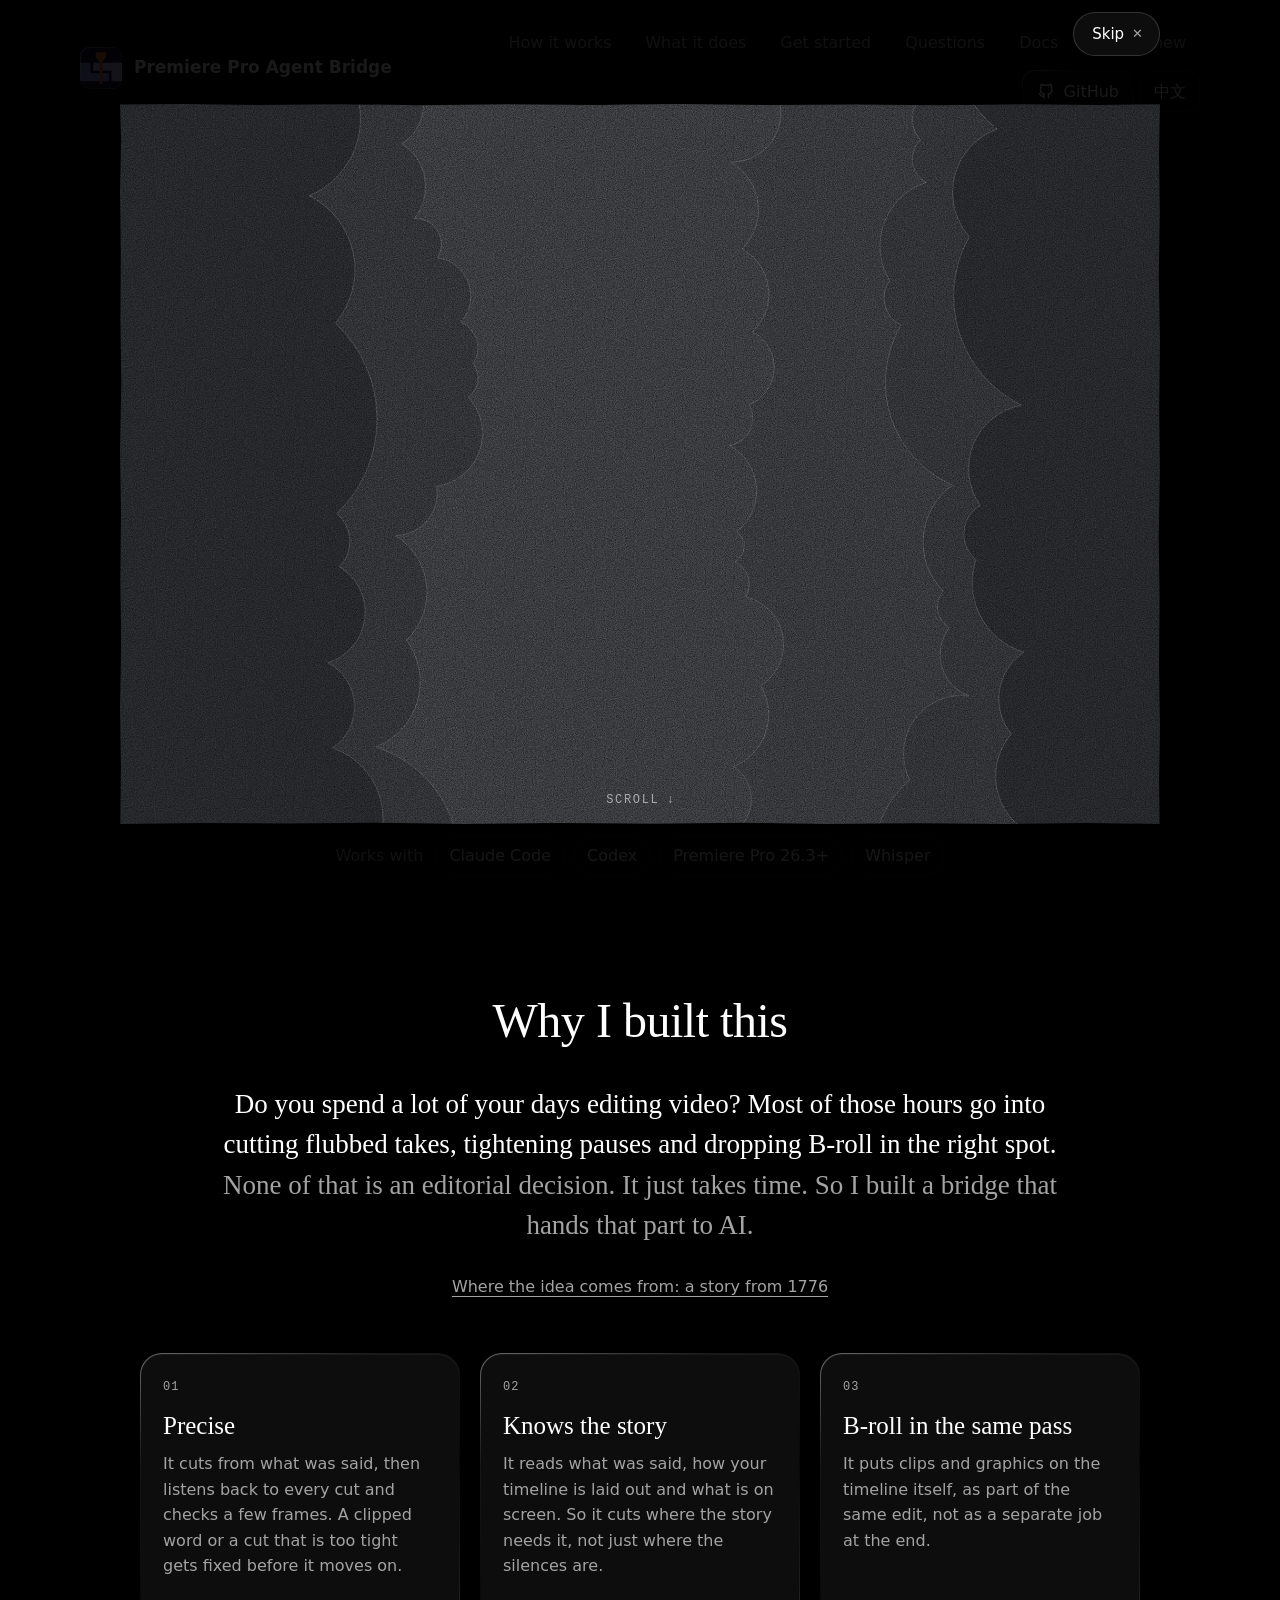
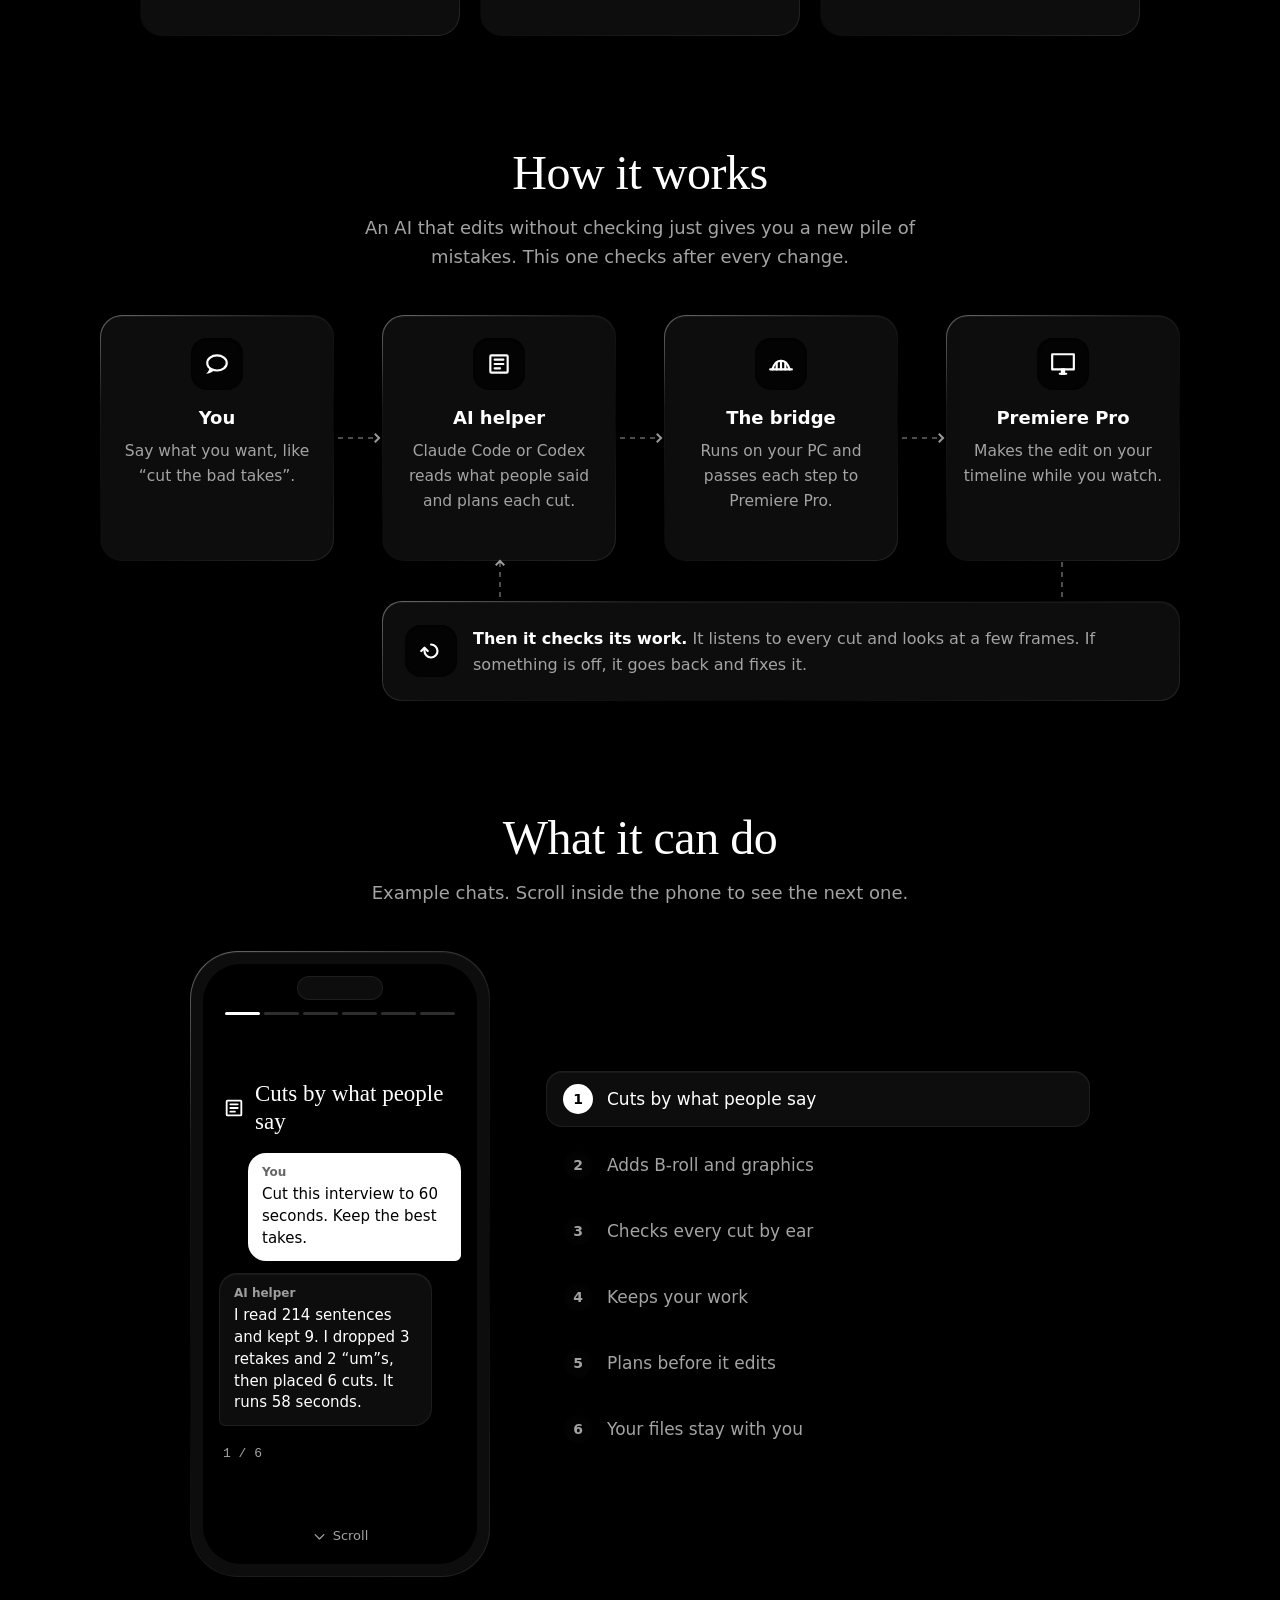
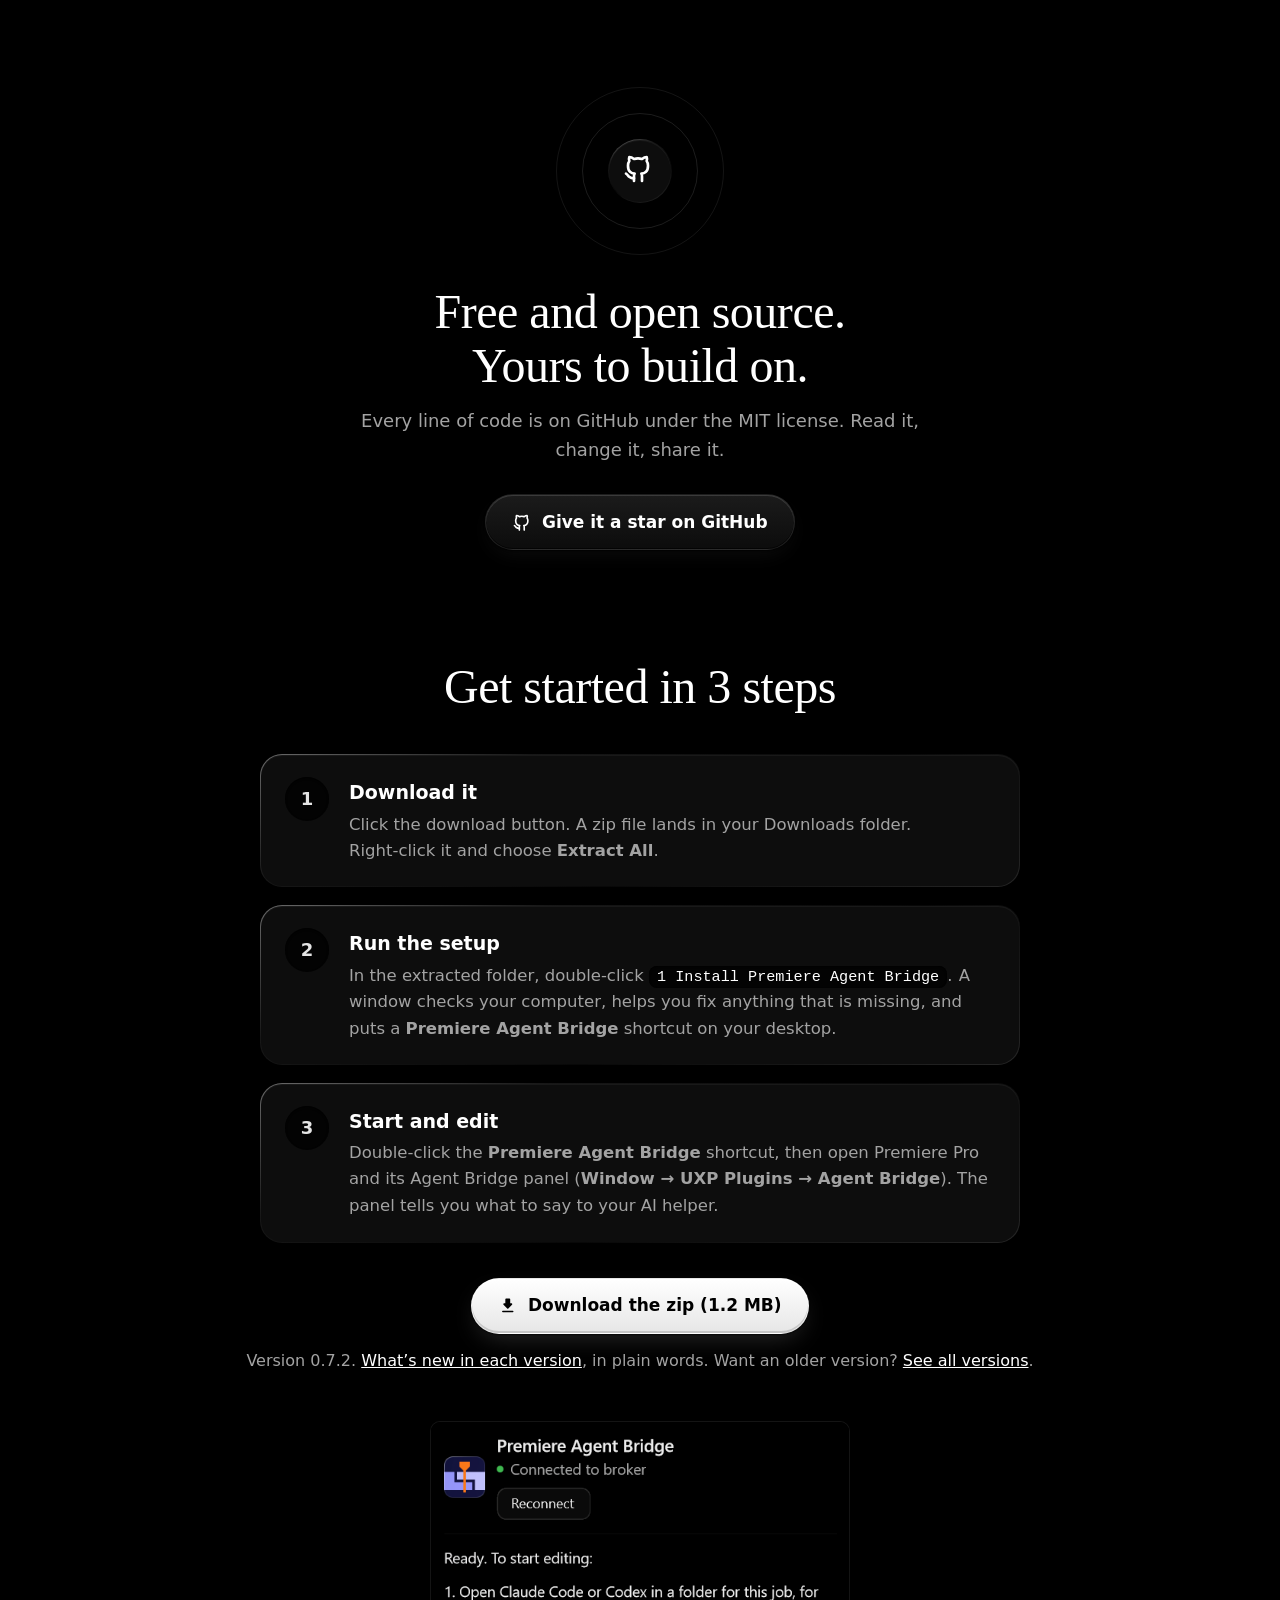
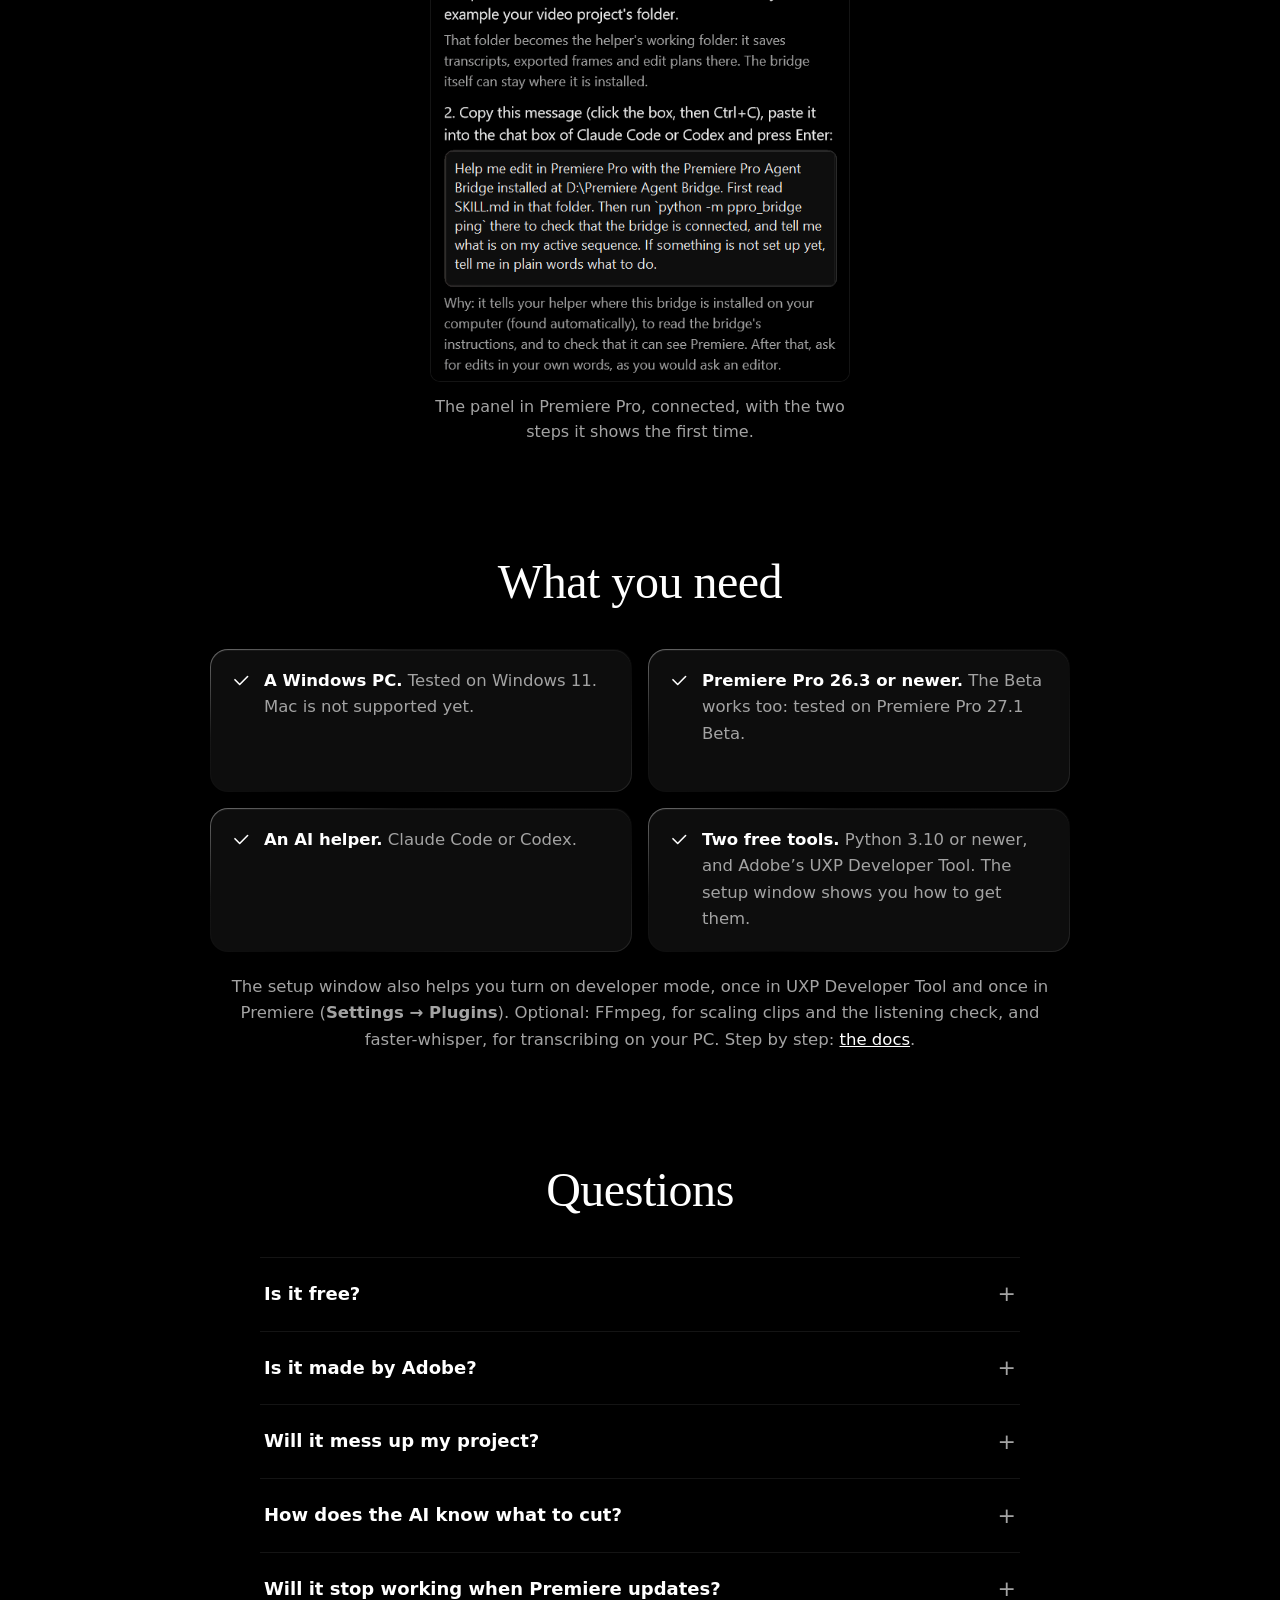
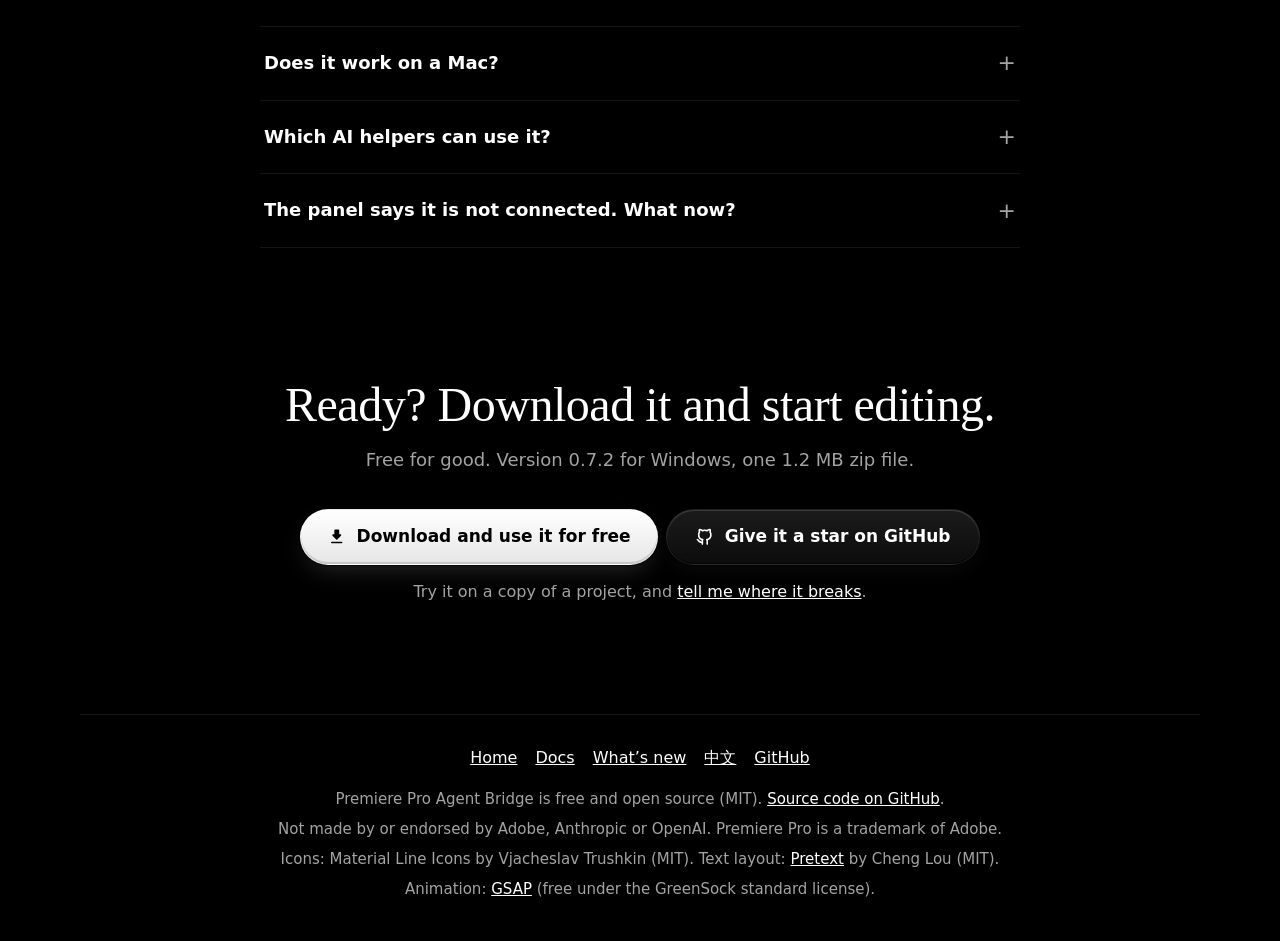
==== commit 5dc95b9a: "Website: 0.7.2" ====
--- a/docs/index.html
+++ b/docs/index.html
@@ -17,7 +17,7 @@
 <meta property="og:description" content="Free and open source. You tell an AI helper what you want, and it edits your video in Premiere Pro for you.">
 <meta property="og:url" content="https://zeussheen.github.io/ppro-agent-bridge/">
 <meta property="og:locale" content="en_US">
-<meta property="og:image" content="https://zeussheen.github.io/ppro-agent-bridge/og-image.png?v=0.7.1">
+<meta property="og:image" content="https://zeussheen.github.io/ppro-agent-bridge/og-image.png?v=0.7.2">
 <meta property="og:image:width" content="1200">
 <meta property="og:image:height" content="630">
 <meta name="twitter:card" content="summary_large_image">
@@ -47,10 +47,10 @@
   "inLanguage": "en",
   "applicationCategory": "MultimediaApplication",
   "operatingSystem": "Windows",
-  "softwareVersion": "0.7.1",
+  "softwareVersion": "0.7.2",
   "license": "https://opensource.org/licenses/MIT",
   "url": "https://zeussheen.github.io/ppro-agent-bridge/",
-  "downloadUrl": "https://github.com/ZeusSheen/ppro-agent-bridge/releases/download/v0.7.1/ppro-agent-bridge-v0.7.1.zip",
+  "downloadUrl": "https://github.com/ZeusSheen/ppro-agent-bridge/releases/download/v0.7.2/ppro-agent-bridge-v0.7.2.zip",
   "codeRepository": "https://github.com/ZeusSheen/ppro-agent-bridge",
   "offers": { "@type": "Offer", "price": "0", "priceCurrency": "USD" }
 }
@@ -596,7 +596,7 @@
       </div>
       <h1>Let AI edit your videos in Premiere Pro.</h1>
       <p class="lead">You tell an AI helper what you want. It does the editing for you. You stay in charge.</p>
-      <a class="btn primary" href="https://github.com/ZeusSheen/ppro-agent-bridge/releases/download/v0.7.1/ppro-agent-bridge-v0.7.1.zip"><span class="ic" aria-hidden="true"><svg xmlns="http://www.w3.org/2000/svg" width="1em" height="1em" viewBox="0 0 24 24"><g stroke="currentColor" stroke-linecap="round" stroke-linejoin="round" stroke-width="2"><path fill="currentColor" fill-opacity="0" stroke-dasharray="20" d="M12 4h2v6h2.5l-4.5 4.5M12 4h-2v6h-2.5l4.5 4.5"><animate fill="freeze" attributeName="stroke-dashoffset" dur="0.5s" values="20;0"/><animate fill="freeze" attributeName="fill-opacity" begin="0.7s" dur="0.4s" to="1"/></path><path fill="none" stroke-dasharray="14" stroke-dashoffset="14" d="M6 19h12"><animate fill="freeze" attributeName="stroke-dashoffset" begin="0.5s" dur="0.2s" to="0"/></path></g></svg></span>Download and use it for free</a>
+      <a class="btn primary" href="https://github.com/ZeusSheen/ppro-agent-bridge/releases/download/v0.7.2/ppro-agent-bridge-v0.7.2.zip"><span class="ic" aria-hidden="true"><svg xmlns="http://www.w3.org/2000/svg" width="1em" height="1em" viewBox="0 0 24 24"><g stroke="currentColor" stroke-linecap="round" stroke-linejoin="round" stroke-width="2"><path fill="currentColor" fill-opacity="0" stroke-dasharray="20" d="M12 4h2v6h2.5l-4.5 4.5M12 4h-2v6h-2.5l4.5 4.5"><animate fill="freeze" attributeName="stroke-dashoffset" dur="0.5s" values="20;0"/><animate fill="freeze" attributeName="fill-opacity" begin="0.7s" dur="0.4s" to="1"/></path><path fill="none" stroke-dasharray="14" stroke-dashoffset="14" d="M6 19h12"><animate fill="freeze" attributeName="stroke-dashoffset" begin="0.5s" dur="0.2s" to="0"/></path></g></svg></span>Download and use it for free</a>
       <p class="req"><span>Windows</span> &middot; <span>Premiere Pro 26.3+ (tested on 27.1 Beta)</span> &middot; <span>Python 3.10+</span> &middot; <span>Claude Code or Codex</span> &middot; <span>UXP Developer Tool</span> &middot; <a href="#need">What you need</a></p>
       <p class="hero-meta">Free &middot; Open source &middot; Windows &middot; 1.2 MB &nbsp;&middot;&nbsp; <a class="star-link gh-star" href="https://github.com/ZeusSheen/ppro-agent-bridge" target="_blank" rel="noopener">&#9733; Give it a star on GitHub</a></p>
       <div class="works-with" aria-label="Works with">
@@ -730,8 +730,8 @@
         <li><span class="num">2</span><div><h3>Run the setup</h3><p>In the extracted folder, double-click <code>1 Install Premiere Agent Bridge</code>. A window checks your computer, helps you fix anything that is missing, and puts a <b>Premiere Agent Bridge</b> shortcut on your desktop.</p></div></li>
         <li><span class="num">3</span><div><h3>Start and edit</h3><p>Double-click the <b>Premiere Agent Bridge</b> shortcut, then open Premiere Pro and its Agent Bridge panel (<b>Window &rarr; UXP Plugins &rarr; Agent Bridge</b>). The panel tells you what to say to your AI helper.</p></div></li>
       </ol>
-      <p class="after"><a class="btn primary" href="https://github.com/ZeusSheen/ppro-agent-bridge/releases/download/v0.7.1/ppro-agent-bridge-v0.7.1.zip"><span class="ic" aria-hidden="true"><svg xmlns="http://www.w3.org/2000/svg" width="1em" height="1em" viewBox="0 0 24 24"><g stroke="currentColor" stroke-linecap="round" stroke-linejoin="round" stroke-width="2"><path fill="currentColor" fill-opacity="0" stroke-dasharray="20" d="M12 4h2v6h2.5l-4.5 4.5M12 4h-2v6h-2.5l4.5 4.5"><animate fill="freeze" attributeName="stroke-dashoffset" dur="0.5s" values="20;0"/><animate fill="freeze" attributeName="fill-opacity" begin="0.7s" dur="0.4s" to="1"/></path><path fill="none" stroke-dasharray="14" stroke-dashoffset="14" d="M6 19h12"><animate fill="freeze" attributeName="stroke-dashoffset" begin="0.5s" dur="0.2s" to="0"/></path></g></svg></span>Download the zip (1.2 MB)</a></p>
-      <p class="after-note">Version 0.7.1. <a href="changelog.html">What&rsquo;s new in each version</a>, in plain words. Want an older version? <a href="https://github.com/ZeusSheen/ppro-agent-bridge/releases">See all versions</a>.</p>
+      <p class="after"><a class="btn primary" href="https://github.com/ZeusSheen/ppro-agent-bridge/releases/download/v0.7.2/ppro-agent-bridge-v0.7.2.zip"><span class="ic" aria-hidden="true"><svg xmlns="http://www.w3.org/2000/svg" width="1em" height="1em" viewBox="0 0 24 24"><g stroke="currentColor" stroke-linecap="round" stroke-linejoin="round" stroke-width="2"><path fill="currentColor" fill-opacity="0" stroke-dasharray="20" d="M12 4h2v6h2.5l-4.5 4.5M12 4h-2v6h-2.5l4.5 4.5"><animate fill="freeze" attributeName="stroke-dashoffset" dur="0.5s" values="20;0"/><animate fill="freeze" attributeName="fill-opacity" begin="0.7s" dur="0.4s" to="1"/></path><path fill="none" stroke-dasharray="14" stroke-dashoffset="14" d="M6 19h12"><animate fill="freeze" attributeName="stroke-dashoffset" begin="0.5s" dur="0.2s" to="0"/></path></g></svg></span>Download the zip (1.2 MB)</a></p>
+      <p class="after-note">Version 0.7.2. <a href="changelog.html">What&rsquo;s new in each version</a>, in plain words. Want an older version? <a href="https://github.com/ZeusSheen/ppro-agent-bridge/releases">See all versions</a>.</p>
       <figure class="shot">
         <img src="img/panel-first-run-en.png" width="548" height="732" alt="The Agent Bridge panel in Premiere Pro, connected: the bridge icon in full colour and &ldquo;Connected to broker&rdquo; at the top, then the two first-run steps: open Claude Code or Codex in a folder for this job, and copy the ready-made first message from the box into its chat." loading="lazy" decoding="async">
         <figcaption>The panel in Premiere Pro, connected, with the two steps it shows the first time.</figcaption>
@@ -765,9 +765,9 @@
 
     <section class="final" aria-labelledby="final-h">
       <h2 id="final-h">Ready? Download it and start editing.</h2>
-      <p class="sub">Free for good. Version 0.7.1 for Windows, one 1.2 MB zip file.</p>
+      <p class="sub">Free for good. Version 0.7.2 for Windows, one 1.2 MB zip file.</p>
       <div class="cta">
-        <a class="btn primary" href="https://github.com/ZeusSheen/ppro-agent-bridge/releases/download/v0.7.1/ppro-agent-bridge-v0.7.1.zip"><span class="ic" aria-hidden="true"><svg xmlns="http://www.w3.org/2000/svg" width="1em" height="1em" viewBox="0 0 24 24"><g stroke="currentColor" stroke-linecap="round" stroke-linejoin="round" stroke-width="2"><path fill="currentColor" fill-opacity="0" stroke-dasharray="20" d="M12 4h2v6h2.5l-4.5 4.5M12 4h-2v6h-2.5l4.5 4.5"><animate fill="freeze" attributeName="stroke-dashoffset" dur="0.5s" values="20;0"/><animate fill="freeze" attributeName="fill-opacity" begin="0.7s" dur="0.4s" to="1"/></path><path fill="none" stroke-dasharray="14" stroke-dashoffset="14" d="M6 19h12"><animate fill="freeze" attributeName="stroke-dashoffset" begin="0.5s" dur="0.2s" to="0"/></path></g></svg></span>Download and use it for free</a>
+        <a class="btn primary" href="https://github.com/ZeusSheen/ppro-agent-bridge/releases/download/v0.7.2/ppro-agent-bridge-v0.7.2.zip"><span class="ic" aria-hidden="true"><svg xmlns="http://www.w3.org/2000/svg" width="1em" height="1em" viewBox="0 0 24 24"><g stroke="currentColor" stroke-linecap="round" stroke-linejoin="round" stroke-width="2"><path fill="currentColor" fill-opacity="0" stroke-dasharray="20" d="M12 4h2v6h2.5l-4.5 4.5M12 4h-2v6h-2.5l4.5 4.5"><animate fill="freeze" attributeName="stroke-dashoffset" dur="0.5s" values="20;0"/><animate fill="freeze" attributeName="fill-opacity" begin="0.7s" dur="0.4s" to="1"/></path><path fill="none" stroke-dasharray="14" stroke-dashoffset="14" d="M6 19h12"><animate fill="freeze" attributeName="stroke-dashoffset" begin="0.5s" dur="0.2s" to="0"/></path></g></svg></span>Download and use it for free</a>
         <a class="btn gh-star" href="https://github.com/ZeusSheen/ppro-agent-bridge" target="_blank" rel="noopener"><span class="ic" aria-hidden="true"><svg xmlns="http://www.w3.org/2000/svg" width="1em" height="1em" viewBox="0 0 24 24"><g fill="none" stroke="currentColor" stroke-linecap="round" stroke-linejoin="round" stroke-width="2"><path stroke-dasharray="32" d="M12 4c1.67 0 2.61 0.4 3 0.5c0.53 -0.43 1.94 -1.5 3.5 -1.5c0.34 1 0.29 2.22 0 3c0.75 1 1 2 1 3.5c0 2.19 -0.48 3.58 -1.5 4.5c-1.02 0.92 -2.11 1.37 -3.5 1.5c0.65 0.54 0.5 1.87 0.5 2.5c0 0.73 0 3 0 3M12 4c-1.67 0 -2.61 0.4 -3 0.5c-0.53 -0.43 -1.94 -1.5 -3.5 -1.5c-0.34 1 -0.29 2.22 0 3c-0.75 1 -1 2 -1 3.5c0 2.19 0.48 3.58 1.5 4.5c1.02 0.92 2.11 1.37 3.5 1.5c-0.65 0.54 -0.5 1.87 -0.5 2.5c0 0.73 0 3 0 3"><animate fill="freeze" attributeName="stroke-dashoffset" dur="0.6s" values="32;0"/></path><path stroke-dasharray="10" stroke-dashoffset="10" d="M9 19c-1.41 0 -2.84 -0.56 -3.69 -1.19c-0.84 -0.63 -1.09 -1.66 -2.31 -2.31"><animate fill="freeze" attributeName="stroke-dashoffset" begin="0.7s" dur="0.2s" to="0"/></path></g></svg></span>Give it a star on GitHub</a>
       </div>
       <p class="after-note">Try it on a copy of a project, and <a href="https://github.com/ZeusSheen/ppro-agent-bridge/issues">tell me where it breaks</a>.</p>
@@ -819,7 +819,7 @@
               <p class="end-line">So I built my own piece of string.</p>
               <p class="end-sub">It hands the repetitive part of editing to AI: flubbed takes, long pauses, B-roll in the right spot. You keep the decisions.</p>
               <div class="end-actions">
-                <a class="btn primary" href="https://github.com/ZeusSheen/ppro-agent-bridge/releases/download/v0.7.1/ppro-agent-bridge-v0.7.1.zip"><span class="ic" aria-hidden="true"><svg xmlns="http://www.w3.org/2000/svg" width="1em" height="1em" viewBox="0 0 24 24"><g stroke="currentColor" stroke-linecap="round" stroke-linejoin="round" stroke-width="2"><path fill="currentColor" fill-opacity="0" stroke-dasharray="20" d="M12 4h2v6h2.5l-4.5 4.5M12 4h-2v6h-2.5l4.5 4.5"><animate fill="freeze" attributeName="stroke-dashoffset" dur="0.5s" values="20;0"/><animate fill="freeze" attributeName="fill-opacity" begin="0.7s" dur="0.4s" to="1"/></path><path fill="none" stroke-dasharray="14" stroke-dashoffset="14" d="M6 19h12"><animate fill="freeze" attributeName="stroke-dashoffset" begin="0.5s" dur="0.2s" to="0"/></path></g></svg></span>Download and use it for free</a>
+                <a class="btn primary" href="https://github.com/ZeusSheen/ppro-agent-bridge/releases/download/v0.7.2/ppro-agent-bridge-v0.7.2.zip"><span class="ic" aria-hidden="true"><svg xmlns="http://www.w3.org/2000/svg" width="1em" height="1em" viewBox="0 0 24 24"><g stroke="currentColor" stroke-linecap="round" stroke-linejoin="round" stroke-width="2"><path fill="currentColor" fill-opacity="0" stroke-dasharray="20" d="M12 4h2v6h2.5l-4.5 4.5M12 4h-2v6h-2.5l4.5 4.5"><animate fill="freeze" attributeName="stroke-dashoffset" dur="0.5s" values="20;0"/><animate fill="freeze" attributeName="fill-opacity" begin="0.7s" dur="0.4s" to="1"/></path><path fill="none" stroke-dasharray="14" stroke-dashoffset="14" d="M6 19h12"><animate fill="freeze" attributeName="stroke-dashoffset" begin="0.5s" dur="0.2s" to="0"/></path></g></svg></span>Download and use it for free</a>
                 <button type="button" class="btn" data-story-close>Continue to the page</button>
               </div>
             </div>
